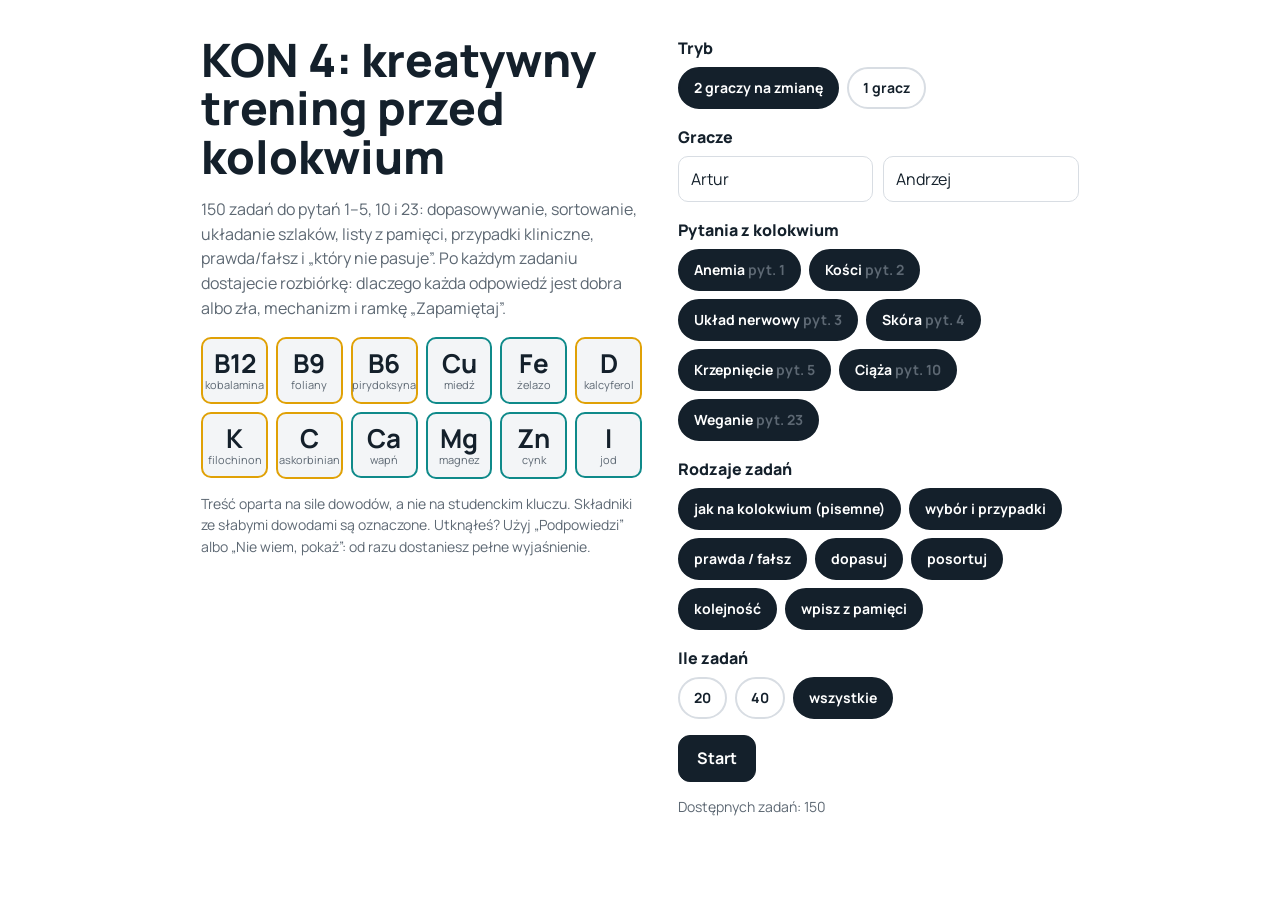
==== kon4-witaminy/index.html @ 4b5f9da5 "Treningi przed kolokwiami: spis + KON 4 (witaminy i pierwiastki) Co-Authored-By: Claude Opus 5.5 <no" ====
<!DOCTYPE html>
<html lang="pl">
<head>
<meta charset="utf-8">
<meta name="viewport" content="width=device-width, initial-scale=1">
<title>KON 4: kreatywny quiz</title>
<link rel="preconnect" href="https://fonts.googleapis.com">
<link href="https://fonts.googleapis.com/css2?family=Manrope:wght@400;500;600;700;800&display=swap" rel="stylesheet">
<style>
/* VOICE: energiczny trening przed kolokwium, rzeczowy, ale z grywalizacją
   IDEA: kafelki pierwiastków jak z układu okresowego, czyli witaminy i pierwiastki jako "żetony" do układania
   PICTURE: plansza zadania z kafelkami, pasek postępu i tablica wyników graczy
   COLOUR and TYPE: biel/grafit, kolor przewodni tematu, zieleń/czerwień tylko dla oceny; Manrope
   LAYOUT: pasek górny, jedna kolumna zadania, panel informacji zwrotnej pod spodem */
:root{color-scheme:light dark;--bg:light-dark(#fff,#111418);--panel:light-dark(#f3f5f7,#1a1f25);--line:light-dark(#d8dde3,#2c333b);--ink:light-dark(#14202b,#e9edf1);--mute:light-dark(#5d6873,#9aa5b0);
--ok:light-dark(#1b8a4c,#4ccb84);--oks:light-dark(#e3f6eb,#11331f);--bad:light-dark(#c62828,#f26d6d);--bads:light-dark(#fde7e7,#3a1616);--warn:light-dark(#b7791f,#f0b44c);--warns:light-dark(#fff4dc,#3a2c10);
--p1:light-dark(#1f6fd1,#5aa2f5);--p2:light-dark(#d4561c,#f08a55);--acc:#c62828}
:root[data-theme=light]{color-scheme:light}:root[data-theme=dark]{color-scheme:dark}
*{box-sizing:border-box;min-width:0}
body{margin:0;background:var(--bg);color:var(--ink);font:16px/1.55 Manrope,system-ui,sans-serif;overflow-x:clip}
button{font:inherit;color:inherit;cursor:pointer}
button:focus-visible,textarea:focus-visible,input:focus-visible{outline:3px solid var(--p1);outline-offset:2px}
.wrap{max-width:980px;margin:0 auto;padding:0 max(4vw,14px)}
h1{font-size:clamp(30px,5vw,46px);line-height:1.05;margin:0 0 12px;font-weight:800;text-wrap:balance}
h2{font-size:22px;margin:0 0 10px}
.mute{color:var(--mute)}
.btn{border:1px solid var(--line);background:var(--bg);border-radius:12px;padding:10px 18px;min-height:44px;font-weight:700}
.btn.pri{background:var(--ink);color:var(--bg);border-color:var(--ink)}
.btn:disabled{opacity:.4;cursor:default}
.row{display:flex;gap:10px;flex-wrap:wrap;align-items:center}
/* start */
.hero{display:grid;grid-template-columns:minmax(0,1.1fr) minmax(0,1fr);gap:36px;padding:36px 0 50px;align-items:start}
.tiles{display:grid;grid-template-columns:repeat(6,minmax(0,1fr));gap:8px}
.tile{aspect-ratio:1;border-radius:10px;border:2px solid var(--line);background:var(--panel);display:flex;flex-direction:column;justify-content:center;align-items:center;padding:4px}
.tile b{font-size:clamp(18px,3vw,26px);line-height:1}.tile small{font-size:11px;color:var(--mute);text-align:center;line-height:1.1;margin-top:3px}
.tile.v{border-color:#e0a106}.tile.m{border-color:#0f8a8a}
.field{margin-bottom:16px}.field>label,.field>.lab{display:block;font-weight:800;margin-bottom:6px}
.seg{display:flex;gap:8px;flex-wrap:wrap}
.seg button,.chip{border:2px solid var(--line);background:var(--bg);border-radius:999px;padding:7px 14px;min-height:42px;font-weight:700;font-size:14px}
.seg button[aria-pressed=true],.chip[aria-pressed=true]{background:var(--ink);color:var(--bg);border-color:var(--ink)}
input[type=text]{font:inherit;font-size:16px;padding:10px 12px;border:1px solid var(--line);border-radius:10px;background:var(--bg);color:var(--ink);width:100%;min-height:44px}
.names{display:grid;grid-template-columns:1fr 1fr;gap:10px}
/* top */
.top{position:sticky;top:0;z-index:5;background:var(--bg);border-bottom:1px solid var(--line)}
.top .wrap{display:flex;gap:12px;align-items:center;flex-wrap:wrap;padding-block:10px}
.bar{flex:1 1 160px;height:8px;border-radius:99px;background:var(--panel);overflow:hidden}.bar i{display:block;height:100%;background:var(--acc);width:0;transition:width .3s}
.pl{font-weight:800;font-size:14px;padding:4px 10px;border-radius:999px;border:2px solid var(--line);white-space:nowrap}
.pl.on{color:#fff}.pl.p1.on{background:var(--p1);border-color:var(--p1)}.pl.p2.on{background:var(--p2);border-color:var(--p2)}
/* task */
.task{padding-top:26px;padding-bottom:70px}
.meta{display:flex;gap:8px;align-items:center;flex-wrap:wrap;margin-bottom:10px}
.tag{font-size:13px;font-weight:800;border-radius:999px;padding:3px 10px;color:#fff}
.type{font-size:13px;font-weight:700;border-radius:999px;padding:3px 10px;background:var(--panel)}
.turn{font-size:14px;font-weight:800}
.q{font-size:clamp(18px,2.4vw,22px);font-weight:600;line-height:1.4;margin:0 0 18px}
.opts{display:grid;gap:10px}
.opt{text-align:left;border:2px solid var(--line);border-radius:14px;padding:12px 16px;background:var(--bg);min-height:50px;font-weight:600;display:flex;gap:12px;align-items:center}
.opt .L{flex:none;width:30px;height:30px;border-radius:50%;background:var(--panel);display:grid;place-items:center;font-weight:800}
.opt.sel{border-color:var(--ink)}.opt.good{border-color:var(--ok);background:var(--oks)}.opt.wrong{border-color:var(--bad);background:var(--bads)}
.tf{display:grid;grid-template-columns:1fr 1fr;gap:12px}.tf .opt{justify-content:center;font-size:20px;min-height:70px}
/* match */
.mgrid{display:grid;grid-template-columns:minmax(0,1fr) minmax(0,1.4fr);gap:12px 18px}
.mcol{display:grid;gap:8px;align-content:start}
.mi{border:2px solid var(--line);border-radius:12px;padding:10px 12px;background:var(--bg);text-align:left;font-weight:600;min-height:46px;position:relative}
.mi.left{font-weight:800}
.mi.act{border-color:var(--ink);box-shadow:0 0 0 3px var(--panel)}
.mi .badge{position:absolute;top:-9px;right:-6px;min-width:24px;height:24px;border-radius:12px;color:#fff;font-size:12px;font-weight:800;display:grid;place-items:center;padding:0 6px}
.mi.good{border-color:var(--ok);background:var(--oks)}.mi.wrong{border-color:var(--bad);background:var(--bads)}
/* sort */
.pool{display:flex;flex-wrap:wrap;gap:8px;min-height:56px;padding:10px;border:2px dashed var(--line);border-radius:14px;margin-bottom:12px}
.tok{border:2px solid var(--line);border-radius:10px;padding:8px 12px;background:var(--panel);font-weight:800;min-height:42px}
.tok.act{border-color:var(--ink);background:var(--bg);box-shadow:0 0 0 3px var(--panel)}
.tok.good{border-color:var(--ok);background:var(--oks)}.tok.wrong{border-color:var(--bad);background:var(--bads)}
.buckets{display:grid;grid-template-columns:repeat(auto-fit,minmax(170px,1fr));gap:10px}
.bucket{border:2px solid var(--line);border-radius:14px;padding:10px;min-height:110px;background:var(--bg);text-align:left;display:flex;flex-direction:column;gap:8px}
.bucket h4{margin:0;font-size:14px;text-transform:none}
.bucket .in{display:flex;flex-wrap:wrap;gap:6px}
.bucket.hot{border-color:var(--ink);border-style:dashed}
/* order */
.olist{display:grid;gap:8px;counter-reset:o}
.oit{display:grid;grid-template-columns:34px minmax(0,1fr) auto;gap:10px;align-items:center;border:2px solid var(--line);border-radius:12px;padding:8px 10px;background:var(--bg)}
.oit .n{width:30px;height:30px;border-radius:50%;background:var(--panel);display:grid;place-items:center;font-weight:800}
.oit .mv{display:flex;gap:4px}.oit .mv button{width:40px;height:40px;border-radius:10px;border:1px solid var(--line);background:var(--bg);font-weight:800}
.oit.good{border-color:var(--ok);background:var(--oks)}.oit.wrong{border-color:var(--bad);background:var(--bads)}
/* recall */
textarea{width:100%;min-height:110px;font:inherit;font-size:16px;padding:12px;border-radius:12px;border:2px solid var(--line);background:var(--bg);color:var(--ink)}
.rtoks{display:flex;flex-wrap:wrap;gap:6px;margin:8px 0}
.rt{border-radius:8px;padding:4px 10px;font-weight:800;font-size:14px;border:2px solid}
.rt.g{border-color:var(--ok);background:var(--oks)}.rt.w{border-color:var(--warn);background:var(--warns)}.rt.b{border-color:var(--bad);background:var(--bads)}.rt.m{border-color:var(--line);background:var(--panel);color:var(--mute)}
/* feedback */
.fb{margin-top:18px;border-radius:14px;padding:14px 16px;border:2px solid var(--line);font-size:16px}
.fb.ok{border-color:var(--ok);background:var(--oks)}.fb.bad{border-color:var(--bad);background:light-dark(#fff8f8,#1f1414)}.fb.part{border-color:var(--warn);background:var(--warns)}
.fb .v{font-size:19px;font-weight:800;margin:0 0 6px}
.actions{display:flex;gap:10px;margin-top:18px;flex-wrap:wrap}
.hint{font-size:14px;color:var(--mute);margin:-8px 0 14px}
/* end */
.scores{display:grid;grid-template-columns:repeat(auto-fit,minmax(220px,1fr));gap:14px;margin:16px 0 24px}
.sc{border:2px solid var(--line);border-radius:16px;padding:18px}.sc .big{font-size:clamp(40px,7vw,58px);font-weight:800;line-height:1}
.sc.p1{border-color:var(--p1)}.sc.p2{border-color:var(--p2)}
.trow{display:grid;grid-template-columns:minmax(120px,190px) minmax(0,1fr) 70px;gap:10px;align-items:center;font-size:14px;margin-bottom:8px}
.tbar{height:12px;border-radius:99px;background:var(--panel);overflow:hidden}.tbar i{display:block;height:100%}
.v2{text-align:right;font-variant-numeric:tabular-nums}
.wl{border:1px solid var(--line);border-radius:12px;padding:10px 14px;margin-bottom:8px;font-size:15px}
[hidden]{display:none!important}
@media(max-width:760px){.hero{grid-template-columns:minmax(0,1fr)}.mgrid{grid-template-columns:minmax(0,1fr) minmax(0,1.2fr);gap:8px 10px}.mi{font-size:14px;padding:8px}}
@media(max-width:520px){.names{grid-template-columns:1fr}.tiles{grid-template-columns:repeat(4,minmax(0,1fr))}.tiles .tile:nth-child(n+9){display:none}.trow{grid-template-columns:minmax(0,1fr) 60px}.trow .tbar{grid-column:1/-1;order:3}}
@media(prefers-reduced-motion:reduce){*{transition:none!important}}
/* v2: edukacyjna informacja zwrotna */
.fb .sec{margin:12px 0 0}
.fb h5{font-size:13px;letter-spacing:.04em;text-transform:uppercase;color:var(--mute);margin:14px 0 6px}
.bd{display:grid;gap:6px}
.bd .it{display:grid;grid-template-columns:26px minmax(0,1fr);gap:8px;align-items:start;padding:8px 10px;border-radius:10px;background:var(--bg);border:1px solid var(--line);font-size:15px}
.bd .it .ic{font-weight:800;text-align:center}
.bd .it.g{border-color:var(--ok)}.bd .it.g .ic{color:var(--ok)}
.bd .it.b{border-color:var(--bad)}.bd .it.b .ic{color:var(--bad)}
.bd .it.w{border-color:var(--warn)}.bd .it.w .ic{color:var(--warn)}
.bd .it.m{opacity:.85}.bd .it.m .ic{color:var(--mute)}
.bd .it .h{font-weight:800}
.bd .it .s{color:var(--mute);font-size:14px;display:block;margin-top:2px}
.bd .it .y{font-size:12px;font-weight:800;border-radius:6px;padding:1px 6px;margin-left:6px;background:var(--panel)}
.mem{margin-top:14px;border-left:5px solid var(--acc);background:var(--panel);border-radius:10px;padding:10px 14px;font-size:16px}
.mem b:first-child{display:block;font-size:12px;letter-spacing:.06em;text-transform:uppercase;color:var(--mute);margin-bottom:3px}
.exbox{margin-top:10px;font-size:16px}
.hintbox{border:2px dashed var(--warn);background:var(--warns);border-radius:12px;padding:10px 14px;margin:0 0 14px;font-size:15px}
.need{display:inline-block;font-weight:800;font-size:13px;border-radius:999px;padding:3px 10px;background:var(--panel);margin-bottom:10px}
.btn.ghost{background:transparent;border-style:dashed}

.gl{border:1px solid var(--line);border-radius:10px;background:var(--bg);margin-bottom:6px}
.gl summary{cursor:pointer;padding:9px 12px;font-weight:800;font-size:15px;list-style:none;display:flex;gap:8px;align-items:center}
.gl summary::-webkit-details-marker{display:none}
.gl summary::before{content:'+';display:inline-grid;place-items:center;width:22px;height:22px;border-radius:6px;background:var(--panel);font-weight:800;flex:none}
.gl[open] summary::before{content:'–'}
.gl>div{padding:0 14px 12px 42px;font-size:15px;line-height:1.6}

.kcard{border:2px solid var(--line);border-radius:14px;padding:12px 14px;margin-bottom:12px;background:var(--bg)}
.kh{display:flex;align-items:center;gap:8px;font-weight:800;margin-bottom:8px}
.kn{width:28px;height:28px;border-radius:50%;background:var(--acc);color:#fff;display:grid;place-items:center;font-weight:800;flex:none}
.krow{display:flex;gap:8px;flex-wrap:wrap}.krow input{flex:1 1 200px}
.kmsg{margin-top:8px;font-size:15px;border-radius:10px;padding:8px 12px;background:var(--warns);border:1px solid var(--warn)}
.ktxt{min-height:90px}
.kyour{font-size:15px;padding:8px 12px;border-radius:10px;background:var(--panel);margin-bottom:8px;white-space:pre-wrap}
.kmodel{font-size:16px;padding:10px 12px;border-radius:10px;border:2px solid var(--ok);background:var(--oks);margin-bottom:8px}
.kkw{display:flex;flex-wrap:wrap;gap:6px;align-items:center;font-size:14px}
.rates{display:flex;gap:8px;flex-wrap:wrap}
.btn.rate.sug{border:2px solid var(--ink);box-shadow:0 0 0 3px var(--panel)}
.btn.rate small{font-weight:600;color:var(--mute)}
.kdone{margin:4px 0 0;font-size:15px}
</style>
</head>
<body>

<section id="vStart" class="wrap">
  <div class="hero">
    <div>
      <h1>KON 4: kreatywny trening przed kolokwium</h1>
      <p class="mute" id="lead"></p>
      <div class="tiles" id="tiles" aria-hidden="true"></div>
      <p class="mute" style="font-size:14px;margin-top:14px">Treść oparta na sile dowodów, a nie na studenckim kluczu. Składniki ze słabymi dowodami są oznaczone. Utknąłeś? Użyj „Podpowiedzi” albo „Nie wiem, pokaż”: od razu dostaniesz pełne wyjaśnienie.</p>
    </div>
    <div>
      <div class="field"><span class="lab">Tryb</span>
        <div class="seg" id="modeSeg"><button data-m="2" aria-pressed="true">2 graczy na zmianę</button><button data-m="1" aria-pressed="false">1 gracz</button></div></div>
      <div class="field"><label for="n1">Gracze</label>
        <div class="names"><input type="text" id="n1" value="Artur" aria-label="Gracz 1"><input type="text" id="n2" value="Andrzej" aria-label="Gracz 2"></div></div>
      <div class="field"><span class="lab">Pytania z kolokwium</span><div class="seg" id="topics"></div></div>
      <div class="field"><span class="lab">Rodzaje zadań</span><div class="seg" id="types"></div></div>
      <div class="field"><span class="lab">Ile zadań</span>
        <div class="seg" id="nSeg"><button data-n="20" aria-pressed="false">20</button><button data-n="40" aria-pressed="false">40</button><button data-n="999" aria-pressed="true">wszystkie</button></div></div>
      <div class="row"><button class="btn pri" id="go">Start</button><button class="btn" id="resume" hidden>Wznów</button></div>
      <p class="mute" id="count" style="font-size:14px"></p>
    </div>
  </div>
</section>

<div id="vTask" hidden>
  <div class="top"><div class="wrap">
    <span class="pl p1" id="s1"></span><span class="pl p2" id="s2"></span>
    <div class="bar"><i id="barI"></i></div>
    <span class="mute" id="pos" style="font-weight:700;font-size:14px"></span>
    <button class="btn" id="quit">Zakończ</button>
  </div></div>
  <div class="wrap task">
    <div class="meta" id="meta"></div>
    <p class="q" id="q"></p>
    <div id="body"></div>
    <div id="fb"></div>
    <div class="actions"><button class="btn pri" id="check">Sprawdź</button><button class="btn" id="hintBtn" hidden>Podpowiedź</button><button class="btn ghost" id="giveup">Nie wiem, pokaż</button><button class="btn pri" id="next" hidden>Dalej →</button></div>
  </div>
</div>

<section id="vEnd" class="wrap" style="padding-top:30px;padding-bottom:60px" hidden>
  <h1>Wynik</h1>
  <div class="scores" id="scores"></div>
  <h2>Tematy, od najsłabszego</h2>
  <div id="topicRows"></div>
  <div class="actions" id="endActions"></div>
  <h2 style="margin-top:26px">Zadania do poprawy</h2>
  <div id="wrongList"></div>
</section>

<script>
{
const TOPICS = {
  A: { name: 'Anemia', q: 'pyt. 1', col: '#c62828' },
  K: { name: 'Kości', q: 'pyt. 2', col: '#6d4c41' },
  N: { name: 'Układ nerwowy', q: 'pyt. 3', col: '#5e35b1' },
  S: { name: 'Skóra', q: 'pyt. 4', col: '#ef6c00' },
  H: { name: 'Krzepnięcie', q: 'pyt. 5', col: '#ad1457' },
  P: { name: 'Ciąża', q: 'pyt. 10', col: '#00897b' },
  W: { name: 'Weganie', q: 'pyt. 23', col: '#2e7d32' },
};

const COMP = {
  B1: ['B1', 'tiamina'], B2: ['B2', 'ryboflawina'], PP: ['PP', 'niacyna, B3'], B5: ['B5', 'kwas pantotenowy'], B6: ['B6', 'pirydoksyna'],
  H: ['H', 'biotyna, B7'], B9: ['B9', 'foliany'], B12: ['B12', 'kobalamina'], A: ['wit. A', 'retinol'], D: ['wit. D', 'kalcyferol'], E: ['wit. E', 'tokoferol'],
  K: ['wit. K', 'filochinon'], C: ['wit. C', 'askorbinian'], Ca: ['Ca', 'wapń'], Mg: ['Mg', 'magnez'], P: ['P', 'fosfor'], F: ['F', 'fluor'], Fe: ['Fe', 'żelazo'],
  Cu: ['Cu', 'miedź'], Zn: ['Zn', 'cynk'], I: ['I', 'jod'], Se: ['Se', 'selen'], Mn: ['Mn', 'mangan'], Si: ['Si', 'krzem'], Bo: ['B', 'bor'],
};
const ALIAS = {
  B1: ['b1', 'tiamina', 'aneuryna'], B2: ['b2', 'ryboflawina'], PP: ['pp', 'b3', 'niacyna', 'kwas nikotynowy', 'nikotynamid'],
  B5: ['b5', 'kwas pantotenowy', 'pantotenowy', 'pantotenian'], B6: ['b6', 'pirydoksyna', 'plp'], H: ['h', 'b7', 'biotyna'],
  B9: ['b9', 'foliany', 'folian', 'kwas foliowy', 'folacyna', 'folany'], B12: ['b12', 'kobalamina', 'cyjanokobalamina'], A: ['a', 'retinol', 'retinoidy'],
  D: ['d', 'kalcyferol', 'cholekalcyferol', 'd3', 'kalcytriol'], E: ['e', 'tokoferol'], K: ['k', 'filochinon', 'menachinon'], C: ['c', 'kwas askorbinowy', 'askorbinian'],
  Ca: ['ca', 'wapn'], Mg: ['mg', 'magnez'], P: ['p', 'fosfor', 'fosforany', 'fosforan'], F: ['f', 'fluor', 'fluorki'], Fe: ['fe', 'zelazo'],
  Cu: ['cu', 'miedz'], Zn: ['zn', 'cynk'], I: ['i', 'jod'], Se: ['se', 'selen'], Mn: ['mn', 'mangan'], Si: ['si', 'krzem'], Bo: ['bor'],
};
const NOTE_FE_EXCLUDED = { Fe: 'Żelazo jest oczywiste i polecenie kazało je pominąć, więc nie dostajesz za nie punktu (ale też nie tracisz).' };

const TASKS = [
// ===================== ANEMIA (pyt. 1) =====================
{ t: 'recall', tp: 'A', need: 6,
  q: 'Żelazo jest oczywiste, ale co jeszcze? Wpisz <b>witaminy i pierwiastki (inne niż żelazo)</b>, których <b>niedobór</b> może wywołać <b>niedokrwistość</b>. Potrzebujesz co najmniej <b>6</b>.',
  hint: 'Pomyśl, czego potrzebuje erytroblast, żeby zrobić krwinkę: (1) DNA do podziałów, (2) hem, (3) żelazo, które musi się wchłonąć i dotrzeć do szpiku, (4) błona, która nie pęknie.',
  ok: ['B12', 'B9', 'B6', 'Cu', 'C', 'E', 'A', 'B2', 'Zn'], weak: ['B5', 'PP', 'H'], neutral: NOTE_FE_EXCLUDED,
  tab: {
    B12: '<b>DNA.</b> Kofaktor syntazy metioniny. Bez niej folian zostaje uwięziony jako 5-metylo-THF (tetrahydrofolian), brakuje tymidyny i erytroblasty nie mogą się dzielić → <b>anemia megaloblastyczna + objawy neurologiczne</b>.',
    B9: '<b>DNA.</b> 5,10-metyleno-THF dostarcza węgiel do syntezy tymidylanu (dUMP → dTMP) → <b>anemia megaloblastyczna bez objawów neurologicznych</b>.',
    B6: '<b>HEM.</b> PLP (fosforan pirydoksalu) jest kofaktorem syntazy ALA (kwasu δ-aminolewulinowego), pierwszego enzymu syntezy hemu → <b>anemia mikrocytowa syderoblastyczna</b>.',
    B2: '<b>HEM / ŻELAZO.</b> FAD (dinukleotyd flawinoadeninowy) działa w oksydazie protoporfirynogenu i pomaga uwalniać żelazo z ferrytyny → <b>anemia normocytowa</b> (dowody umiarkowane).',
    Zn: '<b>HEM.</b> Cynk jest w ALAD (dehydratazie kwasu δ-aminolewulinowego). Ważniejszy klinicznie jest jednak NADMIAR cynku, bo wywołuje niedobór miedzi. Dowody umiarkowane.',
    Cu: '<b>ŻELAZO.</b> Ferroksydazy (ceruloplazmina w osoczu, hefajstyna w enterocycie) utleniają Fe²⁺ do Fe³⁺. Tylko Fe³⁺ wiąże się z transferyną → <b>anemia oporna na żelazo + neutropenia</b>.',
    C: '<b>ŻELAZO.</b> Redukuje Fe³⁺ do Fe²⁺ w świetle jelita, a DMT1 (transporter metali dwuwartościowych 1) przenosi tylko Fe²⁺ → gorsze wchłanianie żelaza z roślin. W szkorbucie dochodzi utrata krwi z krwawień.',
    A: '<b>ŻELAZO.</b> Kwas retinowy jest potrzebny, żeby żelazo z zapasów (ferrytyna) trafiło do szpiku → anemia z niskim żelazem w surowicy mimo zapasów. Ustępuje po podaniu wit. A.',
    E: '<b>BŁONA.</b> Antyoksydant błon chroni lipidy błony erytrocytu przed peroksydacją → <b>anemia hemolityczna</b> (typowo wcześniaki, zaburzenia wchłaniania tłuszczów).',
    B5: 'Słabe dowody. CoA (koenzym A) tworzy sukcynylo-CoA, czyli substrat syntezy hemu. Biochemicznie to ma sens, ale u ludzi brak dobrych danych klinicznych.',
    PP: 'Słabe dowody. NAD (dinukleotyd nikotynamidoadeninowy) działa w całym metabolizmie, ale anemia nie jest typowym objawem pelagry.',
    H: 'Słabe dowody. Biotyna nie ma udokumentowanej roli w anemii u ludzi.',
  },
  ex: 'Zamiast wkuwać listę, odtwórz ją z 4 dróg, czyli z tego, czego potrzebuje erytroblast.',
  mem: '<b>4 drogi do anemii:</b> DNA (B12, B9) · HEM (B6, B2, Zn) · ŻELAZO (Cu, C, A) · BŁONA (E).' },

{ t: 'match', tp: 'A', q: 'Co się stanie z krwinkami? Dopasuj <b>niedobór składnika</b> (lewa kolumna) do <b>typu niedokrwistości</b>, jaki wywołuje (prawa kolumna).',
  pairs: [
    ['niedobór B12', 'megaloblastyczna + objawy neurologiczne', 'B12 działa w dwóch enzymach: syntazie metioniny (DNA → megaloblasty) i mutazie metylomalonylo-CoA (mielina → neuropatia, SCD, czyli podostre złożone zwyrodnienie rdzenia).'],
    ['niedobór kwasu foliowego (B9)', 'megaloblastyczna bez objawów neurologicznych', 'Foliany działają tylko w syntezie nukleotydów, a w mielinie nie, więc jest sama anemia.'],
    ['niedobór B6', 'mikrocytowa syderoblastyczna', 'Bez PLP (fosforanu pirydoksalu) nie powstaje ALA, więc brakuje protoporfiryny. Żelazo nie ma się gdzie wbudować i odkłada się w mitochondriach wokół jądra erytroblastu: to syderoblasty pierścieniowe.'],
    ['niedobór wit. E', 'hemolityczna', 'Wolne rodniki utleniają lipidy błony, erytrocyt staje się kruchy i pęka.'],
    ['niedobór B2', 'normocytowa', 'Szpik „zwalnia” (gorsza mobilizacja żelaza), ale DNA i hem działają, więc krwinki mają normalną wielkość.'],
    ['niedobór Cu', 'oporna na leczenie żelazem + neutropenia', 'Żelazo jest w zapasach, ale bez ferroksydaz nie może z nich wyjść. Dlatego podawanie żelaza nie pomaga.'],
  ],
  ex: 'Wielkość krwinki zdradza mechanizm: zaburzone DNA → jądro nie nadąża za cytoplazmą → duże komórki. Zaburzony hem → mało hemoglobiny → małe, blade komórki. Zaburzona błona → rozpad.',
  mem: '<b>DUŻA krwinka = DNA</b> (B12, B9) · <b>MAŁA = HEM / Fe</b> (B6, Fe, Cu) · <b>ROZPAD = BŁONA</b> (E).' },

{ t: 'match', tp: 'A', q: 'Przez jaki enzym lub białko działa składnik? Dopasuj <b>składnik</b> do <b>enzymu albo procesu</b> w erytropoezie.',
  pairs: [
    ['B6', 'syntaza ALA (kwasu δ-aminolewulinowego)', 'Pierwszy i limitujący etap syntezy hemu, w mitochondrium. PLP jest jej kofaktorem.'],
    ['Zn', 'ALAD (dehydrataza kwasu δ-aminolewulinowego)', 'Łączy 2 cząsteczki ALA w porfobilinogen. Ołów wypiera z niej cynk, dlatego zatrucie ołowiem daje anemię.'],
    ['Cu', 'ceruloplazmina i hefajstyna (ferroksydazy)', 'Utleniają Fe²⁺ do Fe³⁺. Tylko Fe³⁺ wiąże się z transferyną i jedzie do szpiku.'],
    ['wit. C', 'redukcja Fe³⁺ → Fe²⁺ w świetle jelita', 'DMT1 (transporter metali dwuwartościowych 1) przenosi przez błonę enterocytu tylko Fe²⁺.'],
    ['B12', 'syntaza metioniny', 'Przenosi grupę metylową z 5-metylo-THF na homocysteinę, przez co uwalnia THF do syntezy DNA.'],
    ['B9', 'syntaza tymidylanowa (jako 5,10-metyleno-THF)', 'Dostarcza węgiel do zamiany dUMP → dTMP (tymidylan). Bez tymidylanu nie ma DNA.'],
  ],
  ex: 'Każdy składnik ma swoje „stanowisko pracy”. Jeśli znasz enzym, sam wydedukujesz typ anemii.',
  mem: '<b>B6, Zn → hem · Cu, C → żelazo · B12, B9 → DNA.</b> Kierunki żelaza: wit. C redukuje (Fe³⁺ → Fe²⁺, wejście do enterocytu), Cu utlenia (Fe²⁺ → Fe³⁺, wyjście do krwi).' },

{ t: 'sort', tp: 'A', q: 'Rozłóż składniki do <b>4 dróg</b>, którymi ich niedobór prowadzi do anemii.', buckets: ['DNA (synteza nukleotydów)', 'HEM (synteza hemu)', 'ŻELAZO (wchłanianie, transport, mobilizacja)', 'BŁONA (ochrona erytrocytu)'],
  items: [
    ['B12', 0, 'syntaza metioniny uwalnia THF do syntezy DNA'], ['B9', 0, 'synteza tymidylanu'], ['B6', 1, 'syntaza ALA'], ['Zn', 1, 'ALAD (dehydrataza ALA)'],
    ['B2', [1, 2], 'FAD w oksydazie protoporfirynogenu (hem) i w uwalnianiu żelaza z ferrytyny, więc zaliczam obie odpowiedzi'],
    ['Cu', 2, 'ferroksydazy (ceruloplazmina, hefajstyna)'], ['wit. C', 2, 'redukcja Fe³⁺ → Fe²⁺ do wchłonięcia'], ['wit. A', 2, 'mobilizacja żelaza z zapasów'], ['wit. E', 3, 'antyoksydant błony'],
  ],
  ex: 'Na kolokwium taka klasyfikacja to gotowy szkielet odpowiedzi: wymieniasz drogę, składnik, enzym i typ anemii.',
  mem: '<b>DNA:</b> B12, B9 · <b>HEM:</b> B6, B2, Zn · <b>ŻELAZO:</b> Cu, C, A · <b>BŁONA:</b> E' },

{ t: 'order', tp: 'A', q: 'Ułóż etapy <b>syntezy hemu</b> od pierwszego do ostatniego. Przy każdym kroku zobaczysz, która witamina lub który pierwiastek tam działa.',
  steps: [
    ['glicyna + sukcynylo-CoA (koenzym A pochodzi z B5)', 'Sukcynylo-CoA pochodzi z cyklu Krebsa, a etap zachodzi w mitochondrium.'],
    ['syntaza ALA + PLP (B6) → kwas δ-aminolewulinowy (ALA)', 'Etap limitujący. Niedobór B6 → anemia syderoblastyczna.'],
    ['ALAD (zawiera Zn) → porfobilinogen', 'Cytoplazma. Ołów hamuje ALAD.'],
    ['kilka etapów pośrednich → oksydaza protoporfirynogenu (FAD z B2) → protoporfiryna IX', 'Powrót do mitochondrium.'],
    ['ferrochelataza wbudowuje Fe²⁺ → hem', 'Gdy brakuje żelaza, wbudowuje cynk i rośnie ZPP (protoporfiryna cynkowa), czyli marker niedoboru żelaza.'],
  ],
  ex: 'Pierwszy i ostatni etap zachodzą w mitochondrium, a środek w cytoplazmie. Dlatego dojrzałe erytrocyty, które nie mają mitochondriów, nie robią już hemu.',
  mem: '<b>B5 → B6 → Zn → B2 → Fe</b> („pięć, sześć, cynk, dwa, żelazo”).' },

{ t: 'order', tp: 'A', q: 'Ułóż <b>pułapkę folianową</b> krok po kroku. Ma to wyjaśnić, dlaczego niedobór B12 daje anemię megaloblastyczną, choć folianów nie brakuje.',
  steps: [
    ['THF (tetrahydrofolian) przyjmuje jednostkę jednowęglową → 5,10-metyleno-THF', 'To „nośnik węgla”, z którego powstaje tymidylan.'],
    ['MTHFR (reduktaza metylenotetrahydrofolianowa) zamienia go w 5-metylo-THF', 'Ta reakcja jest praktycznie jednokierunkowa.'],
    ['syntaza metioniny z B12 przenosi CH₃ z 5-metylo-THF na homocysteinę', 'To jedyne wyjście dla 5-metylo-THF.'],
    ['THF wraca do puli i może znów służyć do syntezy tymidylanu (DNA)', 'Obieg się zamyka.'],
    ['BEZ B12: folian zostaje uwięziony jako 5-metylo-THF → brak tymidylanu → megaloblasty', 'Foliany są we krwi, nawet podwyższone, ale nie działają.'],
  ],
  ex: 'Folian wpada do „ślepej uliczki” (5-metylo-THF), z której wyprowadza go tylko B12. Duże dawki kwasu foliowego omijają pułapkę (dostarczają nowego THF), więc poprawiają morfologię, ale nie leczą układu nerwowego.',
  mem: '<b>Brak B12 = folian w pułapce.</b> W badaniach: foliany w normie lub wysokie, homocysteina ↑, MMA (kwas metylomalonowy) ↑.' },

{ t: 'mc', tp: 'A', q: 'Pacjent ma anemię megaloblastyczną. Który wynik badania <b>odróżnia niedobór B12 od niedoboru folianów</b>?',
  o: [['↑ homocysteina', 'Rośnie w OBU niedoborach. B12 i foliany razem remetylują homocysteinę do metioniny, więc brak któregokolwiek ją podnosi.'],
      ['↑ MMA (kwas metylomalonowy)', 'Mutaza metylomalonylo-CoA (metylomalonylo-CoA → sukcynylo-CoA) potrzebuje tylko B12. Foliany w tej reakcji nie biorą udziału.'],
      ['↑ MCV (średnia objętość krwinki czerwonej)', 'Makrocytoza jest w obu, bo obie zaburzają syntezę DNA.'],
      ['hipersegmentacja neutrofili (co najmniej 6 płatów jądra)', 'Też w obu, bo to ten sam mechanizm zaburzonej syntezy DNA.']], a: 1,
  ex: 'Homocysteina mówi, że coś jest nie tak z B12 albo folianami. MMA mówi, że to na pewno B12.',
  mem: '<b>MMA = „Musi Mieć B12”.</b> Homocysteina rośnie w obu niedoborach.' },

{ t: 'case', tp: 'A', q: '52-letni mężczyzna z chorobą alkoholową, je nieregularnie. Anemia makrocytowa, hipersegmentacja neutrofili. Badanie neurologiczne bez odchyleń, MMA (kwas metylomalonowy) w normie. Jaki to niedobór?',
  o: [['B12', 'Przy niedoborze B12 MMA byłby podwyższony i często byłyby objawy neurologiczne.'],
      ['kwasu foliowego (B9)', 'Alkohol upośledza wchłanianie i metabolizm folianów, dieta jest uboga, a zapasy folianów wystarczają tylko na kilka miesięcy.'],
      ['B6', 'B6 daje anemię MIKROcytową, a nie makrocytową.'],
      ['miedzi', 'Niedobór Cu daje neutropenię, a nie hipersegmentację, i zwykle objawy neurologiczne (mielopatię).']], a: 1,
  ex: 'Makrocytoza + hipersegmentacja oznaczają problem z syntezą DNA. Prawidłowy MMA i brak objawów neurologicznych wskazują na foliany, a nie B12.',
  mem: '<b>Zapasy:</b> foliany starczają na miesiące, B12 na lata. Alkoholik → najpierw foliany.' },

{ t: 'case', tp: 'A', q: 'Kobieta od 7 lat na diecie wegańskiej, bez suplementów. Drętwienie stóp, zaburzone czucie wibracji. Hb (hemoglobina) 13 g/dl, MCV (średnia objętość krwinki czerwonej) 99 fl, foliany w surowicy wysokie. Jaki to niedobór?',
  o: [['kwasu foliowego', 'Foliany są wysokie, bo dieta roślinna jest w nie bogata.'],
      ['witaminy E', 'Wit. E też uszkadza sznury tylne, ale nie podnosi MCV, a weganie mają jej dużo (oleje roślinne, orzechy).'],
      ['B12', 'B12 jest tylko w produktach zwierzęcych. Wysokie foliany podtrzymują morfologię, a nerwy dalej się uszkadzają.'],
      ['B6', 'Niedobór B6 jest rzadki w diecie roślinnej i nie daje makrocytozy.']], a: 2,
  ex: 'Wysokie foliany maskują niedobór B12: anemii prawie nie ma, a uszkodzenie neurologiczne postępuje. Następny krok: oznaczyć B12, MMA i homocysteinę.',
  mem: '<b>Weganin + objawy neurologiczne + wysokie foliany = B12, dopóki nie udowodnisz, że nie.</b>' },

{ t: 'case', tp: 'A', q: 'Pacjent kilka lat po operacji bariatrycznej (gastric bypass). Anemia nie reaguje na żelazo. Ma neutropenię i chwiejny chód z zaburzeniami czucia głębokiego. B12 w normie. Czego brakuje?',
  o: [['folianów', 'Foliany nie dają neutropenii z mielopatią ani anemii opornej na żelazo.'],
      ['miedzi', 'Dwunastnica, główne miejsce wchłaniania Cu, jest ominięta. Brak Cu = anemia oporna na żelazo + neutropenia + mielopatia jak przy niedoborze B12.'],
      ['cynku', 'Sam niedobór cynku tego nie daje. Uwaga: NADMIAR cynku z suplementów może wywołać niedobór miedzi.'],
      ['witaminy C', 'Brak wit. C daje szkorbut (krwawienia, dziąsła), a nie neutropenię i mielopatię.']], a: 1,
  ex: 'Niedobór miedzi to „naśladowca B12”: daje taką samą mielopatię, ale B12 jest w normie. Do tego anemia, która nie reaguje na żelazo.',
  mem: '<b>Anemia oporna na Fe + neutropenia + mielopatia → sprawdź Cu</b> (i zapytaj o suplementy cynku).' },

{ t: 'case', tp: 'A', q: 'Wcześniak z 30. tygodnia ciąży. W 6. tygodniu życia ma anemię hemolityczną, obrzęki i małopłytkowość. Jaki to niedobór?',
  o: [['witaminy E', 'Wcześniak ma małe zapasy wit. E (przechodzi przez łożysko głównie w III trymestrze) i słabo wchłania tłuszcze. Błona erytrocytu jest bez ochrony.'],
      ['witaminy K', 'Wit. K daje krwawienia, a nie hemolizę.'],
      ['B12', 'B12 daje anemię megaloblastyczną, a nie hemolityczną, i niemowlę ma zapasy od matki.'],
      ['żelaza', 'Żelazo daje anemię mikrocytową bez hemolizy.']], a: 0,
  ex: 'Wit. E jest rozpuszczalna w tłuszczach. Zapasy noworodka rosną dopiero pod koniec ciąży, a jelito wcześniaka słabo wchłania tłuszcze.',
  mem: '<b>Wcześniak + hemoliza → wit. E.</b>' },

{ t: 'tf', tp: 'A', q: 'Prawda czy fałsz: niedobór witaminy B6 daje anemię <b>makrocytową</b>.', a: false,
  ex: 'Fałsz. B6 (PLP) jest kofaktorem syntazy ALA, czyli syntezy hemu. Mało hemu → mało hemoglobiny → krwinki MAŁE (mikrocytowe) i z syderoblastami pierścieniowymi w szpiku. Makrocytowe dają B12 i foliany.',
  mem: 'B6 = hem = <b>mała</b> krwinka.' },
{ t: 'tf', tp: 'A', q: 'Prawda czy fałsz: witamina C zwiększa wchłanianie żelaza <b>hemowego</b> (z mięsa).', a: false,
  ex: 'Fałsz. Żelazo hemowe wchłania się całym hemem przez osobny transporter i witaminy C nie potrzebuje. Wit. C pomaga żelazu NIEHEMOWEMU (roślinnemu): redukuje Fe³⁺ do Fe²⁺, które przenosi DMT1 (transporter metali dwuwartościowych 1).',
  mem: 'Wit. C = pomocnik żelaza <b>roślinnego</b>.' },
{ t: 'tf', tp: 'A', q: 'Prawda czy fałsz: przy niedoborze B12 stężenie folianów w surowicy może być prawidłowe, a nawet podwyższone.', a: true,
  ex: 'Prawda. To pułapka folianowa: folian jest uwięziony jako 5-metylo-THF, bo bez B12 nie da się go zamienić z powrotem w THF. We krwi go dużo, ale komórka nie może go użyć do DNA.',
  mem: 'Wysokie foliany <b>nie</b> wykluczają anemii megaloblastycznej.' },
{ t: 'tf', tp: 'A', q: 'Prawda czy fałsz: <b>nadmiar</b> cynku (np. z suplementów albo kremu do protez z cynkiem) może wywołać anemię.', a: true,
  ex: 'Prawda. Cynk pobudza w enterocytach syntezę metalotioneiny. Metalotioneina mocniej wiąże miedź niż cynk, więc miedź zostaje w enterocycie i złuszcza się z nim. Efekt: niedobór miedzi → anemia + neutropenia.',
  mem: '<b>Za dużo Zn = za mało Cu.</b>' },
{ t: 'tf', tp: 'A', q: 'Prawda czy fałsz: duże dawki kwasu foliowego mogą zamaskować niedobór B12.', a: true,
  ex: 'Prawda. Kwas foliowy dostarcza nowego THF z pominięciem pułapki, więc synteza DNA rusza i morfologia się poprawia. Mielina dalej cierpi, bo B12 jest potrzebna w innej reakcji (mutaza metylomalonylo-CoA), więc SCD (podostre złożone zwyrodnienie rdzenia) postępuje.',
  mem: 'Kwas foliowy leczy <b>krew</b>, a nie <b>nerwy</b>.' },

{ t: 'odd', tp: 'A', q: 'Który z tych niedoborów <b>NIE</b> daje anemii megaloblastycznej?',
  o: [['B12', 'Daje anemię megaloblastyczną (pułapka folianowa).'], ['kwas foliowy', 'Daje anemię megaloblastyczną (brak tymidylanu).'],
      ['B6', 'Ten nie pasuje: B6 działa w syntezie hemu, a nie DNA, więc daje anemię mikrocytową.'],
      ['B12 inaktywowana przez N₂O (podtlenek azotu)', 'Daje anemię megaloblastyczną, bo N₂O utlenia kobalt w B12 i powstaje funkcjonalny niedobór.']], a: 2,
  ex: 'Megaloblasty = zaburzone DNA. Odrzuć wszystko, co nie dotyczy syntezy nukleotydów.', mem: 'Megaloblastyczna: <b>B12 + B9</b> (+ leki: metotreksat, N₂O).' },

{ t: 'mc', tp: 'A', q: 'Który z tych składników ma <b>najsłabsze dowody</b> jako przyczyna anemii u ludzi?',
  o: [['miedź', 'Mocne dowody: opisy anemii po operacjach bariatrycznych i przy nadmiarze cynku.'], ['biotyna (H)', 'Słabe dowody: nie ma dobrych danych klinicznych łączących niedobór biotyny z anemią.'],
      ['witamina E', 'Mocne dowody u wcześniaków.'], ['B12', 'Klasyka, bardzo mocne dowody.']], a: 1,
  ex: 'Na kolokwium możesz wymienić B5, PP i H, ale z adnotacją, że to głównie biochemiczna spekulacja. Najpierw pisz pewniaki.',
  mem: '<b>Pewniaki:</b> B12, B9, B6, Cu, C, E · <b>dobre:</b> A · <b>umiarkowane:</b> B2, Zn · <b>słabe:</b> B5, PP, H.' },

{ t: 'mc', tp: 'A', q: 'Pacjent z niedoborem miedzi dostaje żelazo doustnie, a hemoglobina nie rośnie. <b>Dlaczego?</b>',
  o: [['miedź jest składnikiem hemu', 'Hem zawiera żelazo, a nie miedź.'],
      ['bez ferroksydaz (ceruloplazmina, hefajstyna) żelazo nie wychodzi z komórek do krwi', 'Żelazo opuszcza enterocyt i makrofag jako Fe²⁺ przez ferroportynę i musi zostać utlenione do Fe³⁺, żeby związać się z transferyną. Robią to enzymy zawierające miedź.'],
      ['miedź hamuje hepcydynę', 'To nie jest rola miedzi. Hepcydyna to hormon wątrobowy, który blokuje ferroportynę.'],
      ['miedź jest kofaktorem syntazy ALA', 'Kofaktorem syntazy ALA jest B6 (PLP).']], a: 1,
  ex: 'Żelazo jest w zapasach, ale zostaje uwięzione w enterocytach i makrofagach. Dlatego dawanie jeszcze więcej żelaza nic nie daje.',
  mem: '<b>Cu = „klucz do wyjścia” dla żelaza.</b>' },

{ t: 'mc', tp: 'A', q: 'Niedobór B6 daje „syderoblasty pierścieniowe”. <b>Co to jest</b>?',
  o: [['erytrocyty krwi obwodowej z wtrętami żelaza', 'Erytrocyty z wtrętami żelaza to syderocyty, a nie syderoblasty.'],
      ['erytroblasty szpiku z żelazem odłożonym w mitochondriach wokół jądra', 'Bez hemu żelazo nie ma gdzie się wbudować i gromadzi się w mitochondriach, które leżą wokół jądra. W barwieniu błękitem pruskim widać „pierścień”.'],
      ['makrofagi śledziony pełne hemosyderyny', 'To magazyn żelaza, a nie syderoblasty.'],
      ['neutrofile z hipersegmentowanym jądrem', 'To cecha anemii megaloblastycznej.']], a: 1,
  ex: 'Ferrochelataza wbudowuje żelazo w protoporfirynę w mitochondrium. Gdy protoporfiryny brakuje (niedobór B6), żelazo czeka w mitochondriach i odkłada się.',
  mem: '<b>Syderoblast pierścieniowy</b> = żelazo jest, hemu brak (B6, alkohol, ołów, mielodysplazja).' },

{ t: 'mc', tp: 'A', q: 'Jak niedobór <b>witaminy A</b> prowadzi do niedokrwistości?',
  o: [['hamuje syntezę DNA', 'To mechanizm B12 i folianów.'],
      ['upośledza uwalnianie żelaza z zapasów i jego transport do szpiku', 'Kwas retinowy reguluje geny metabolizmu żelaza i erytropoezę. Żelazo w surowicy jest niskie, choć zapasy są, a anemia ustępuje po wit. A.'],
      ['powoduje hemolizę', 'To mechanizm wit. E.'],
      ['blokuje syntazę ALA', 'To mechanizm B6.']], a: 1,
  ex: 'Ten typ anemii jest częsty w krajach rozwijających się, gdzie niedobór wit. A współistnieje z niedoborem żelaza. Suplementacja samego żelaza działa wtedy gorzej.',
  mem: 'Wit. A = <b>mobilizacja żelaza</b> z zapasów.' },

{ t: 'mc', tp: 'A', q: 'Jaki typ niedokrwistości wiąże się z niedoborem <b>B2 (ryboflawiny)</b>?',
  o: [['mikrocytowa', 'To typowe dla zaburzeń hemu i żelaza (Fe, B6, Cu), a B2 działa głównie pośrednio.'],
      ['megaloblastyczna', 'To typowe dla B12 i B9.'],
      ['normocytowa', 'Flawiny (FAD, FMN, czyli mononukleotyd flawinowy) wspierają uwalnianie żelaza i ogólnie erytropoezę. Szpik produkuje mniej krwinek, ale normalnej wielkości.'],
      ['hemolityczna', 'To typowe dla wit. E.']], a: 2,
  ex: 'B2 to zawodnik drugiego planu. Dowody są umiarkowane, ale wpisanie jej na kolokwium z mechanizmem jest uzasadnione.',
  mem: 'B2 = <b>normocytowa</b>, dowody umiarkowane.' },

// ===================== KOŚCI (pyt. 2) =====================
{ t: 'recall', tp: 'K', need: 8,
  q: 'Wpisz <b>witaminy i pierwiastki potrzebne do zdrowej kości</b>, czyli takie, których niedobór (albo nadmiar) osłabia kość lub zaburza jej wzrost. Potrzebujesz co najmniej <b>8</b>.',
  hint: 'Kość to beton zbrojony. (1) Beton = minerał: z czego jest hydroksyapatyt? (2) Kierownik budowy = co reguluje wchłanianie Ca i P i komórki kości? (3) Zbrojenie = co buduje kolagen i białka wiążące wapń? Mnemotechnika: „Dziadek Kazik Pije Mleko, Kakao, Cytrynę, Cukier i Ajerkoniak”.',
  ok: ['D', 'Ca', 'P', 'Mg', 'K', 'C', 'Cu', 'A', 'F', 'Zn'], weak: ['Mn', 'Si', 'Bo'],
  tab: {
    D: '<b>Kierownik.</b> Kalcytriol przez VDR (receptor witaminy D) zwiększa wchłanianie Ca i P w jelicie, więc osteoid ma się czym zmineralizować. Niedobór → <b>krzywica</b> (dzieci) lub <b>osteomalacja</b> (dorośli).',
    Ca: '<b>Beton.</b> Główny kation hydroksyapatytu Ca₁₀(PO₄)₆(OH)₂. Przy niskiej podaży PTH (parathormon) „pożycza” wapń z kości → osteopenia, osteoporoza.',
    P: '<b>Beton.</b> Fosforan to drugi składnik hydroksyapatytu. Hipofosfatemia też daje krzywicę i osteomalację.',
    Mg: '<b>Beton + kierownik.</b> Ok. 60% magnezu ustroju jest w kości. Mg jest potrzebny do wydzielania i działania PTH oraz do aktywacji wit. D.',
    F: '<b>Beton.</b> Zastępuje OH⁻ i tworzy fluoroapatyt, który jest twardy i odporny na kwasy (próchnica). Nadmiar → fluoroza: kość gęsta, ale krucha.',
    A: '<b>Kierownik.</b> Kwas retinowy reguluje osteoblasty i osteoklasty. Niedobór zaburza wzrost kości, a NADMIAR zwiększa resorpcję i ryzyko złamań.',
    K: '<b>Zbrojenie.</b> Kofaktor γ-karboksylazy: karboksyluje osteokalcynę i MGP (białko Gla macierzy), które wiążą wapń. Biochemia pewna, wpływ suplementacji na złamania niejasny.',
    C: '<b>Zbrojenie.</b> Kofaktor hydroksylazy prolilowej i lizylowej, więc kolagen typu I ma stabilną helisę. Szkorbut → osteopenia, krwiaki podokostnowe.',
    Cu: '<b>Zbrojenie.</b> Kofaktor oksydazy lizylowej, która sieciuje kolagen i elastynę. Niedobór → osteoporoza, złamania (choroba Menkesa).',
    Zn: 'Kofaktor ALP (fosfatazy alkalicznej) osteoblastów, wpływa na wzrost. Dowody umiarkowane.',
    Mn: 'Słabe dowody. Glikozylotransferazy proteoglikanów chrząstki; dane głównie z badań na zwierzętach.',
    Si: 'Słabe dowody. Możliwy udział w mineralizacji i syntezie kolagenu.',
    Bo: 'Słabe dowody. Możliwy wpływ na gospodarkę Ca, Mg i wit. D.',
  },
  ex: 'Każdy składnik przypisz do jednej z trzech warstw (beton, kierownik, zbrojenie). Wtedy odpowiedź na kolokwium ma strukturę, a nie jest listą.',
  mem: '<b>„Dziadek Kazik Pije Mleko, Kakao, Cytrynę, Cukier i Ajerkoniak”</b> = D, Ca, P, Mg, K, C, Cu, A + fluor.' },

{ t: 'match', tp: 'K', q: 'Rozszyfruj mnemotechnikę do kości: dopasuj <b>słowo</b> do <b>składnika</b>, którego pierwsza litera się w nim kryje.',
  pairs: [['Dziadek', 'witamina D', 'D = Dziadek. Kierownik budowy (wchłanianie Ca i P).'], ['Kazik', 'wapń (Ca)', 'Ka = Calcium. Główny składnik hydroksyapatytu.'], ['Pije', 'fosfor (P)', 'P = Pije. Drugi składnik hydroksyapatytu.'],
    ['Mleko', 'magnez (Mg)', 'M = Mg. Potrzebny do wydzielania i działania PTH (parathormonu).'], ['Kakao', 'witamina K', 'K = Kakao. γ-karboksylacja osteokalcyny.'], ['Cytrynę', 'witamina C', 'C = Cytryna (cytrusy). Hydroksylacja kolagenu.'],
    ['Cukier', 'miedź (Cu)', 'Cu = Cukier. Oksydaza lizylowa, czyli sieciowanie kolagenu.'], ['Ajerkoniak', 'witamina A', 'A = Ajerkoniak. Szkodzi i niedobór, i nadmiar.']],
  ex: 'Kolejność w zdaniu: najpierw składniki minerału (D, Ca, P, Mg), potem białek (K, C, Cu), na końcu A, który jest „podejrzany” w obie strony.',
  mem: 'Do zdania dopisz <b>F (fluor)</b>: dziewiąty pewniak, ważny głównie dla zębów.' },

{ t: 'match', tp: 'K', q: 'Co dokładnie robi w kości? Dopasuj <b>składnik</b> do jego <b>mechanizmu działania</b>.',
  pairs: [
    ['wit. D', '↑ wchłanianie Ca i P w jelicie przez VDR (receptor witaminy D)', 'Bez wit. D wchłania się tylko ok. 10–15% wapnia z diety.'],
    ['wit. K', 'γ-karboksylacja osteokalcyny', 'Reszty Gla (kwasu γ-karboksyglutaminowego) wiążą Ca²⁺ i hydroksyapatyt.'],
    ['wit. C', 'hydroksylacja proliny i lizyny w kolagenie', 'Hydroksyprolina tworzy wiązania wodorowe stabilizujące potrójną helisę.'],
    ['Cu', 'oksydaza lizylowa, czyli sieciowanie kolagenu', 'Wiązania krzyżowe między włóknami dają wytrzymałość na rozciąganie.'],
    ['Mg', 'potrzebny do wydzielania i działania PTH (parathormonu)', 'Ciężka hipomagnezemia → czynnościowa niedoczynność przytarczyc.'],
    ['F', 'zastępuje OH⁻ i tworzy fluoroapatyt', 'Twardszy i mniej rozpuszczalny w kwasach (szkliwo).'],
    ['wit. A', 'reguluje osteoblasty i osteoklasty (przez RAR, receptory kwasu retinowego)', 'W nadmiarze przewagę ma resorpcja.'],
  ],
  ex: 'D, Ca, P, Mg odpowiadają za mineralizację, a K, C, Cu za jakość białek macierzy. Na kolokwium pisz: składnik → enzym lub receptor → skutek niedoboru.',
  mem: '<b>C hydroksyluje, Cu sieciuje, K karboksyluje.</b>' },

{ t: 'sort', tp: 'K', q: 'Kość to beton zbrojony. Rozłóż składniki do grup: <b>budują minerał</b> (beton), <b>regulują</b> (kierownik budowy) albo <b>budują białka macierzy</b> (zbrojenie).', buckets: ['budują minerał (beton)', 'regulują: hormony, receptory (kierownik)', 'białka i kolagen macierzy (zbrojenie)'],
  items: [['Ca', 0, 'kation hydroksyapatytu'], ['P', 0, 'fosforan hydroksyapatytu'], ['Mg', [0, 1], 'jest w minerale kości i reguluje PTH, więc zaliczam obie odpowiedzi'], ['F', 0, 'fluoroapatyt'],
    ['wit. D', 1, 'hormon steroidowy (VDR, receptor witaminy D)'], ['wit. A', 1, 'kwas retinowy (RAR, receptory kwasu retinowego)'], ['wit. K', 2, 'osteokalcyna, MGP (białko Gla macierzy)'], ['wit. C', 2, 'hydroksylacja kolagenu'], ['Cu', 2, 'sieciowanie kolagenu']],
  ex: 'Osteomalacja i krzywica to choroby „betonu” (osteoid się nie mineralizuje). Szkorbut i niedobór Cu to choroby „zbrojenia” (wadliwy kolagen).',
  mem: '<b>Beton:</b> Ca, P, Mg, F · <b>Kierownik:</b> D, A · <b>Zbrojenie:</b> K, C, Cu' },

{ t: 'order', tp: 'K', q: 'Ułóż etapy <b>aktywacji witaminy D</b>: od skóry do działania w jelicie.',
  steps: [
    ['skóra: 7-dehydrocholesterol + promieniowanie UVB (ultrafioletowe B)', 'Zimą w Polsce synteza w skórze jest minimalna.'],
    ['cholekalcyferol (D3)', 'Ta sama postać przychodzi z ryb i suplementów.'],
    ['wątroba: 25-hydroksylaza → 25(OH)D (kalcydiol)', 'Postać krążąca i magazynowa. To ją oznaczamy w surowicy.'],
    ['nerka: 1α-hydroksylaza → 1,25(OH)₂D (kalcytriol)', 'Postać aktywna. Pobudza ją PTH (parathormon), hamuje FGF23 (czynnik wzrostu fibroblastów 23).'],
    ['VDR (receptor witaminy D) w enterocycie → ↑ wchłanianie Ca i P', 'Wit. D działa jak hormon steroidowy na geny.'],
  ],
  ex: 'Kolejność narządów: skóra → wątroba → nerka. Niewydolność nerek blokuje ostatni etap (osteodystrofia nerkowa), choroby wątroby środkowy.',
  mem: '<b>Skóra → wątroba (25) → nerka (1).</b> Zaopatrzenie ocenia 25(OH)D, a nie kalcytriol.' },

{ t: 'order', tp: 'K', q: 'Ułóż etapy <b>dojrzewania kolagenu</b>, czyli rusztowania kości, i zobacz, gdzie działa wit. C, a gdzie miedź.',
  steps: [
    ['synteza łańcuchów prokolagenu na rybosomach', 'Powtarzający się motyw Gly-X-Y, gdzie X i Y to często prolina i lizyna.'],
    ['hydroksylacja proliny i lizyny (wit. C + Fe²⁺)', 'Wit. C utrzymuje żelazo hydroksylazy w postaci Fe²⁺.'],
    ['złożenie trzech łańcuchów w potrójną helisę', 'Bez hydroksyproliny helisa jest niestabilna w temperaturze ciała.'],
    ['wydzielenie i odcięcie propeptydów', 'Powstaje tropokolagen.'],
    ['sieciowanie przez oksydazę lizylową (Cu)', 'Wiązania krzyżowe między cząsteczkami dają wytrzymałość.'],
  ],
  ex: 'Wit. C działa w środku komórki (wczesny etap), miedź na zewnątrz (ostatni etap). Oba niedobory dają słabą tkankę łączną: kości, naczynia, dziąsła.',
  mem: '<b>Najpierw C (hydroksylacja), na końcu Cu (sieciowanie).</b>' },

{ t: 'mc', tp: 'K', q: 'Jaki jest wzór <b>hydroksyapatytu</b>, czyli głównego minerału kości?',
  o: [['Ca₁₀(PO₄)₆(OH)₂', 'Poprawnie: 10 Ca, 6 grup fosforanowych i 2 grupy OH.'], ['Ca₃(PO₄)₂', 'To fosforan wapnia, prostsza sól, a nie apatyt.'],
      ['CaCO₃', 'To węglan wapnia (np. muszle). W kości występuje tylko jako domieszka.'], ['Ca₁₀(PO₄)₆F₂', 'To fluoroapatyt: fluor zastąpił grupy OH.']], a: 0,
  ex: 'Fluor może zastąpić grupę OH, a wtedy powstaje fluoroapatyt. Tak działa fluor w zębach.',
  mem: '<b>10–6–2:</b> Ca₁₀(PO₄)₆(OH)₂.' },

{ t: 'mc', tp: 'K', q: 'Co jest charakterystyczne dla <b>fluorozy szkieletowej</b> (przewlekłego nadmiaru fluoru)?',
  o: [['kość rzadsza i miękka', 'To obraz osteomalacji, a nie fluorozy.'],
      ['kość gęstsza, ale bardziej krucha, zwapnienia więzadeł', 'Fluoroapatyt zwiększa gęstość (w RTG kość jest „biała”), ale macierz jest nieprawidłowa i kość łatwiej pęka.'],
      ['brak zmian w kości', 'Przewlekły duży nadmiar fluoru zmienia kość.'],
      ['tylko plamy na zębach', 'To fluoroza zębów, która występuje przy mniejszym nadmiarze i w dzieciństwie.']], a: 1,
  ex: 'Gęstsza nie znaczy mocniejsza. W badaniach z dużymi dawkami fluorku gęstość kości rosła, a złamań nie ubywało.',
  mem: '<b>Fluor: gęsto ≠ mocno.</b>' },

{ t: 'mc', tp: 'K', q: 'Czym się <b>różni</b> osteomalacja od osteoporozy?',
  o: [['to synonimy', 'To różne choroby.'],
      ['w osteomalacji macierz jest, ale się nie mineralizuje; w osteoporozie mineralizacja jest prawidłowa, ale kości jest za mało', 'Osteomalacja to problem „betonu” (niedobór wit. D i fosforanów). Osteoporoza to problem ilości: kość ma prawidłowy skład, tylko jest jej mniej.'],
      ['osteomalacja dotyczy tylko dzieci', 'U dzieci ten sam proces nazywamy krzywicą.'],
      ['w osteoporozie wapń i fosforan w surowicy są obniżone', 'W osteoporozie są zwykle prawidłowe. W osteomalacji z niedoboru wit. D często są niskie, a ALP (fosfataza alkaliczna) wysoka.']], a: 1,
  ex: 'W osteomalacji rośnie ALP i PTH (parathormon) i mogą być strefy Loosera (pasma przebudowy w RTG). W osteoporozie badania krwi są zwykle prawidłowe.',
  mem: '<b>Malacja = miękka</b> (zła jakość) · <b>porozja = dziurawa</b> (za mało kości).' },

{ t: 'tf', tp: 'K', q: 'Prawda czy fałsz: osteomalacja to dziecięca postać krzywicy.', a: false,
  ex: 'Fałsz, jest odwrotnie. Krzywica (rachitis, rickets) to postać dziecięca, bo dotyczy też płytek wzrostowych (deformacje, różaniec krzywiczy). Osteomalacja to postać dorosłych, gdy płytki są już zamknięte. Mechanizm jest ten sam: brak mineralizacji osteoidu.',
  mem: '<b>Krzywica = rośnie i się krzywi</b> (dziecko).' },
{ t: 'tf', tp: 'K', q: 'Prawda czy fałsz: przewlekły nadmiar witaminy A (retinolu) zwiększa ryzyko złamań.', a: true,
  ex: 'Prawda. Duże dawki retinolu pobudzają osteoklasty i hamują osteoblasty. W badaniach obserwacyjnych wysokie spożycie retinolu wiązało się z większą liczbą złamań biodra.',
  mem: 'Wit. A jest „podejrzana” <b>w obie strony</b>.' },
{ t: 'tf', tp: 'K', q: 'Prawda czy fałsz: rola manganu w zdrowiu kości u ludzi jest mocno udokumentowana.', a: false,
  ex: 'Fałsz. Mangan jest kofaktorem glikozylotransferaz, które budują proteoglikany chrząstki, i u zwierząt jego niedobór deformuje kości. U ludzi ciężkiego niedoboru praktycznie się nie spotyka i danych brak. Podobnie z krzemem i borem.',
  mem: 'Mn, Si, B: wymieniasz na końcu, z adnotacją <b>„słabe dowody”</b>.' },

{ t: 'case', tp: 'K', q: 'Roczne dziecko karmione wyłącznie piersią, bez suplementacji. Rozmiękanie kości potylicznej (craniotabes), niebolesne zgrubienia na połączeniach chrzęstno-żebrowych, opóźnione ząbkowanie. Jaki to niedobór?',
  o: [['witaminy C', 'W szkorbucie zgrubienia żebrowe są BOLESNE i ostre, są krwawienia i krwiaki podokostnowe.'],
      ['witaminy D', 'Krzywica: osteoid się nie mineralizuje, kości są miękkie, a chrząstka wzrostowa się rozrasta (różaniec krzywiczy).'],
      ['witaminy K', 'Wit. K daje krwawienia, a nie miękkie kości.'], ['miedzi', 'Niedobór Cu u niemowlęcia jest rzadki i daje osteoporozę, anemię i neutropenię.']], a: 1,
  ex: 'Mleko kobiece zawiera mało wit. D, dlatego niemowlęta karmione piersią dostają ją jako suplement od pierwszych dni życia.',
  mem: '<b>Różaniec krzywiczy</b> (rachitic rosary): gładki, niebolesny · <b>szkorbutowy</b>: ostry, bolesny.' },

{ t: 'case', tp: 'K', q: 'Kobieta przyjmowała warfarynę w I trymestrze ciąży. Noworodek ma niedorozwój nosa (hipoplazja) i punktowate zwapnienia nasad kości. Zahamowanie czego to spowodowało?',
  o: [['wchłaniania wapnia', 'Warfaryna nie wpływa na wchłanianie wapnia.'],
      ['γ-karboksylacji zależnej od witaminy K', 'Warfaryna blokuje VKORC1 (reduktazę epoksydu witaminy K). Osteokalcyna i MGP (białko Gla macierzy) nie są karboksylowane, więc chrząstka wapnieje nieprawidłowo.'],
      ['hydroksylacji kolagenu', 'To mechanizm wit. C.'], ['syntezy kalcytriolu', 'To etap nerkowy aktywacji wit. D, warfaryna go nie dotyczy.']], a: 1,
  ex: 'Embriopatia warfarynowa to dowód, że witamina K jest ważna dla kości, a nie tylko dla krzepnięcia. MGP chroni chrząstkę przed nieprawidłowym wapnieniem.',
  mem: '<b>Warfaryna w ciąży → embriopatia</b> (nos + kropkowane nasady).' },

{ t: 'case', tp: 'K', q: 'Czterolatek z wybiórczością pokarmową (je tylko chrupki i mleko). Bolą go nogi, nie chce chodzić, dziąsła krwawią. W RTG widać krwiaki podokostnowe. Jaki to niedobór?',
  o: [['witaminy D', 'Krzywica nie daje krwawień ani krwiaków podokostnowych.'],
      ['witaminy C', 'Szkorbut: kolagen typu I bez hydroksyproliny jest słaby, naczynia pękają (krwiaki podokostnowe, dziąsła), a kość jest osteopeniczna.'],
      ['wapnia', 'Niedobór wapnia nie daje krwawień.'], ['fluoru', 'Fluor nie ma związku z krwawieniami.']], a: 1,
  ex: 'Ból i niechęć do chodzenia biorą się z krwiaków pod okostną (pseudoparaliż). Mleko krowie i chrupki praktycznie nie zawierają wit. C.',
  mem: '<b>Szkorbut u dziecka</b> = ból nóg + krwawiące dziąsła + wybiórcza dieta.' },

{ t: 'mc', tp: 'K', q: 'Pacjent ma hipokalcemię, która nie poprawia się po wapniu i witaminie D. Co sprawdzić <b>najpierw</b>?',
  o: [['fosfor', 'Fosfor zmienia się razem z wapniem, ale nie blokuje PTH.'],
      ['magnez', 'Przy ciężkim niedoborze magnezu przytarczyce nie wydzielają PTH (parathormonu), a kość i nerka na niego nie reagują. Najpierw trzeba wyrównać Mg.'],
      ['cynk', 'Cynk nie wpływa na PTH.'], ['witaminę K', 'Wit. K nie reguluje stężenia wapnia we krwi.']], a: 1,
  ex: 'Typowe sytuacje: alkoholizm, biegunki, długotrwałe przyjmowanie IPP (inhibitorów pompy protonowej), diuretyki. Hipokalcemia „oporna” to często hipomagnezemia.',
  mem: '<b>Oporna hipokalcemia (i hipokaliemia) → sprawdź Mg.</b>' },

{ t: 'odd', tp: 'K', q: 'Który składnik <b>NIE</b> jest częścią kryształu kości?',
  o: [['wapń', 'Jest: Ca₁₀ w hydroksyapatycie.'], ['fosfor', 'Jest: (PO₄)₆ w hydroksyapatycie.'], ['fluor', 'Może być: zastępuje OH⁻ w fluoroapatycie.'],
      ['witamina K', 'Nie jest: wit. K działa przez białka (γ-karboksylacja osteokalcyny), które wiążą kryształ, ale sama nie jest jego częścią.']], a: 3,
  ex: 'Odróżniaj składniki minerału od kofaktorów enzymów. Witaminy nie są częścią kryształu.', mem: 'Kryształ: <b>Ca, P, (F, Mg)</b>. Witaminy tylko pomagają.' },

{ t: 'mc', tp: 'K', q: 'Który parametr najlepiej ocenia <b>zaopatrzenie organizmu w witaminę D</b>?',
  o: [['kalcytriol, czyli 1,25(OH)₂D', 'Ma krótki okres półtrwania (godziny), a w niedoborze bywa prawidłowy albo nawet podwyższony, bo PTH (parathormon) pobudza nerkę.'],
      ['25(OH)D (kalcydiol)', 'Postać krążąca i magazynowa, okres półtrwania ok. 2–3 tygodnie, dobrze odzwierciedla podaż.'],
      ['wapń zjonizowany', 'Jest regulowany przez PTH i długo zostaje w normie mimo niedoboru.'], ['ALP (fosfataza alkaliczna)', 'Rośnie dopiero przy chorobie kości (osteomalacja), a nie przy samym niedoborze.']], a: 1,
  ex: 'Pułapka: kalcytriol jest aktywny, więc „logicznie” wydaje się lepszy. Ale to zapas (25(OH)D) mówi, ile witaminy ma organizm.',
  mem: '<b>Zapas mierz 25, a nie 1,25.</b>' },
];

TASKS.push(
// ===================== UKŁAD NERWOWY (pyt. 3) =====================
{ t: 'recall', tp: 'N', need: 8,
  q: 'Wpisz <b>witaminy i pierwiastki potrzebne do prawidłowej pracy układu nerwowego</b>, czyli takie, których niedobór daje objawy neurologiczne lub psychiczne (np. neuropatię, drgawki, otępienie, zaburzenia rozwoju). Potrzebujesz co najmniej <b>8</b>.',
  hint: 'Witaminy: „B 1-6-9-12 + PP + E”. Pierwiastki: „Magda Kupiła Cukier, Fasolę, Imbir, Ziemniaki” = Mg, Ca, Cu, Fe, I, Zn.',
  ok: ['B1', 'B6', 'B9', 'B12', 'PP', 'E', 'Mg', 'Ca', 'Cu', 'Fe', 'I', 'Zn', 'A'], weak: ['B5', 'H', 'C'],
  tab: {
    B1: '<b>Energia.</b> TPP (pirofosforan tiaminy) jest kofaktorem PDH (dehydrogenazy pirogronianowej), dehydrogenazy α-ketoglutaranu i transketolazy. Neuron żyje z glukozy → <b>beri-beri</b>, <b>encefalopatia Wernickego</b>, <b>zespół Korsakowa</b>.',
    PP: '<b>Energia.</b> NAD⁺/NADP⁺ (dinukleotyd nikotynamidoadeninowy i jego fosforan) → pelagra: <b>otępienie</b> (dementia), depresja.',
    B6: '<b>Neuroprzekaźniki.</b> PLP (fosforan pirydoksalu) jest kofaktorem dekarboksylaz: GABA (kwas γ-aminomasłowy), serotonina, dopamina → <b>drgawki</b>, neuropatia. Nadmiar też daje neuropatię.',
    B12: '<b>Mielina.</b> Mutaza metylomalonylo-CoA i synteza SAM (S-adenozylometioniny) → <b>SCD</b> (podostre złożone zwyrodnienie rdzenia), neuropatia, otępienie.',
    B9: '<b>Rozwój / metylacja.</b> Niedobór w ciąży → <b>wady cewy nerwowej</b>. U dorosłych depresja, ↑ homocysteina.',
    E: '<b>Ochrona błon.</b> Antyoksydant długich aksonów i sznurów tylnych → <b>ataksja</b>, neuropatia, retinopatia.',
    Mg: '<b>Pobudliwość.</b> Blokuje receptor NMDA (N-metylo-D-asparaginianowy) i kanały Ca²⁺ → niedobór: drżenie, tężyczka, <b>drgawki</b>.',
    Ca: '<b>Pobudliwość.</b> Stabilizuje błonę (podnosi próg kanałów Na⁺) i uwalnia neuroprzekaźniki → hipokalcemia: <b>tężyczka</b>, parestezje, drgawki.',
    Cu: '<b>Neuroprzekaźniki / mielina.</b> β-hydroksylaza dopaminowa, oksydaza cytochromu c → <b>mielopatia</b> jak przy niedoborze B12, choroba Menkesa.',
    Fe: '<b>Neuroprzekaźniki / rozwój.</b> Hydroksylaza tyrozynowa i tryptofanowa, mielinizacja → zaburzenia rozwoju poznawczego u dzieci, <b>zespół niespokojnych nóg</b>.',
    I: '<b>Rozwój.</b> Hormony tarczycy sterują mielinizacją i migracją neuronów płodu → <b>kretynizm</b>.',
    Zn: 'Gromadzi się w pęcherzykach synaptycznych (hipokamp) i moduluje NMDA → zaburzenia smaku, węchu, nastroju. Dowody umiarkowane.',
    A: 'Rodopsyna w siatkówce (część OUN, ośrodkowego układu nerwowego) → <b>kurza ślepota</b>. Kwas retinowy steruje też rozwojem cewy nerwowej.',
    B5: 'Słabe dowody. CoA (koenzym A) jest potrzebny do syntezy acetylocholiny. „Zespół palących stóp” opisano u niedożywionych jeńców.',
    H: 'Słabe dowody. W ciężkim niedoborze opisywano depresję i parestezje.',
    C: 'Biochemicznie ważna (β-hydroksylaza dopaminowa, czyli synteza noradrenaliny; antyoksydant mózgu), ale niedobór nie daje typowego zespołu neurologicznego. W szkorbucie są zmęczenie i obniżony nastrój. Możesz wymienić na końcu jako „bonus”.',
  },
  ex: 'Ułóż odpowiedź według mechanizmów: energia neuronu, neuroprzekaźniki, mielina i rozwój, pobudliwość błony, ochrona błon.',
  mem: '<b>„B 1-6-9-12 + PP + E”</b> · <b>„Magda Kupiła Cukier, Fasolę, Imbir, Ziemniaki”</b> (Mg, Ca, Cu, Fe, I, Zn).' },

{ t: 'match', tp: 'N', q: 'Jedno słowo-klucz na składnik: dopasuj <b>składnik</b> do jego <b>głównej roli w układzie nerwowym</b>.',
  pairs: [
    ['B1', 'PDH (dehydrogenaza pirogronianowa): energia z glukozy', 'Bez TPP pirogronian nie wchodzi do cyklu Krebsa, a mózg bierze energię niemal wyłącznie z glukozy.'],
    ['B6', 'synteza GABA (kwasu γ-aminomasłowego)', 'Dekarboksylaza glutaminianu (GAD) potrzebuje PLP. Brak GABA → przewaga pobudzenia → drgawki.'],
    ['B12', 'synteza i utrzymanie mieliny', 'Przy niedoborze nieprawidłowe kwasy tłuszczowe wbudowują się w mielinę, a metylacja (SAM) zawodzi.'],
    ['Mg', 'blok receptora NMDA (N-metylo-D-asparaginianowego)', 'W spoczynku Mg²⁺ „zatyka” kanał. Bez niego glutaminian pobudza za łatwo.'],
    ['jod', 'mielinizacja mózgu płodu (przez hormony tarczycy)', 'T3 (trijodotyronina) steruje genami mieliny i migracją neuronów.'],
    ['Fe', 'hydroksylaza tyrozynowa (dopamina)', 'Pierwszy, limitujący etap syntezy katecholamin.'],
    ['Cu', 'β-hydroksylaza dopaminowa (noradrenalina)', 'Ostatni etap: dopamina → noradrenalina.'],
    ['wit. E', 'ochrona błon długich aksonów przed utlenianiem', 'Najdłuższe aksony (sznury tylne, nerwy obwodowe) najbardziej cierpią.'],
  ],
  ex: 'Na kolokwium dla każdego składnika podaj: słowo-klucz (enzym lub proces) + objaw niedoboru. To wystarcza na pełną odpowiedź.',
  mem: '<b>Katecholaminy:</b> zaczyna Fe, kończy Cu (z wit. C), pośrodku B6.' },

{ t: 'match', tp: 'N', q: 'Dopasuj <b>niedobór składnika</b> do <b>objawu neurologicznego</b>, który wywołuje.',
  pairs: [
    ['B1', 'encefalopatia Wernickego (splątanie, oczopląs, ataksja)', 'Uszkodzone ciała suteczkowate (corpora mamillaria, mammillary bodies) i przyśrodkowe wzgórze (thalamus).'],
    ['B6', 'drgawki (niemowlęta, przedawkowanie izoniazydu)', 'Brak GABA, głównego neuroprzekaźnika hamującego.'],
    ['B12', 'podostre złożone zwyrodnienie rdzenia (SCD)', 'Sznury tylne (funiculi posteriores, posterior columns) + drogi korowo-rdzeniowe boczne.'],
    ['wit. E', 'ataksja rdzeniowo-móżdżkowa z neuropatią', 'Obraz podobny do ataksji Friedreicha.'],
    ['Fe', 'zespół niespokojnych nóg', 'Niedobór żelaza w mózgu zaburza przekaźnictwo dopaminergiczne.'],
    ['jod (w ciąży)', 'kretynizm (niepełnosprawność intelektualna, głuchota)', 'Najczęstsza na świecie przyczyna niepełnosprawności intelektualnej, której można zapobiec.'],
    ['PP', 'otępienie w pelagrze', 'Jedno z „4 D”: dermatitis, diarrhea, dementia, death (zapalenie skóry, biegunka, otępienie, śmierć).'],
    ['Mg', 'tężyczka i drżenie', 'Nadpobudliwość nerwowo-mięśniowa. Często współistnieje hipokalcemia.'],
  ],
  ex: 'Grupy objawów: sznury tylne (B12, Cu, E) · drgawki (B6, Mg, Ca) · otępienie (B1, B12, PP) · rozwój (jod, foliany, Fe).',
  mem: '<b>Sznury tylne niszczą trzy:</b> B12, Cu, E.' },

{ t: 'sort', tp: 'N', q: 'Rozłóż składniki według <b>mechanizmu</b>, przez który działają w układzie nerwowym.', buckets: ['energia neuronu', 'synteza neuroprzekaźników', 'mielina i rozwój', 'pobudliwość błony', 'ochrona błon (antyoksydant)'],
  items: [['B1', 0, 'TPP, kofaktor PDH (dehydrogenazy pirogronianowej)'], ['PP', 0, 'NAD⁺ (dinukleotyd nikotynamidoadeninowy)'], ['B6', 1, 'PLP do dekarboksylaz (GABA, dopamina, serotonina)'], ['Fe', [1, 2], 'hydroksylaza tyrozynowa i mielinizacja, więc zaliczam obie odpowiedzi'],
    ['Cu', [1, 2], 'β-hydroksylaza dopaminowa i mielina, więc zaliczam obie odpowiedzi'], ['B12', 2, 'mielina'], ['jod', 2, 'hormony tarczycy, czyli rozwój mózgu'], ['Mg', 3, 'blok NMDA (receptora N-metylo-D-asparaginianowego)'], ['Ca', 3, 'stabilizacja kanałów Na⁺'], ['wit. E', 4, 'antyoksydant błon aksonów']],
  ex: 'Takie grupy to gotowa struktura odpowiedzi na kolokwium: zamiast listy 13 nazw piszesz 5 mechanizmów z przykładami.',
  mem: '<b>Energia</b> B1, PP · <b>przekaźniki</b> B6, Fe, Cu · <b>mielina</b> B12, I · <b>błona</b> Mg, Ca · <b>ochrona</b> E' },

{ t: 'order', tp: 'N', q: 'Ułóż <b>syntezę katecholamin</b> od aminokwasu do noradrenaliny i zobacz, gdzie wchodzą Fe, B6, Cu i wit. C.',
  steps: [
    ['tyrozyna', 'Z diety albo z fenyloalaniny (hydroksylaza fenyloalaninowa).'],
    ['hydroksylaza tyrozynowa (Fe²⁺, tetrahydrobiopteryna) → L-DOPA', 'Etap limitujący. Niedobór żelaza go spowalnia.'],
    ['dekarboksylaza aminokwasów aromatycznych (PLP z B6) → dopamina', 'Ta sama dekarboksylaza robi serotoninę z 5-hydroksytryptofanu.'],
    ['β-hydroksylaza dopaminowa (Cu + wit. C) → noradrenalina', 'Zachodzi w pęcherzykach synaptycznych. Wit. C jest dawcą elektronów.'],
  ],
  ex: 'Ten szlak wyjaśnia, czemu niedobór żelaza wiąże się z zespołem niespokojnych nóg, a w chorobie Menkesa (brak Cu) jest za mało noradrenaliny.',
  mem: '<b>Fe → B6 → Cu + C</b>: zaczyna „żelaźnie”, kończy „miedziano”.' },

{ t: 'case', tp: 'N', q: 'Niedożywiony mężczyzna z chorobą alkoholową trafia na SOR (szpitalny oddział ratunkowy): splątanie, oczopląs, chód na szerokiej podstawie. Glikemia 60 mg/dl. Co robisz?',
  o: [['podajesz samą glukozę', 'Glukoza bez tiaminy przyspiesza zużycie resztek TPP (pirofosforanu tiaminy) i może nasilić encefalopatię.'],
      ['podajesz tiaminę dożylnie razem z glukozą (albo tuż przed)', 'To encefalopatia Wernickego (niedobór B1). Hipoglikemii nie wolno zostawić bez leczenia, więc podajesz obie i nie opóźniasz glukozy.'],
      ['podajesz B12 domięśniowo', 'B12 nie daje ostrej triady: splątanie, oczopląs, ataksja.'], ['podajesz magnez doustnie', 'Mg warto wyrównać (jest kofaktorem enzymów zależnych od tiaminy), ale to nie jest leczenie pierwszego rzutu.']], a: 1,
  ex: 'Klasyczna triada (splątanie, zaburzenia ruchów gałek ocznych, ataksja) występuje w pełni tylko u części chorych, więc u alkoholików podaje się tiaminę „na wszelki wypadek”.',
  mem: '<b>Alkoholik + glukoza → najpierw lub razem tiamina.</b>' },

{ t: 'case', tp: 'N', q: 'Student od miesięcy wdycha rekreacyjnie „gaz rozweselający” z balonów. Ma mrowienie dłoni i stóp i niepewny chód, gorszy po zamknięciu oczu. B12 w surowicy w normie. O czym myślisz?',
  o: [['o niedoborze witaminy E', 'Wit. E też uszkadza sznury tylne, ale nie ma związku z N₂O.'],
      ['o funkcjonalnym niedoborze B12, bo N₂O (podtlenek azotu) utlenia kobalt', 'N₂O inaktywuje kobalt w kobalaminie. B12 jest we krwi, ale nie działa. MMA (kwas metylomalonowy) i homocysteina są podwyższone.'],
      ['o niedoborze B1', 'B1 daje encefalopatię Wernickego, a nie zaburzenia czucia głębokiego.'], ['o nadmiarze B6', 'Nadmiar B6 daje neuropatię czuciową, ale nie wiąże się z N₂O.']], a: 1,
  ex: 'Objaw Romberga (chwianie po zamknięciu oczu) oznacza uszkodzenie czucia głębokiego, czyli sznurów tylnych. Prawidłowe stężenie B12 nie wyklucza niedoboru, więc oznacz MMA i homocysteinę.',
  mem: '<b>N₂O = „B12 jest, ale nie działa”.</b>' },

{ t: 'case', tp: 'N', q: 'Pacjent przedawkował izoniazyd (lek przeciwgruźliczy). Ma drgawki, które nie ustępują po benzodiazepinach. Co podajesz?',
  o: [['pirydoksynę (B6) dożylnie', 'Izoniazyd wiąże i inaktywuje PLP, więc brakuje GABA. Benzodiazepiny tylko wzmacniają działanie GABA, którego nie ma. Antidotum: B6, w dawce gram na gram izoniazydu.'],
      ['tiaminę', 'B1 nie wpływa na syntezę GABA.'], ['fenytoinę', 'W tych drgawkach jest zwykle nieskuteczna.'], ['magnez', 'Magnez nie odwraca niedoboru GABA.']], a: 0,
  ex: 'Dlatego chorzy leczeni izoniazydem dostają profilaktycznie B6, żeby zapobiec neuropatii obwodowej.',
  mem: '<b>Izoniazyd + drgawki = B6.</b>' },

{ t: 'tf', tp: 'N', q: 'Prawda czy fałsz: w encefalopatii Wernickego typowo uszkodzone są ciała suteczkowate (corpora mamillaria, mammillary bodies).', a: true,
  ex: 'Prawda. Uszkodzone są też przyśrodkowe jądra wzgórza (thalamus) i istota szara okołowodociągowa (substantia grisea centralis, periaqueductal grey). Te struktury mają duży metabolizm glukozy i zależą od TPP. W MR (rezonansie magnetycznym) widać w nich hiperintensywny sygnał.',
  mem: 'Wernicke = <b>ciała suteczkowate</b>. Przewlekle przechodzi w zespół Korsakowa (konfabulacje).' },
{ t: 'tf', tp: 'N', q: 'Prawda czy fałsz: objawy neurologiczne niedoboru B12 mogą wystąpić bez anemii.', a: true,
  ex: 'Prawda. U ok. 1/4 chorych zmiany neurologiczne wyprzedzają anemię albo występują bez niej, zwłaszcza gdy ktoś przyjmuje kwas foliowy, który „naprawia” morfologię.',
  mem: '<b>Prawidłowa morfologia nie wyklucza niedoboru B12.</b>' },
{ t: 'tf', tp: 'N', q: 'Prawda czy fałsz: duże dawki witaminy B6 z suplementów chronią nerwy obwodowe.', a: false,
  ex: 'Fałsz. Przewlekłe przyjmowanie dużych dawek B6 daje czuciową neuropatię aksonalną (drętwienie, ataksja czuciowa). B6 to jedna z niewielu witamin rozpuszczalnych w wodzie, która szkodzi w nadmiarze.',
  mem: 'B6: <b>za mało = drgawki, za dużo = neuropatia.</b>' },

{ t: 'odd', tp: 'N', q: 'Który składnik <b>NIE</b> uczestniczy bezpośrednio w syntezie dopaminy i noradrenaliny?',
  o: [['żelazo', 'Uczestniczy: hydroksylaza tyrozynowa.'], ['miedź', 'Uczestniczy: β-hydroksylaza dopaminowa.'], ['B6', 'Uczestniczy: dekarboksylaza L-DOPA (PLP).'],
      ['B12', 'Nie uczestniczy. B12 działa w mielinie i metylacji, a nie w syntezie katecholamin.']], a: 3,
  ex: 'Gdy pytanie dotyczy konkretnego szlaku, odtwórz enzymy krok po kroku: tyrozyna → L-DOPA → dopamina → noradrenalina.', mem: 'Katecholaminy: <b>Fe, B6, Cu, C</b>.' },

{ t: 'mc', tp: 'N', q: 'Jak magnez <b>zmniejsza pobudliwość</b> neuronów?',
  o: [['pobudza syntezę GABA', 'To rola B6, a nie magnezu.'],
      ['blokuje kanał receptora NMDA (N-metylo-D-asparaginianowego) i kanały wapniowe', 'Mg²⁺ siedzi w kanale NMDA przy potencjale spoczynkowym i wypada dopiero przy depolaryzacji. Konkuruje też z Ca²⁺ o kanały i uwalnianie neuroprzekaźników.'],
      ['zwiększa wydzielanie acetylocholiny', 'Działa odwrotnie: Mg zmniejsza uwalnianie acetylocholiny w złączu nerwowo-mięśniowym.'], ['hamuje pompę Na⁺/K⁺', 'Pompa Na⁺/K⁺ (ATP-aza) potrzebuje Mg, a nie jest przez niego hamowana.']], a: 1,
  ex: 'Dlatego siarczan magnezu podaje się w stanie przedrzucawkowym i rzucawce, żeby zapobiec drgawkom.',
  mem: '<b>Mg = „korek” w kanale NMDA.</b>' },

{ t: 'mc', tp: 'N', q: 'Które struktury rdzenia kręgowego (medulla spinalis, spinal cord) uszkadza niedobór B12?',
  o: [['rogi przednie (cornua anteriora, anterior horns)', 'Rogi przednie uszkadza np. SMA (rdzeniowy zanik mięśni) lub polio, a nie B12.'],
      ['sznury tylne (funiculi posteriores, posterior columns) i drogi korowo-rdzeniowe boczne', 'To SCD, czyli podostre złożone zwyrodnienie rdzenia: czucie wibracji i ułożenia (Romberg dodatni) + objawy piramidowe (objaw Babińskiego, wzmożone napięcie).'],
      ['drogi rdzeniowo-wzgórzowe (czucie bólu i temperatury)', 'Są typowo oszczędzone, dlatego czucie bólu jest zachowane.'], ['tylko korzenie nerwowe', 'Zmiany dotyczą istoty białej rdzenia, a nie tylko korzeni.']], a: 1,
  ex: 'Dlaczego „złożone”? Bo uszkodzone są jednocześnie dwa systemy: czuciowy (sznury tylne) i ruchowy (drogi piramidowe).',
  mem: '<b>SCD = Romberg + Babiński.</b>' },

// ===================== SKÓRA (pyt. 4) =====================
{ t: 'recall', tp: 'S', need: 8,
  q: 'Niedobory często najpierw widać „na zewnątrz”. Wpisz <b>witaminy i pierwiastki, których NIEDOBÓR daje zmiany na skórze, włosach, paznokciach albo w kącikach ust i na języku</b> (np. wysypkę, łysienie, zajady, łamliwe paznokcie, wybroczyny). Potrzebujesz co najmniej <b>8</b>.',
  hint: 'Przejdź po ciele od góry: <b>włosy</b> (łysienie, odbarwienie) → <b>usta i język</b> (zajady, zapalenie języka) → <b>skóra</b> (zapalenie skóry na słońcu, wokół otworów ciała, rogowacenie, wybroczyny) → <b>paznokcie</b> (łyżeczkowate). Do każdego objawu dopasuj składnik.',
  ok: ['A', 'C', 'PP', 'Zn', 'H', 'B2', 'B6', 'B9', 'B12', 'Cu', 'Fe', 'Se', 'K'], weak: ['B5'],
  tab: {
    PP: '<b>Skóra na słońcu.</b> NAD⁺ (dinukleotyd nikotynamidoadeninowy) jest potrzebny do naprawy DNA po UV (ultrafiolecie) → pelagra: symetryczne zapalenie skóry na odsłoniętych miejscach, naszyjnik Casala.',
    Zn: '<b>Wokół otworów ciała.</b> Podziały komórek i gojenie → zapalenie skóry wokół ust, oczu, odbytu i na dłoniach (acrodermatitis enteropathica), łysienie, słabe gojenie ran.',
    H: '<b>Wokół otworów ciała.</b> Karboksylazy potrzebne do syntezy lipidów skóry → łuszczące zapalenie skóry wokół oczu, nosa i ust, łysienie.',
    A: '<b>Rogowacenie.</b> Różnicowanie keratynocytów → hiperkeratoza mieszkowa (frynoderma, „gęsia skórka”), sucha skóra, kseroftalmia.',
    C: '<b>Wybroczyny.</b> Hydroksylacja kolagenu → wybroczyny wokół mieszków włosowych, włosy korkociągowe, krwawiące dziąsła, słabe gojenie.',
    K: '<b>Siniaki.</b> Zaburzenia krzepnięcia → siniaki i wybroczyny. To objaw skórny, choć przyczyna leży w hemostazie.',
    B2: '<b>Usta.</b> Flawoproteiny szybko odnawiających się nabłonków → zajady, zapalenie kącików ust, purpurowy język, łojotokowe zapalenie skóry.',
    B6: '<b>Usta / skóra.</b> Zajady, zapalenie języka, łojotokowe zapalenie skóry (często razem z niedoborem B2).',
    B9: '<b>Usta.</b> Zapalenie języka (gładki, czerwony), zajady, owrzodzenia jamy ustnej.',
    B12: '<b>Usta / pigment.</b> Zapalenie języka Huntera (gładki, „lakierowany”), przebarwienia grzbietów dłoni i kostek palców, wczesne siwienie.',
    Cu: '<b>Włosy.</b> Tyrozynaza (melanina) i oksydaza lizylowa → odbarwione, łamliwe, skręcone włosy (pili torti), wiotka skóra.',
    Fe: '<b>Paznokcie.</b> Koilonychia (łyżeczkowate paznokcie), zajady, wypadanie włosów, bladość.',
    Se: '<b>Paznokcie / włosy.</b> Niedobór (np. żywienie pozajelitowe) → białe łożyska paznokci, odbarwienie włosów. Ale NADMIAR → łamliwe paznokcie, wypadanie włosów, czosnkowy oddech.',
    B5: 'Słabe dowody. Zmiany skórne opisano u zwierząt. Dekspantenol w kremach działa miejscowo, to co innego niż niedobór.',
  },
  no: { D: 'Wit. D powstaje w skórze, ale jej niedobór nie daje typowych zmian skórnych (daje objawy kostne).', E: 'Niedobór wit. E daje objawy neurologiczne i hemolizę, a nie typowe zmiany skórne.' },
  ex: 'Skóra, włosy i błony śluzowe odnawiają się najszybciej w organizmie, dlatego „zdradzają” niedobory jako pierwsze, często zanim pojawią się objawy ogólne.',
  mem: '<b>Słońce:</b> PP · <b>otwory ciała:</b> Zn, H · <b>rogowacenie:</b> A · <b>wybroczyny:</b> C, K · <b>usta:</b> B2, B6, B9, B12, Fe · <b>włosy:</b> Cu, Zn, H · <b>paznokcie:</b> Fe, Se' },

{ t: 'match', tp: 'S', q: 'Dopasuj <b>niedobór składnika</b> do <b>objawu na skórze, włosach lub paznokciach</b>.',
  pairs: [
    ['PP', 'naszyjnik Casala (zapalenie skóry wokół szyi)', 'Pelagra pojawia się na skórze odsłoniętej na słońce, a szyja jest często odsłonięta. Dlaczego słońce? Naprawa DNA po UV zużywa NAD⁺, który powstaje z niacyny (PP). Przy niedoborze niacyny skóra nie nadąża z naprawą (szczegóły w słowniczku pod hasłem PARP).'],
    ['wit. C', 'włosy korkociągowe, wybroczyny wokół mieszków włosowych', 'Wadliwa keratyna i kolagen wokół mieszka. Kruche naczynia pękają.'],
    ['Zn', 'acrodermatitis enteropathica (wokół ust, odbytu, na dłoniach)', 'Wrodzona mutacja transportera ZIP4 albo nabyty niedobór (żywienie pozajelitowe, alkohol).'],
    ['wit. A', 'hiperkeratoza mieszkowa („gęsia skórka”)', 'Keratynocyty rogowacieją za wcześnie, a mieszki zatykają się rogowymi czopami.'],
    ['B2', 'zajady i zapalenie kącików ust', 'Szybko odnawiający się nabłonek najszybciej odczuwa brak flawin.'],
    ['Cu', 'odbarwione, łamliwe, skręcone włosy', 'Nie działa tyrozynaza (pigment) ani enzymy sieciujące keratynę.'],
    ['Fe', 'koilonychia (łyżeczkowate paznokcie)', 'Paznokieć staje się cienki i wklęsły.'],
    ['biotyna', 'łysienie po codziennym jedzeniu surowych białek jaj', 'Awidyna z surowego białka wiąże biotynę w jelicie.'],
  ],
  ex: 'Na kolokwium do każdego składnika podaj: mechanizm (enzym) + jeden charakterystyczny objaw skórny.',
  mem: '<b>Casal = PP · korkociąg = C · wokół ust i odbytu = Zn · gęsia skórka = A · zajady = B2 · łyżeczka = Fe.</b>' },

{ t: 'match', tp: 'S', q: 'Dlaczego skóra choruje? Dopasuj <b>składnik</b> do <b>mechanizmu</b>, przez który działa w skórze.',
  pairs: [
    ['PP', 'NAD⁺ (dinukleotyd nikotynamidoadeninowy) do naprawy DNA po UV (ultrafiolecie)', 'Niacyna (PP) to surowiec do NAD⁺. Enzym naprawczy PARP (polimeraza poli(ADP-rybozy)) przy każdym pęknięciu DNA rozcina NAD⁺ i z jego kawałków robi „flagę” przywołującą enzymy naprawcze. Mało niacyny → mało NAD⁺ → skóra po słońcu nie nadąża z naprawą.'],
    ['wit. C', 'hydroksylaza prolilowa (kolagen)', 'Kolagen skóry i naczyń jest słaby, rany się nie goją, a dawne blizny mogą się otwierać.'],
    ['Cu', 'tyrozynaza (melanina)', 'Tyrozyna → DOPA → melanina. Bez Cu włosy i skóra blakną.'],
    ['wit. A', 'różnicowanie keratynocytów (przez RAR, receptory kwasu retinowego)', 'Dlatego retinoidy (izotretynoina) leczą trądzik i zaburzenia rogowacenia.'],
    ['Zn', 'podziały komórek i gojenie (polimerazy, metaloproteinazy)', 'Ponad 300 enzymów zależnych od cynku, w tym potrzebne do proliferacji nabłonka.'],
  ],
  ex: 'Skóra potrzebuje: naprawy DNA (PP), kolagenu (C), pigmentu (Cu), prawidłowego rogowacenia (A) i podziałów komórek (Zn).',
  mem: '<b>PP naprawia, C buduje, Cu barwi, A różnicuje, Zn dzieli.</b>' },

{ t: 'sort', tp: 'S', q: 'Ten sam narząd, dwa kierunki. Czy objaw skórny wynika z <b>niedoboru</b> czy z <b>nadmiaru</b>?', buckets: ['niedobór', 'nadmiar'],
  items: [['pelagra (PP)', 0, 'brak NAD⁺'], ['wybroczyny wokół mieszków (wit. C)', 0, 'słaby kolagen naczyń'], ['acrodermatitis (Zn)', 0, 'brak cynku'],
    ['łamliwe paznokcie, wypadanie włosów (Se)', 1, 'selenoza, np. po źle dawkowanych suplementach'], ['pomarańczowa skóra (β-karoten)', 1, 'karotenodermia, niegroźna'], ['trądzik jodowy, jodzica (jod)', 1, 'wydalanie jodu przez gruczoły skóry'],
    ['sucha, łuszcząca się skóra, pękające wargi (wit. A)', 1, 'hiperwitaminoza A, jak działanie niepożądane izotretynoiny'], ['hiperkeratoza mieszkowa (wit. A)', 0, 'brak różnicowania keratynocytów'],
    ['zaczerwienienie twarzy (flush) po kwasie nikotynowym (PP)', 1, 'rozszerzenie naczyń przez prostaglandyny po dużej dawce niacyny']],
  ex: 'Witamina A i niacyna dają objawy skórne w OBIE strony. Na kolokwium to dobra okazja, żeby pokazać, że znasz oba kierunki.',
  mem: '<b>A: niedobór = rogowacenie, nadmiar = suchość i łuszczenie.</b> PP: niedobór = pelagra, nadmiar = flush.' },

{ t: 'case', tp: 'S', q: 'Niemowlę po odstawieniu od piersi: sączące zapalenie skóry wokół ust i odbytu, łysienie, biegunka, rozdrażnienie. Jaki to niedobór?',
  o: [['biotyny', 'Biotyna daje podobny obraz skóry, ale nie ma tu związku z odstawieniem od piersi.'],
      ['cynku', 'Acrodermatitis enteropathica (mutacja transportera ZIP4). Mleko kobiece zawiera ligandy ułatwiające wchłanianie cynku, więc objawy wychodzą po jego odstawieniu.'],
      ['witaminy A', 'Wit. A daje suchą, zrogowaciałą skórę, a nie sączące zmiany wokół otworów ciała.'], ['niacyny', 'Pelagra jest na skórze odsłoniętej na słońce, a nie wokół odbytu.']], a: 1,
  ex: 'Triada: zapalenie skóry wokół otworów ciała + łysienie + biegunka. Leczenie cynkiem daje szybką, spektakularną poprawę.',
  mem: '<b>Odstawienie od piersi + skóra wokół ust i odbytu = Zn.</b>' },

{ t: 'case', tp: 'S', q: 'Kulturysta od roku codziennie pije koktajl z surowych białek jaj. Ma łysienie i łuszczące zapalenie skóry wokół oczu i ust. Jaki to niedobór?',
  o: [['cynku', 'Cynk daje podobną skórę, ale tutaj jest klasyczny czynnik ryzyka innej witaminy.'],
      ['biotyny (H)', 'Awidyna z surowego białka jaja wiąże biotynę w jelicie i blokuje jej wchłanianie. Gotowanie denaturuje awidynę.'],
      ['witaminy B2', 'B2 daje zajady i zapalenie języka, a nie łysienie.'], ['witaminy C', 'Wit. C daje wybroczyny i krwawienia, a nie łysienie.']], a: 1,
  ex: 'Nazwa „witamina H” pochodzi od niemieckiego „Haut”, czyli skóra.',
  mem: '<b>Surowe jaja → awidyna → brak biotyny.</b>' },

{ t: 'mc', tp: 'S', q: 'Pelagra to „4 × D”. Które D <b>nie</b> należy do pelagry?',
  o: [['dermatitis (zapalenie skóry)', 'Należy: skóra odsłonięta na słońce.'], ['diarrhea (biegunka)', 'Należy: zanik i zapalenie błony śluzowej jelita.'], ['dementia (otępienie)', 'Należy: neurony bez NAD⁺.'],
      ['dyspnea (duszność)', 'Nie należy. Czwarte D to death (śmierć), czyli skutek nieleczonej pelagry.']], a: 3,
  ex: 'Pelagra była częsta tam, gdzie jedzono głównie kukurydzę: niacyna jest w niej związana (niedostępna), a mało jest tryptofanu, z którego organizm może ją robić.',
  mem: '<b>4 D:</b> dermatitis, diarrhea, dementia, death.' },
{ t: 'tf', tp: 'S', q: 'Prawda czy fałsz: karotenodermia (pomarańczowa skóra od dużej ilości marchwi) barwi twardówki na żółto.', a: false,
  ex: 'Fałsz. W karotenodermii twardówki są BIAŁE, a pomarańczowe są dłonie, podeszwy i fałdy nosowo-wargowe. Żółte twardówki to żółtaczka (bilirubina). To prosty test przy łóżku chorego.',
  mem: '<b>Białe oczy = karoten, żółte oczy = bilirubina.</b>' },
{ t: 'tf', tp: 'S', q: 'Prawda czy fałsz: zmiany skórne w pelagrze pojawiają się głównie na skórze odsłoniętej na słońce.', a: true,
  ex: 'Prawda. Typowe miejsca to grzbiety dłoni, przedramiona, twarz i szyja (naszyjnik Casala), symetrycznie i z ostrą granicą jak przy oparzeniu słonecznym. <b>Mechanizm krok po kroku:</b> (1) Promieniowanie UV (ultrafioletowe) uszkadza DNA keratynocytów. (2) Uszkodzenie wykrywa enzym naprawczy <b>PARP</b> (polimeraza poli(ADP-rybozy)). Działa jak „strażnik DNA”: przy pęknięciu nici rozcina cząsteczki <b>NAD⁺</b> i z ich kawałków (ADP-rybozy) buduje łańcuchy, które przywołują inne enzymy naprawcze. (3) <b>NAD⁺</b> (dinukleotyd nikotynamidoadeninowy) powstaje z <b>niacyny, czyli witaminy PP (B3)</b>, a częściowo z tryptofanu. Każda naprawa zużywa NAD⁺, więc trzeba go stale odtwarzać. (4) W pelagrze niacyny brakuje, więc NAD⁺ jest mało. Skóra naświetlona słońcem nie nadąża z naprawą, a komórki, które dodatkowo tracą NAD⁺ do produkcji energii, obumierają. Efekt: zapalenie skóry dokładnie tam, gdzie pada słońce. To najczęściej podawane wyjaśnienie, choć proponowano też inne (np. fotouczulające metabolity tryptofanu).',
  mem: '<b>Pelagra = „oparzenie słoneczne”, które się nie goi.</b>' },
{ t: 'odd', tp: 'S', q: 'Który niedobór <b>NIE</b> daje typowo zapalenia skóry wokół ust, nosa i odbytu z łysieniem?',
  o: [['cynk', 'Daje: acrodermatitis enteropathica.'], ['biotyna', 'Daje: łuszczące zapalenie skóry wokół otworów ciała + łysienie.'],
      ['B12', 'Nie daje. B12 daje raczej przebarwienia (grzbiety dłoni, kostki palców) i gładki język.'], ['obie pierwsze odpowiedzi dają taki obraz, więc to nie jest odpowiedź', 'Ta opcja tylko podsumowuje dwie pierwsze, a pytanie dotyczy składnika, który do nich nie pasuje.']], a: 2,
  ex: 'Zn i biotyna dają niemal identyczny obraz skóry. Różnicuje je wywiad (odstawienie od piersi, żywienie pozajelitowe czy surowe jaja).', mem: '<b>Wokół otworów ciała + łysienie = Zn lub biotyna.</b>' },
{ t: 'mc', tp: 'S', q: 'Chłopiec ma skręcone, łamliwe, odbarwione włosy (pili torti), drgawki, zwiotczenie mięśni i opóźniony rozwój. W chorobie Menkesa brakuje miedzi. Który enzym z tego powodu <b>nie barwi</b> włosów?',
  o: [['tyrozynaza (zawiera Cu)', 'Tyrozynaza robi melaninę, więc bez miedzi włosy są jasne. Inne enzymy miedziowe tworzą mostki dwusiarczkowe w keratynie, więc bez nich włosy są kruche i skręcone.'],
      ['hydroksylaza prolilowa (wit. C)', 'Ten enzym nie zależy od miedzi i nie robi pigmentu.'], ['PARP (polimeraza poli(ADP-rybozy), zużywa NAD⁺)', 'Ten enzym naprawia DNA, a nie barwi.'], ['karboksylaza (biotyna)', 'Ten enzym nie robi pigmentu.']], a: 0,
  ex: 'Choroba Menkesa (mutacja ATP7A, sprzężona z chromosomem X) blokuje transport miedzi z jelita do tkanek. To przeciwieństwo choroby Wilsona (ATP7B), w której miedź się gromadzi.',
  mem: '<b>Menkes = Mało miedzi</b> (kręcone włosy) · <b>Wilson = za dużo</b> (wątroba, mózg, pierścień Kaysera-Fleischera).' },

// ===================== KRZEPNIĘCIE (pyt. 5) =====================
{ t: 'recall', tp: 'H', need: 4,
  q: 'Wpisz <b>witaminy i pierwiastki, od których zależy prawidłowe krzepnięcie i hemostaza</b> (zatrzymanie krwawienia), czyli takie, których niedobór, a czasem nadmiar, sprzyja krwawieniom. Potrzebujesz co najmniej <b>4</b>.',
  hint: 'Hemostaza ma dwie warstwy: czynniki krzepnięcia w osoczu i ściana naczynia. Mnemotechnika: <b>„KaCE”</b>.',
  ok: ['K', 'Ca', 'C', 'E', 'Cu'], weak: [],
  tab: {
    K: '<b>Osocze.</b> Kofaktor γ-karboksylazy: czynniki II, VII, IX, X oraz białka C i S dostają reszty Gla i mogą wiązać Ca²⁺. Niedobór → krwawienia, ↑ PT (czas protrombinowy).',
    Ca: '<b>Osocze.</b> Czynnik IV: przyczepia czynniki z resztami Gla do fosfolipidów płytek. Dlatego cytrynian i EDTA (kwas wersenowy) w probówce zatrzymują krzepnięcie.',
    C: '<b>Naczynie.</b> Kolagen ściany naczyń i podścieliska. Szkorbut → wybroczyny, krwawienia z dziąseł. Koagulogram w normie.',
    E: '<b>Nadmiar.</b> Duże dawki z suplementów hamują karboksylację zależną od wit. K i agregację płytek → krwawienia, zwłaszcza u osób leczonych warfaryną.',
    Cu: '<b>Naczynie.</b> Oksydaza lizylowa sieciuje kolagen i elastynę naczyń. W chorobie Menkesa naczynia są kręte i kruche.',
  },
  ex: 'Odpowiedź ma 2 piętra: hemostaza osoczowa (K, Ca) i naczyniowa (C, Cu) + interakcja (E w nadmiarze).',
  mem: '<b>„KaCE”</b> = K, Ca, C, E (+ Cu jako bonus).' },

{ t: 'match', tp: 'H', q: 'Dopasuj <b>składnik</b> do jego <b>roli w hemostazie</b>.',
  pairs: [
    ['wit. K', 'γ-karboksylacja czynników II, VII, IX, X', 'Bez reszt Gla czynniki nie wiążą wapnia i nie przyczepiają się do płytek. Powstają PIVKA (białka wytwarzane przy braku wit. K).'],
    ['Ca', 'czynnik IV: „most” między czynnikami a płytkami', 'Ca²⁺ łączy reszty Gla z ujemnie naładowanymi fosfolipidami błony płytek.'],
    ['wit. C', 'kolagen ściany naczynia (hemostaza naczyniowa)', 'Szczelne naczynie to pierwsza linia obrony przed krwawieniem.'],
    ['wit. E (w nadmiarze)', 'antagonizm z wit. K i hamowanie agregacji płytek', 'Prawdopodobnie metabolit wit. E (chinon tokoferolu) hamuje γ-karboksylazę. Do tego wit. E słabo hamuje agregację płytek.'],
  ],
  ex: 'Wit. K i Ca działają razem: K tworzy „haczyki” (reszty Gla), a Ca na nich „wisi” i przyczepia czynnik do płytki.',
  mem: '<b>K robi haczyki, Ca je łączy, C uszczelnia naczynie.</b>' },

{ t: 'order', tp: 'H', q: 'Ułóż etapy <b>cyklu witaminy K</b> i zobacz, w którym miejscu działa warfaryna.',
  steps: [
    ['czynnik krzepnięcia z resztami glutaminianu (Glu)', 'Nieaktywny, nie wiąże Ca²⁺.'],
    ['γ-karboksylaza + zredukowana wit. K (hydrochinon) + CO₂', 'Zachodzi w retikulum endoplazmatycznym hepatocytu.'],
    ['czynnik ma reszty Gla i wiąże Ca²⁺, a wit. K utlenia się do epoksydu', 'Wit. K „zużyła się” na karboksylację.'],
    ['VKORC1 (reduktaza epoksydu wit. K) odtwarza wit. K, a warfaryna to blokuje', 'Wit. K może wejść w kolejny obieg.'],
  ],
  ex: 'Warfaryna nie niszczy wit. K, tylko blokuje jej recykling. Dlatego duża dawka wit. K odwraca działanie warfaryny: dostarcza świeżej witaminy z pominięciem zablokowanego enzymu.',
  mem: '<b>Glu → Gla dzięki K; warfaryna blokuje recykling (VKORC1).</b>' },

{ t: 'mc', tp: 'H', q: 'Mnemotechnika „1972”: które czynniki krzepnięcia zależą od witaminy K?',
  o: [['I, IX, VII, II', 'Czynnik I (fibrynogen) nie jest γ-karboksylowany. „1972” czytaj jako 10-9-7-2.'], ['X, IX, VII, II', '10 + 9 + 7 + 2 = „1972”, a do tego białka antykoagulacyjne C i S.'],
      ['X, IX, VIII, II', 'Czynnik VIII (antyhemofilowy A) nie zależy od wit. K.'], ['XII, IX, VII, II', 'Czynnik XII (Hagemana) nie zależy od wit. K.']], a: 1,
  ex: 'Białka C i S też zależą od wit. K. Na początku leczenia warfaryną białko C spada szybciej niż czynniki krzepnięcia, stąd ryzyko martwicy skóry i stosowanie heparyny jako pomostu.',
  mem: '<b>1972 = X, IX, VII, II</b> + białka C i S.' },

{ t: 'mc', tp: 'H', q: 'Który wynik badania zmienia się <b>najwcześniej</b> przy niedoborze witaminy K (albo na początku leczenia warfaryną)?',
  o: [['APTT (czas częściowej tromboplastyny po aktywacji)', 'Wydłuża się później, bo czynniki IX i X mają dłuższy okres półtrwania.'],
      ['PT/INR (czas protrombinowy / międzynarodowy współczynnik znormalizowany)', 'Czynnik VII ma najkrótszy okres półtrwania (ok. 4–6 h), spada pierwszy, a PT bada szlak zewnątrzpochodny z czynnikiem VII.'],
      ['liczba płytek', 'Wit. K nie wpływa na liczbę płytek.'], ['fibrynogen', 'Fibrynogen (czynnik I) nie zależy od wit. K.']], a: 1,
  ex: 'Dlatego leczenie warfaryną monitoruje się INR (opartym na PT).', mem: '<b>VII = najkrótszy, więc PT pierwszy.</b>' },

{ t: 'case', tp: 'H', q: 'Sześciotygodniowe niemowlę karmione wyłącznie piersią. Rodzice odmówili „zastrzyków” po porodzie. Wymioty, napięte ciemię, PT (czas protrombinowy) bardzo wydłużony, płytki w normie. Rozpoznanie?',
  o: [['hemofilia A', 'W hemofilii A wydłużony jest APTT, a nie PT, i nie ma związku z profilaktyką.'],
      ['późna postać krwawienia z niedoboru witaminy K (VKDB)', 'Wit. K słabo przechodzi przez łożysko, mleko kobiece ma jej mało, a jelito noworodka nie ma jeszcze bakterii, które ją wytwarzają. Postać późna (2.–12. tydzień) często daje krwawienie do OUN (ośrodkowego układu nerwowego).'],
      ['szkorbut', 'Szkorbut nie wydłuża PT, a niemowlęta karmione piersią rzadko na niego chorują.'], ['małopłytkowość', 'Płytki są w normie.']], a: 1,
  ex: 'Profilaktyka: wit. K domięśniowo zaraz po urodzeniu. Tego właśnie „zastrzyku” odmówili rodzice.',
  mem: '<b>Noworodek bez wit. K po porodzie + krwawienie = VKDB</b> (krwawienie z niedoboru wit. K).' },

{ t: 'tf', tp: 'H', q: 'Prawda czy fałsz: w szkorbucie koagulogram (PT, APTT) jest zwykle prawidłowy.', a: true,
  ex: 'Prawda. Krwawienia w szkorbucie wynikają z kruchości naczyń (słaby kolagen), a nie z braku czynników krzepnięcia. Dlatego koagulogram jest w normie, a krwawienia są.',
  mem: '<b>Krwawienia + prawidłowy koagulogram → pomyśl o naczyniu</b> (C, Cu).' },
{ t: 'tf', tp: 'H', q: 'Prawda czy fałsz: cytrynian sodu w niebieskiej probówce do koagulogramu zapobiega krzepnięciu, bo wiąże wapń.', a: true,
  ex: 'Prawda. Bez Ca²⁺ (czynnika IV) kaskada stoi. W laboratorium dodaje się wapń z powrotem i mierzy czas do powstania skrzepu. Podobnie działa EDTA (kwas wersenowy) w probówce do morfologii.',
  mem: '<b>Ca = czynnik IV</b>, bez niego krew nie krzepnie.' },
{ t: 'tf', tp: 'H', q: 'Prawda czy fałsz: duże dawki witaminy E zmniejszają ryzyko krwawień u osób leczonych warfaryną.', a: false,
  ex: 'Fałsz, jest odwrotnie. Wit. E w dużych dawkach hamuje karboksylację zależną od wit. K i agregację płytek, więc nasila działanie warfaryny i ryzyko krwawień.',
  mem: '<b>Wit. E w nadmiarze = antagonista wit. K.</b>' },
{ t: 'sort', tp: 'H', q: 'Którą „warstwę” hemostazy wspiera dany składnik: <b>czynniki krzepnięcia w osoczu</b> czy <b>ścianę naczynia</b>?', buckets: ['osoczowa (czynniki krzepnięcia)', 'naczyniowa (ściana naczynia)'],
  items: [['wit. K', 0, 'γ-karboksylacja czynników II, VII, IX, X'], ['Ca', 0, 'czynnik IV'], ['wit. C', 1, 'hydroksylacja kolagenu'], ['Cu', 1, 'oksydaza lizylowa: kolagen i elastyna']],
  ex: 'Niedobór „osoczowy” (K) daje nieprawidłowy koagulogram. Niedobór „naczyniowy” (C, Cu) daje krwawienia przy prawidłowym koagulogramie.',
  mem: '<b>K, Ca = osocze · C, Cu = naczynie.</b>' },
{ t: 'odd', tp: 'H', q: 'Który czynnik krzepnięcia <b>NIE</b> zależy od witaminy K?',
  o: [['II (protrombina)', 'Zależy od wit. K.'], ['VII', 'Zależy od wit. K (najkrótszy okres półtrwania).'], ['VIII', 'Nie zależy. Czynnik VIII (antyhemofilowy A) powstaje głównie w śródbłonku i nie jest γ-karboksylowany.'], ['X', 'Zależy od wit. K.']], a: 2,
  ex: 'Zależne od wit. K: II, VII, IX, X oraz białka C i S (mnemotechnika „1972”).', mem: '<b>VIII = hemofilia A, nie wit. K.</b>' },

// ===================== CIĄŻA (pyt. 10) =====================
{ t: 'recall', tp: 'P', need: 6,
  q: 'Wpisz <b>witaminy i pierwiastki, o które trzeba szczególnie zadbać w ciąży</b>, bo ich niedobór (albo nadmiar) szkodzi matce lub dziecku. Potrzebujesz co najmniej <b>6</b>.',
  hint: 'Pomyśl o tym, co płód buduje: cewa nerwowa, mózg, krew, kości. Do tego jedna witamina groźna w nadmiarze i jedna ważna dla noworodka. Mnemotechnika: <b>„Ciężarna: FIŻ DBA o K”</b>.',
  ok: ['B9', 'I', 'Fe', 'D', 'Ca', 'B12', 'A', 'K', 'Zn', 'B1'], weak: [],
  tab: {
    B9: '<b>Cewa nerwowa.</b> Zamyka się ok. 28. dnia po zapłodnieniu, często zanim kobieta wie o ciąży. Niedobór → <b>wady cewy nerwowej</b> (rozszczep kręgosłupa, bezmózgowie). Suplementacja od okresu przed zajściem w ciążę.',
    I: '<b>Mózg.</b> Hormony tarczycy matki, a potem płodu, sterują mielinizacją i migracją neuronów. Niedobór → <b>kretynizm</b>, niższe IQ (iloraz inteligencji). Zapotrzebowanie w ciąży rośnie.',
    Fe: '<b>Krew.</b> Objętość krwi matki rośnie o ok. 50%, a płód buduje zapasy. Niedobór → <b>anemia</b>, poród przedwczesny, mała masa urodzeniowa.',
    D: '<b>Kości.</b> Mineralizacja szkieletu płodu i zapasy noworodka. Niedobór → krzywica wrodzona i noworodkowa, hipokalcemia u noworodka.',
    Ca: '<b>Kości.</b> Płód gromadzi ok. 30 g wapnia, głównie w III trymestrze. Przy niskim spożyciu suplementacja zmniejsza ryzyko stanu przedrzucawkowego.',
    B12: '<b>Mózg.</b> Matka weganka bez suplementów → niemowlę karmione piersią z <b>zaburzeniami rozwoju neurologicznego</b> i anemią. Niedobór wiąże się też z wadami cewy nerwowej.',
    A: '<b>NADMIAR!</b> Retinoidy (izotretynoina, duże dawki retinolu) są teratogenne: wady twarzoczaszki, serca, OUN (ośrodkowego układu nerwowego). β-karoten jest bezpieczny.',
    K: '<b>Noworodek.</b> Słabo przechodzi przez łożysko → <b>krwawienie z niedoboru wit. K u noworodka</b> (VKDB). Profilaktyka: wit. K domięśniowo po urodzeniu.',
    Zn: 'Wzrost i podziały komórek płodu. Niedobór → mała masa urodzeniowa. Dowody umiarkowane.',
    B1: 'Niepowściągliwe wymioty ciężarnych (hyperemesis gravidarum) wyczerpują zapasy → <b>encefalopatia Wernickego</b>.',
  },
  no: { B6: 'B6 stosuje się objawowo na nudności w ciąży, ale jej niedobór nie jest typowym problemem ciąży.', Mg: 'Magnez bywa stosowany na skurcze łydek i w stanie przedrzucawkowym (dożylnie, jako lek), ale jego niedobór nie należy do kluczowych zagrożeń ciąży.' },
  ex: 'Najważniejsza trójka w ciąży: foliany (cewa nerwowa), jod (mózg), żelazo (krew). Witamina A to wyjątek: tu groźny jest nadmiar.',
  mem: '<b>„Ciężarna: FIŻ DBA o K”</b> = Foliany, I (jod), Żelazo, D, B12, A (nadmiar!), K (noworodek).' },

{ t: 'match', tp: 'P', q: 'Rozszyfruj <b>„Ciężarna: FIŻ DBA o K”</b>: dopasuj literę do składnika.',
  pairs: [['F', 'foliany (B9)', 'Cewa nerwowa, suplementacja przed zajściem w ciążę.'], ['I', 'jod', 'Mózg płodu (hormony tarczycy).'], ['Ż', 'żelazo', 'Rosnąca objętość krwi i zapasy płodu.'], ['D', 'witamina D', 'Kości płodu i zapasy noworodka.'],
    ['B', 'B12', 'Zwłaszcza u matek wegetarianek i weganek.'], ['A', 'witamina A (uwaga: groźny nadmiar!)', 'Retinoidy są teratogenne.'], ['K', 'witamina K (noworodek)', 'Słabo przechodzi przez łożysko.']],
  ex: '„FIŻ” to pewniaki wymagające aktywnej suplementacji lub kontroli. „DBA” to kości, B12 i ostrzeżenie przed nadmiarem A. „o K” to profilaktyka u noworodka.',
  mem: 'Kolejność ważności: <b>F &gt; I &gt; Ż</b>, a potem reszta.' },

{ t: 'match', tp: 'P', q: 'Dopasuj <b>zaburzenie u ciężarnej</b> do jego <b>skutku dla płodu lub noworodka</b>.',
  pairs: [
    ['niedobór B9', 'wady cewy nerwowej', 'Cewa zamyka się w 3.–4. tygodniu po zapłodnieniu.'],
    ['niedobór jodu', 'kretynizm (niepełnosprawność intelektualna, karłowatość, głuchota)', 'Płód zależy od hormonów tarczycy matki, dopóki jego tarczyca nie zacznie działać (ok. 12.–20. tydzień).'],
    ['niedobór Fe', 'poród przedwczesny, mała masa urodzeniowa', 'Anemia matki to gorsze utlenowanie łożyska.'],
    ['nadmiar wit. A (retinoidów)', 'wady twarzoczaszki, serca i OUN (ośrodkowego układu nerwowego)', 'Kwas retinowy steruje genami HOX i rozwojem łuków skrzelowych.'],
    ['niedobór wit. K', 'krwawienie u noworodka (VKDB)', 'Także leki przeciwpadaczkowe u matki (indukcja enzymów) zwiększają to ryzyko.'],
    ['niedobór B12 (matka weganka)', 'zaburzenia rozwoju neurologicznego niemowlęcia', 'Mleko matki z niedoborem ma mało B12, a niemowlę rodzi się z małymi zapasami.'],
  ],
  ex: 'Okna wrażliwości: cewa nerwowa (pierwsze tygodnie), mózg i mielinizacja (cała ciąża i pierwsze lata życia).',
  mem: '<b>B9 = cewa · jod = mózg · Fe = masa urodzeniowa · A = wady · K = krwawienie · B12 = rozwój.</b>' },

{ t: 'mc', tp: 'P', q: 'Około którego dnia po zapłodnieniu zamyka się cewa nerwowa (tubus neuralis, neural tube)?',
  o: [['7. dnia', 'Wtedy dopiero zachodzi implantacja.'], ['28. dnia', 'Ok. 4. tygodnia po zapłodnieniu (ok. 6. tygodnia od ostatniej miesiączki). Wiele kobiet jeszcze nie wie, że jest w ciąży.'],
      ['70. dnia', 'Wtedy cewa jest już dawno zamknięta.'], ['140. dnia', 'To II trymestr, zdecydowanie za późno.']], a: 1,
  ex: 'Dlatego kwas foliowy trzeba przyjmować już przed zajściem w ciążę, a nie dopiero po pozytywnym teście.',
  mem: '<b>Cewa zamyka się ok. 28. dnia</b>, zanim kobieta wie o ciąży.' },

{ t: 'mc', tp: 'P', q: 'Jaka jest standardowa dawka kwasu foliowego dla kobiety planującej ciążę (bez czynników ryzyka)?',
  o: [['0,04 mg/d', 'Dziesięć razy za mało.'], ['0,4 mg/d', 'Standard, od okresu przed zajściem w ciążę do końca I trymestru (często dłużej).'],
      ['4 mg/d', 'To dawka dla grupy wysokiego ryzyka (np. wada cewy nerwowej w poprzedniej ciąży, niektóre leki przeciwpadaczkowe).'], ['40 mg/d', 'Takich dawek się nie stosuje.']], a: 1,
  ex: 'Zapamiętaj rząd wielkości: 0,4 mg standardowo, 10 razy więcej w grupie wysokiego ryzyka. Szczegóły schematów sprawdź w aktualnych rekomendacjach.',
  mem: '<b>0,4 mg standard · 4–5 mg wysokie ryzyko.</b>' },

{ t: 'tf', tp: 'P', q: 'Prawda czy fałsz: β-karoten w ciąży jest tak samo teratogenny jak izotretynoina.', a: false,
  ex: 'Fałsz. Organizm zamienia β-karoten w wit. A tylko w potrzebnej ilości (konwersja jest regulowana), więc nie da się nim „przedawkować” retinolu. Teratogenne są retinoidy (izotretynoina, acytretyna) i duże dawki gotowego retinolu, np. z wątróbki lub suplementów.',
  mem: '<b>Karoten bezpieczny, retinol w dużych dawkach nie.</b>' },
{ t: 'tf', tp: 'P', q: 'Prawda czy fałsz: witamina K dobrze przechodzi przez łożysko, więc noworodek ma jej duże zapasy.', a: false,
  ex: 'Fałsz. Wit. K słabo przechodzi przez łożysko, mleko kobiece ma jej mało, a jelito noworodka nie ma jeszcze bakterii, które ją wytwarzają. Dlatego każdy noworodek dostaje wit. K domięśniowo po urodzeniu.',
  mem: '<b>Noworodek = niedobór wit. K z definicji.</b>' },
{ t: 'case', tp: 'P', q: 'Ciężarna w 10. tygodniu od 4 tygodni wymiotuje po każdym posiłku i dostaje kroplówki z glukozą. Pojawiło się splątanie, oczopląs i chwiejny chód. Jaki to niedobór?',
  o: [['folianów', 'Foliany nie dają ostrej encefalopatii.'], ['jodu', 'Niedobór jodu u matki nie daje ostrej triady neurologicznej.'],
      ['tiaminy (B1)', 'Encefalopatia Wernickego. Zapasy tiaminy wystarczają tylko na kilka tygodni, a podawanie glukozy bez tiaminy przyspiesza objawy.'], ['żelaza', 'Żelazo nie daje oczopląsu ani splątania.']], a: 2,
  ex: 'Każda kobieta z niepowściągliwymi wymiotami ciężarnych (hyperemesis gravidarum) dostająca płyny z glukozą powinna dostać też tiaminę.',
  mem: '<b>Wymioty + glukoza + splątanie = B1.</b>' },
{ t: 'odd', tp: 'P', q: 'Który składnik w ciąży jest groźny <b>głównie w nadmiarze</b>, a nie w niedoborze?',
  o: [['kwas foliowy', 'Groźny jest niedobór (wady cewy nerwowej).'], ['jod', 'Groźny jest głównie niedobór (kretynizm). Nadmiar może zaburzyć tarczycę, ale to rzadsze.'],
      ['witamina A (retinol, retinoidy)', 'Retinoidy regulują geny HOX i rozwój łuków skrzelowych, a ich nadmiar daje wady twarzoczaszki, serca i OUN.'], ['żelazo', 'Groźny jest niedobór (anemia).']], a: 2,
  ex: 'Kobiety leczone izotretynoiną (trądzik) muszą stosować skuteczną antykoncepcję. To jeden z najsilniejszych znanych teratogenów.',
  mem: '<b>Ciąża: wit. A = „nie przesadzaj”.</b>' },

// ===================== WEGANIE (pyt. 23) =====================
{ t: 'recall', tp: 'W', need: 6,
  q: 'Wpisz <b>witaminy i pierwiastki, których niedobór grozi weganom</b> (dieta bez mięsa, ryb, nabiału i jaj). Potrzebujesz co najmniej <b>6</b>.',
  hint: 'Pomyśl, czego dostarczają mięso, ryby, nabiał i jaja i czego rośliny mają mało albo w formie słabo przyswajalnej. Mnemotechnika: <b>„Weganin Bez Fajnego Zakupu Cały Dzień Idzie”</b>.',
  ok: ['B12', 'Fe', 'Zn', 'Ca', 'D', 'I', 'B2', 'Se'], weak: [],
  tab: {
    B12: '<b>Najważniejszy!</b> Wytwarzają ją tylko bakterie, a w diecie jest tylko w produktach zwierzęcych. Weganin MUSI suplementować. Niedobór → anemia megaloblastyczna, objawy neurologiczne.',
    Fe: 'Rośliny mają tylko żelazo niehemowe, które wchłania się słabiej, a fityniany (zboża, strączki) i polifenole (herbata) je wiążą. Pomaga wit. C do posiłku.',
    Zn: 'Brak mięsa (najlepszego źródła), a fityniany wiążą cynk. Moczenie, kiełkowanie i fermentacja zmniejszają ilość fitynianów.',
    Ca: 'Brak nabiału. Szczawiany (szpinak) wiążą wapń. Źródła: tofu wytrącane wapniem, napoje wzbogacane, jarmuż, brokuł.',
    D: 'Naturalnych źródeł pokarmowych jest mało (ryby, żółtko), a wit. D z grzybów (D2) to za mało. Zimą w Polsce i tak suplementuje się prawie każdy.',
    I: 'Główne źródła to ryby morskie, nabiał i sól jodowana. Weganin unikający soli jodowanej ma realne ryzyko. Algi zawierają bardzo zmienne, czasem nadmierne ilości jodu.',
    B2: 'Duża część B2 w typowej diecie pochodzi z nabiału. Dowody umiarkowane.',
    Se: 'Zawartość w roślinach zależy od gleby, a w Polsce gleby są ubogie w selen. Dowody umiarkowane.',
  },
  no: { B9: 'Foliany NIE są problemem: dieta roślinna jest w nie bogata (folium = liść). Wysokie foliany mogą wręcz maskować niedobór B12.', C: 'Wit. C nie jest problemem, bo rośliny to jej główne źródło.', K: 'Wit. K1 jest w zielonych warzywach liściastych, więc nie jest problemem.', E: 'Wit. E jest w olejach roślinnych i orzechach, więc nie jest problemem.' },
  ex: 'Dwa mechanizmy ryzyka: (1) składnika nie ma w roślinach (B12, D, częściowo I) albo (2) jest, ale słabo się wchłania (Fe, Zn, Ca przez fityniany i szczawiany).',
  mem: '<b>„Weganin Bez Fajnego Zakupu Cały Dzień Idzie”</b> = B12, Fe, Zn, Ca, D, I.' },

{ t: 'match', tp: 'W', q: 'Rozszyfruj mnemotechnikę <b>„Weganin Bez Fajnego Zakupu Cały Dzień Idzie”</b>: dopasuj słowo do składnika.',
  pairs: [['Bez', 'B12', 'Najważniejszy niedobór, zawsze suplementować.'], ['Fajnego', 'żelazo (Fe)', 'Tylko niehemowe, wiązane przez fityniany.'], ['Zakupu', 'cynk (Zn)', 'Fityniany, brak mięsa.'],
    ['Cały', 'wapń (Ca)', 'Brak nabiału, szczawiany.'], ['Dzień', 'witamina D', 'Mało źródeł pokarmowych.'], ['Idzie', 'jod (I)', 'Brak ryb morskich i nabiału.']],
  ex: '„Weganin” to tylko wstęp, a każde kolejne słowo kryje jeden składnik.', mem: '<b>B12, Fe, Zn, Ca, D, I.</b>' },

{ t: 'match', tp: 'W', q: 'Dlaczego właśnie u wegan? Dopasuj <b>składnik</b> do <b>przyczyny niedoboru</b>.',
  pairs: [
    ['B12', 'występuje tylko w produktach zwierzęcych', 'Robią ją bakterie. Zwierzęta gromadzą ją w tkankach, a rośliny jej nie potrzebują.'],
    ['Fe', 'tylko żelazo niehemowe, wiązane przez fityniany i polifenole', 'Żelazo hemowe (mięso) wchłania się w 15–35%, a niehemowe w kilku procentach.'],
    ['Zn', 'fityniany wiążą cynk, brak mięsa', 'Ten sam „złodziej” co przy żelazie.'],
    ['Ca', 'brak nabiału, szczawiany wiążą wapń', 'Ze szpinaku wchłania się bardzo mało wapnia.'],
    ['wit. D', 'mało naturalnych źródeł pokarmowych (ryby, żółtko)', 'Synteza w skórze zimą w Polsce jest minimalna.'],
    ['jod', 'brak ryb morskich i nabiału', 'Zostaje sól jodowana i ewentualnie suplement.'],
  ],
  ex: 'Fityniany (kwas fitynowy) ze zbóż i strączków to wspólny „złodziej” żelaza i cynku. Moczenie, kiełkowanie i zakwas (fermentacja) rozkładają je.',
  mem: '<b>Brak w roślinach:</b> B12, D, (I) · <b>jest, ale się nie wchłania:</b> Fe, Zn, Ca.' },

{ t: 'case', tp: 'W', q: 'Weganka, 30 lat, od 6 lat nie bierze suplementów. Mrowienie stóp. MCV (średnia objętość krwinki czerwonej) prawidłowe, foliany w surowicy wysokie. Co oznaczasz w pierwszej kolejności?',
  o: [['ferrytynę', 'Ferrytyna przyda się później, ale nie wyjaśni mrowienia stóp.'], ['B12 i MMA (kwas metylomalonowy)', 'Objawy neurologiczne + dieta wegańska + wysokie foliany (maskowanie) wskazują na B12. MMA potwierdza niedobór tkankowy, nawet gdy stężenie B12 jest graniczne.'],
      ['witaminę D', 'Niedobór wit. D nie daje parestezji (chyba że przez hipokalcemię, ale to rzadkie).'], ['TSH (hormon tyreotropowy)', 'Niedoczynność tarczycy też może dać neuropatię, ale tu B12 jest dużo bardziej prawdopodobna.']], a: 1,
  ex: 'Zapasy B12 w wątrobie wystarczają na lata, więc objawy pojawiają się po kilku latach diety bez suplementów, jak tutaj.',
  mem: '<b>Weganin + parestezje → B12 + MMA.</b>' },

{ t: 'mc', tp: 'W', q: 'Dlaczego <b>wysokie spożycie folianów</b> u wegan bywa podstępne?',
  o: [['foliany są toksyczne', 'Foliany z diety nie są toksyczne.'], ['maskują niedobór B12: poprawiają morfologię, a uszkodzenie nerwów postępuje', 'Foliany omijają pułapkę folianową, więc DNA się syntetyzuje i anemii nie ma. Mielina dalej cierpi z braku B12.'],
      ['blokują wchłanianie żelaza', 'Foliany nie wpływają na wchłanianie żelaza.'], ['wywołują hiperkalcemię', 'Foliany nie wpływają na gospodarkę wapnia.']], a: 1,
  ex: 'Dlatego u wegan nie można czekać na anemię jako „sygnał alarmowy” niedoboru B12.',
  mem: '<b>Brak anemii ≠ brak niedoboru B12.</b>' },
{ t: 'tf', tp: 'W', q: 'Prawda czy fałsz: bakterie jelitowe człowieka pokrywają zapotrzebowanie na B12, więc weganie nie potrzebują suplementów.', a: false,
  ex: 'Fałsz. Bakterie wytwarzają B12 głównie w okrężnicy, czyli ZA miejscem wchłaniania (końcowy odcinek jelita krętego, ileum terminale, gdzie działa kompleks z czynnikiem wewnętrznym Castle’a). Ta B12 jest wydalana z kałem.',
  mem: '<b>B12 z bakterii jest za daleko</b>, poza miejscem wchłaniania.' },
{ t: 'tf', tp: 'W', q: 'Prawda czy fałsz: witamina C zjedzona razem z posiłkiem zwiększa wchłanianie żelaza z roślin.', a: true,
  ex: 'Prawda. Wit. C redukuje Fe³⁺ do Fe²⁺ (tylko je przenosi DMT1, transporter metali dwuwartościowych 1) i tworzy z żelazem rozpuszczalne kompleksy, które fityniany słabiej wiążą. Herbata i kawa (polifenole) działają odwrotnie, więc lepiej pić je między posiłkami.',
  mem: '<b>Papryka do soczewicy, herbata po godzinie.</b>' },
{ t: 'tf', tp: 'W', q: 'Prawda czy fałsz: niejodowana sól himalajska jest dobrym źródłem jodu.', a: false,
  ex: 'Fałsz. Zawiera śladowe ilości jodu. Dobre źródła to sól jodowana, ryby morskie i nabiał, a weganinowi zostaje głównie sól jodowana albo suplement.',
  mem: '<b>„Naturalna” sól ≠ jod.</b>' },
{ t: 'odd', tp: 'W', q: 'Na niedobór czego weganie <b>NIE</b> są typowo narażeni?',
  o: [['B12', 'Narażeni: B12 jest tylko w produktach zwierzęcych.'], ['żelaza', 'Narażeni: mają tylko żelazo niehemowe.'], ['folianów', 'Nie są narażeni: dieta roślinna jest bogata w foliany (folium = liść).'], ['cynku', 'Narażeni: fityniany go wiążą.']], a: 2,
  ex: 'Weganie mają zwykle WYŻSZE foliany niż osoby jedzące mięso, co może maskować niedobór B12.', mem: '<b>Foliany = liście</b>, więc weganom ich nie brakuje.' },
{ t: 'sort', tp: 'W', q: 'Co <b>zwiększa</b>, a co <b>zmniejsza</b> wchłanianie żelaza z posiłku?', buckets: ['zwiększa ↑', 'zmniejsza ↓'],
  items: [['witamina C', 0, 'redukuje Fe³⁺ do Fe²⁺'], ['mięso, ryby (czynnik mięsny)', 0, 'peptydy z mięsa poprawiają też wchłanianie żelaza niehemowego'], ['fermentacja, kiełkowanie', 0, 'rozkładają fityniany'],
    ['fityniany (zboża, strączki)', 1, 'tworzą nierozpuszczalne kompleksy z żelazem'], ['herbata, kawa (polifenole)', 1, 'wiążą żelazo w jelicie'], ['wapń w tym samym posiłku', 1, 'konkuruje z żelazem o wchłanianie'], ['IPP (inhibitory pompy protonowej)', 1, 'mało kwasu solnego, więc żelazo nie redukuje się i gorzej rozpuszcza']],
  ex: 'Praktycznie dla weganina: warzywa z wit. C do posiłku, herbata i kawa między posiłkami, suplement wapnia o innej porze niż posiłek bogaty w żelazo.',
  mem: '<b>↑</b> wit. C, mięso, fermentacja · <b>↓</b> fityniany, herbata, Ca, IPP.' },

// ===================== MIX =====================
{ t: 'match', tp: 'A', q: 'Na kolokwium mogą pojawić się dawne nazwy. Dopasuj <b>oznaczenie witaminy</b> do jej <b>nazwy chemicznej</b>.',
  pairs: [['PP', 'niacyna (B3)', 'PP = pellagra preventing (zapobiegająca pelagrze).'], ['H', 'biotyna (B7)', 'H = Haut, po niemiecku „skóra”.'], ['B12', 'kobalamina', 'Zawiera kobalt (Co) w pierścieniu korynowym.'], ['B9', 'foliany (kwas foliowy)', 'Folium = liść.'], ['B1', 'tiamina', 'Zawiera siarkę („thio”).'], ['B2', 'ryboflawina', 'Flavus = żółty. Mocz po suplemencie B2 jest intensywnie żółty.']],
  ex: 'Etymologia pomaga zapamiętać rolę: PP zapobiega pelagrze, H dotyczy skóry, folium to liść.', mem: '<b>PP = niacyna · H = biotyna.</b>' },
{ t: 'sort', tp: 'N', q: 'Mieszanka: <b>którego układu</b> (z pytań 1–3) dotyczy dany objaw lub badanie?', buckets: ['krew (anemia)', 'kości', 'układ nerwowy'],
  items: [['syderoblasty pierścieniowe', 0, 'B6: żelazo w mitochondriach erytroblastów'], ['hipersegmentacja neutrofili', 0, 'B9 lub B12: zaburzona synteza DNA'], ['różaniec krzywiczy', 1, 'wit. D: rozrost chrząstki na połączeniach chrzęstno-żebrowych'], ['strefy Loosera (pasma przebudowy w RTG)', 1, 'osteomalacja (wit. D, fosfor)'],
    ['zmiany w ciałach suteczkowatych (corpora mamillaria)', 2, 'B1: encefalopatia Wernickego'], ['dodatni objaw Romberga', 2, 'B12, Cu, E: sznury tylne']],
  ex: 'Jeden objaw-wizytówka na niedobór pozwala szybko rozpoznać przypadek kliniczny na kolokwium.',
  mem: '<b>Syderoblasty = B6 · różaniec = D · ciała suteczkowate = B1 · Romberg = B12.</b>' },
);

// ===== ZADANIA „JAK NA KOLOKWIUM”: składnik → funkcja biochemiczna → skutki niedoboru =====
// fk/dk: grupy słów-kluczy [etykieta, [rdzenie]]; fnn/dn: ile grup trzeba trafić, żeby sugerować „dobrze”
const KOL_PHRASE = { A: 'w erytropoezie (pyt. 1: anemia)', K: 'dla kości (pyt. 2)', N: 'dla układu nerwowego (pyt. 3)', S: 'dla skóry (pyt. 4)', H: 'w hemostazie, czyli krzepnięciu (pyt. 5)', P: 'w ciąży (pyt. 10)', W: 'u wegan (pyt. 23)' };
const KOL = {
A: {
  B12: { fn: 'Koenzym dwóch enzymów: <b>syntazy metioniny</b> (jako metylokobalamina: homocysteina → metionina, a przy okazji odzyskanie THF, czyli tetrahydrofolianu, do syntezy tymidylanu i DNA) oraz <b>mutazy metylomalonylo-CoA</b> (jako adenozylokobalamina: metylomalonylo-CoA → sukcynylo-CoA).',
    fk: [['syntaza metioniny / metionina', ['metionin']], ['homocysteina / metylacja', ['homocystein', 'metyl']], ['DNA / foliany (THF)', ['dna', 'thf', 'folian', 'tymid', 'nukleotyd']], ['mutaza metylomalonylo-CoA', ['metylomalon', 'mutaz', 'mma']]], fnn: 2,
    df: '<b>Anemia megaloblastyczna</b> (makrocytoza, hipersegmentacja neutrofili) <b>+ objawy neurologiczne</b>: SCD (podostre złożone zwyrodnienie rdzenia), neuropatia, otępienie. ↑ MMA (kwas metylomalonowy) i homocysteina.',
    dk: [['anemia megaloblastyczna / makrocytowa', ['megalobl', 'makrocyt']], ['objawy neurologiczne', ['neuro', 'rdzen', 'scd', 'mielin', 'neuropat', 'otepien', 'sznur']]] },
  B9: { fn: 'Jako <b>THF (tetrahydrofolian)</b> przenosi jednostki jednowęglowe: 5,10-metyleno-THF daje węgiel do <b>syntezy tymidylanu (DNA)</b>, a formylo-THF do puryn. 5-metylo-THF remetyluje homocysteinę.',
    fk: [['THF / jednostki jednowęglowe', ['thf', 'jednoweglow', 'metylen', 'formyl']], ['synteza DNA / tymidylanu / puryn', ['dna', 'tymid', 'puryn', 'nukleotyd']]],
    df: '<b>Anemia megaloblastyczna bez objawów neurologicznych</b>, ↑ homocysteina, MMA w normie. W ciąży wady cewy nerwowej.',
    dk: [['anemia megaloblastyczna', ['megalobl', 'makrocyt']], ['bez objawów neurologicznych / homocysteina', ['bez', 'homocyst', 'cew']]], dn: 1 },
  B6: { fn: 'Jako <b>PLP (fosforan pirydoksalu)</b> jest kofaktorem <b>syntazy ALA</b> (kwasu δ-aminolewulinowego), pierwszego enzymu <b>syntezy hemu</b>: glicyna + sukcynylo-CoA → ALA.',
    fk: [['PLP', ['plp', 'fosforan pirydoks']], ['synteza hemu / syntaza ALA', ['hem', 'hemu', 'ala', 'aminolewulin', 'porfir']]],
    df: '<b>Anemia mikrocytowa, niedobarwliwa, syderoblastyczna</b> (syderoblasty pierścieniowe w szpiku).',
    dk: [['mikrocytowa', ['mikrocyt', 'hipochrom', 'niedobarw']], ['syderoblastyczna', ['syderobl']]], dn: 1 },
  Cu: { fn: 'Składnik <b>ferroksydaz</b>: ceruloplazminy (osocze) i hefajstyny (enterocyt). Utleniają <b>Fe²⁺ → Fe³⁺</b>, dzięki czemu żelazo może opuścić komórkę i związać się z transferyną.',
    fk: [['ferroksydazy / ceruloplazmina / hefajstyna', ['ferroksyd', 'ceruloplazm', 'hefajst']], ['utlenianie żelaza / transport / transferyna', ['utlen', 'fe3', 'transferyn', 'transport', 'mobiliz', 'uwaln']]],
    df: '<b>Anemia oporna na leczenie żelazem</b> (mikro- lub normocytowa) <b>+ neutropenia</b>, często mielopatia jak przy niedoborze B12.',
    dk: [['anemia oporna na żelazo', ['opor', 'anemi', 'niedokrw']], ['neutropenia', ['neutrop', 'leukop']]], dn: 1 },
  C: { fn: '<b>Redukuje Fe³⁺ → Fe²⁺</b> w świetle jelita (DMT1, transporter metali dwuwartościowych 1, przenosi tylko Fe²⁺) i tworzy z żelazem rozpuszczalne kompleksy, więc <b>zwiększa wchłanianie żelaza niehemowego</b>.',
    fk: [['redukcja Fe³⁺ → Fe²⁺', ['redukc', 'fe2', 'dwuwartosc']], ['wchłanianie żelaza niehemowego', ['wchlan', 'niehem', 'absorp']]],
    df: '<b>Niedokrwistość z niedoboru żelaza</b> (mikrocytowa). W szkorbucie dochodzi utrata krwi z krwawień (dziąsła, wybroczyny).',
    dk: [['niedobór żelaza / mikrocytowa', ['zelaz', 'mikrocyt']], ['szkorbut / krwawienia', ['szkorbut', 'krwaw', 'wybrocz']]], dn: 1 },
  E: { fn: 'Lipofilny <b>antyoksydant błon</b>: przerywa łańcuchową <b>peroksydację lipidów</b> (wychwytuje rodniki) i chroni wielonienasycone kwasy tłuszczowe błony erytrocytu.',
    fk: [['antyoksydant', ['antyoks', 'rodnik', 'utlen']], ['błony / lipidy / peroksydacja', ['blon', 'lipid', 'peroksyd']]],
    df: '<b>Anemia hemolityczna</b> (kruche erytrocyty), typowo u <b>wcześniaków</b> i w zespołach złego wchłaniania tłuszczów.',
    dk: [['hemoliza', ['hemoli']], ['wcześniaki / złe wchłanianie tłuszczów', ['wczesn', 'tluszcz', 'wchlan', 'noworod']]], dn: 1 },
  A: { fn: '<b>Kwas retinowy</b> (przez RAR, receptory kwasu retinowego) reguluje geny metabolizmu żelaza i erytropoezę. Umożliwia <b>mobilizację żelaza z zapasów</b> (ferrytyny) i jego transport do szpiku.',
    fk: [['mobilizacja / transport żelaza z zapasów', ['mobiliz', 'zapas', 'ferryt', 'transport', 'uwaln']], ['regulacja erytropoezy / kwas retinowy', ['erytropo', 'retinow', 'rar', 'gen', 'roznicow']]], fnn: 1,
    df: '<b>Anemia</b> (zwykle mikrocytowa) z <b>niskim żelazem w surowicy mimo zapasów</b>. Słabo reaguje na samo żelazo, ustępuje po wit. A.',
    dk: [['anemia', ['anemi', 'niedokrw']], ['niskie żelazo mimo zapasów / oporna na żelazo', ['zapas', 'opor', 'mikrocyt', 'ferryt']]], dn: 1 },
},
K: {
  D: { fn: '<b>Kalcytriol</b> (1,25(OH)₂D) działa przez <b>VDR</b> (receptor witaminy D) jak hormon steroidowy: <b>↑ wchłanianie Ca i P w jelicie</b>, razem z PTH (parathormonem) reguluje kość i nerkę, umożliwia <b>mineralizację osteoidu</b>.',
    fk: [['wchłanianie Ca i P', ['wchlan', 'absorp']], ['VDR / kalcytriol / hormon', ['vdr', 'receptor', 'kalcytriol', 'hormon']], ['mineralizacja', ['mineraliz', 'osteoid', 'hydroksyapat']]],
    df: '<b>Krzywica</b> u dzieci, <b>osteomalacja</b> u dorosłych (niezmineralizowany osteoid), hipokalcemia, wtórna nadczynność przytarczyc.',
    dk: [['krzywica', ['krzywic', 'rachit']], ['osteomalacja', ['osteomal']]] },
  K: { fn: 'Kofaktor <b>γ-karboksylazy</b>: zamienia reszty glutaminianu (Glu) w <b>Gla</b> w <b>osteokalcynie</b> i MGP (białku Gla macierzy), dzięki czemu wiążą one wapń i hydroksyapatyt.',
    fk: [['γ-karboksylacja / Gla', ['karboksyl', 'gla']], ['osteokalcyna / MGP', ['osteokalc', 'mgp']]],
    df: 'Niekarboksylowana osteokalcyna. W badaniach obserwacyjnych związek z <b>niższą gęstością kości i złamaniami</b> (efekt suplementacji niepewny). Warfaryna w I trymestrze → <b>embriopatia</b> (hipoplazja nosa, punktowate zwapnienia nasad).',
    dk: [['osteoporoza / złamania / niska gęstość', ['osteopor', 'zlaman', 'gestos', 'osteopen']], ['embriopatia warfarynowa', ['embrio', 'warfaryn']]], dn: 1 },
  C: { fn: 'Kofaktor <b>hydroksylazy prolilowej i lizylowej</b> (utrzymuje Fe²⁺ w enzymie), więc hydroksyprolina i hydroksylizyna stabilizują potrójną helisę <b>kolagenu typu I</b>, czyli macierzy kości.',
    fk: [['hydroksylacja proliny i lizyny', ['hydroksyl', 'prolin', 'lizyn']], ['kolagen', ['kolagen']]],
    df: '<b>Szkorbut</b>: osteopenia, <b>krwiaki podokostnowe</b>, bóle kości, u dzieci zaburzenia wzrostu i bolesny różaniec szkorbutowy.',
    dk: [['szkorbut', ['szkorbut']], ['osteopenia / krwiaki podokostnowe', ['osteopen', 'osteopor', 'krwiak', 'okostn', 'zlaman']]], dn: 1 },
  Cu: { fn: 'Kofaktor <b>oksydazy lizylowej</b>, która tworzy <b>wiązania krzyżowe (sieciuje) kolagen i elastynę</b>.',
    fk: [['oksydaza lizylowa', ['oksydaz', 'lizyl']], ['sieciowanie kolagenu / elastyny', ['sieciow', 'krzyzow', 'kolagen', 'elastyn']]],
    df: '<b>Osteoporoza, złamania</b>, deformacje kości (choroba Menkesa, niedobór nabyty).',
    dk: [['osteoporoza / złamania', ['osteopor', 'zlaman', 'krucho', 'osteopen', 'deform']]], dn: 1 },
  Mg: { fn: 'Ok. 60% Mg ustroju jest <b>w kości</b> (w krysztale). Mg jest niezbędny do <b>wydzielania i działania PTH</b> (parathormonu) oraz do aktywacji wit. D.',
    fk: [['PTH', ['pth', 'parathorm']], ['składnik kości / aktywacja wit. D', ['kosc', 'minera', 'krysztal', 'hydroksyap', 'witamin']]], fnn: 1,
    df: '<b>Hipokalcemia oporna na wapń i wit. D</b> (czynnościowa niedoczynność przytarczyc), przewlekle osteoporoza.',
    dk: [['hipokalcemia', ['hipokalc']], ['osteoporoza / zaburzenia PTH', ['osteopor', 'pth', 'przytarc']]], dn: 1 },
  F: { fn: 'Zastępuje grupy OH⁻ w hydroksyapatycie, tworząc <b>fluoroapatyt</b>, który jest twardszy i mniej rozpuszczalny w kwasach (szkliwo, kość).',
    fk: [['fluoroapatyt / zamiast OH⁻', ['fluoroapat', 'apatyt']], ['odporność na kwasy / próchnica / twardość', ['kwas', 'prochnic', 'tward', 'szkliw']]], fnn: 1,
    df: 'Niedobór: większe ryzyko <b>próchnicy</b>. Nadmiar: <b>fluoroza</b> zębów (plamy szkliwa) i szkieletowa (kość gęsta, ale krucha).',
    dk: [['próchnica', ['prochnic']], ['fluoroza (nadmiar)', ['fluoroz']]], dn: 1 },
  A: { fn: '<b>Kwas retinowy</b> (przez RAR, receptory kwasu retinowego) reguluje różnicowanie i aktywność <b>osteoblastów i osteoklastów</b> oraz wzrost kości.',
    fk: [['osteoblasty / osteoklasty', ['osteobl', 'osteokl']], ['kwas retinowy / RAR / geny', ['retinow', 'rar', 'gen', 'roznicow', 'wzrost']]], fnn: 1,
    df: 'Niedobór: zahamowanie wzrostu kości. <b>Nadmiar</b>: ↑ resorpcja, osteoporoza, <b>↑ ryzyko złamań</b> (np. biodra).',
    dk: [['nadmiar → resorpcja / złamania', ['nadmiar', 'resorp', 'zlaman', 'osteopor']], ['niedobór → zahamowanie wzrostu', ['wzrost']]], dn: 1 },
},
N: {
  B1: { fn: 'Jako <b>TPP (pirofosforan tiaminy)</b> jest kofaktorem <b>PDH</b> (dehydrogenazy pirogronianowej), dehydrogenazy α-ketoglutaranu i transketolazy, czyli <b>metabolizmu glukozy</b>, głównego źródła energii neuronu.',
    fk: [['TPP', ['tpp', 'pirofosforan']], ['PDH / α-ketoglutaran / transketolaza', ['pdh', 'pirogron', 'ketoglutar', 'transketol']], ['energia z glukozy', ['energ', 'glukoz', 'atp']]],
    df: '<b>Encefalopatia Wernickego</b> (splątanie, oczopląs, ataksja), <b>zespół Korsakowa</b>, suchy beri-beri (neuropatia obwodowa).',
    dk: [['Wernicke / Korsakow', ['wernick', 'korsakow']], ['beri-beri / neuropatia', ['beri', 'neuropat']]], dn: 1 },
  B6: { fn: 'Jako <b>PLP (fosforan pirydoksalu)</b> jest kofaktorem <b>dekarboksylaz</b>: synteza <b>GABA</b> (z glutaminianu), dopaminy, serotoniny, histaminy.',
    fk: [['PLP', ['plp', 'fosforan pirydoks']], ['dekarboksylacja / neuroprzekaźniki', ['dekarboks', 'gaba', 'dopamin', 'serotonin', 'neuroprzek']]],
    df: '<b>Drgawki</b> (brak GABA: niemowlęta, izoniazyd), <b>neuropatia obwodowa</b>, depresja. Nadmiar też daje neuropatię czuciową.',
    dk: [['drgawki', ['drgaw']], ['neuropatia', ['neuropat']]], dn: 1 },
  B12: { fn: '<b>Mutaza metylomalonylo-CoA</b> (prawidłowe kwasy tłuszczowe <b>mieliny</b>) oraz <b>syntaza metioniny</b> → SAM (S-adenozylometionina), główny dawca grup metylowych.',
    fk: [['mielina', ['mielin']], ['mutaza metylomalonylo-CoA / MMA', ['metylomalon', 'mutaz', 'mma']], ['syntaza metioniny / SAM / metylacja', ['metionin', 'sam', 'metyl']]],
    df: '<b>SCD (podostre złożone zwyrodnienie rdzenia)</b>: sznury tylne + drogi piramidowe. Do tego neuropatia obwodowa, otępienie, zaburzenia psychiczne, także <b>bez anemii</b>.',
    dk: [['SCD / sznury tylne / rdzeń', ['scd', 'sznur', 'rdzen', 'zwyrodn']], ['neuropatia / otępienie', ['neuropat', 'otepien', 'demen', 'parestez', 'psych']]], dn: 1 },
  E: { fn: '<b>Antyoksydant</b> chroniący lipidy <b>błon długich aksonów</b> (sznury tylne, nerwy obwodowe) i siatkówki przed peroksydacją.',
    fk: [['antyoksydant', ['antyoks', 'rodnik', 'peroksyd']], ['błony aksonów', ['blon', 'akson', 'neuron', 'lipid']]],
    df: '<b>Ataksja</b> rdzeniowo-móżdżkowa, <b>neuropatia obwodowa</b>, utrata czucia głębokiego, retinopatia.',
    dk: [['ataksja', ['ataks']], ['neuropatia / czucie głębokie', ['neuropat', 'czuci', 'retinop']]], dn: 1 },
  Mg: { fn: '<b>Blokuje kanał receptora NMDA</b> (N-metylo-D-asparaginianowego) w spoczynku i konkuruje z Ca²⁺ o kanały wapniowe, więc <b>zmniejsza pobudliwość</b> neuronów.',
    fk: [['receptor NMDA', ['nmda', 'glutamin']], ['kanały wapniowe / pobudliwość', ['wapn', 'pobudliw', 'kanal']]], fnn: 1,
    df: '<b>Nadpobudliwość</b>: drżenie, <b>tężyczka</b>, <b>drgawki</b>, zaburzenia rytmu serca. Często razem z hipokalcemią i hipokaliemią.',
    dk: [['drgawki / tężyczka / drżenie', ['drgaw', 'tezycz', 'drzen', 'skurcz', 'pobudliw']]], dn: 1 },
  I: { fn: 'Składnik <b>hormonów tarczycy</b> (T4, T3), które sterują <b>mielinizacją</b>, migracją i różnicowaniem neuronów płodu i niemowlęcia.',
    fk: [['hormony tarczycy', ['tarczyc', 't3', 't4', 'tyrok']], ['mielinizacja / rozwój mózgu', ['mielin', 'rozwoj', 'migrac', 'mozg']]],
    df: 'W ciąży i u niemowląt: <b>kretynizm</b> (niepełnosprawność intelektualna, głuchota, spastyczność), niższe IQ (iloraz inteligencji).',
    dk: [['kretynizm / niepełnosprawność intelektualna', ['kretyn', 'intelekt', 'iq', 'uposledz', 'niepelnospr']]], dn: 1 },
  Fe: { fn: 'Kofaktor <b>hydroksylazy tyrozynowej</b> (dopamina, noradrenalina) i tryptofanowej (serotonina). Potrzebne do <b>mielinizacji</b> i pracy mitochondriów.',
    fk: [['hydroksylaza tyrozynowa / neuroprzekaźniki', ['hydroksylaz', 'tyrozyn', 'dopamin', 'serotonin', 'neuroprzek']], ['mielinizacja', ['mielin', 'rozwoj']]], fnn: 1,
    df: '<b>Zaburzenia rozwoju poznawczego</b> u dzieci, <b>zespół niespokojnych nóg</b>, męczliwość, gorsza koncentracja.',
    dk: [['rozwój poznawczy u dzieci', ['rozwoj', 'poznaw', 'dziec']], ['zespół niespokojnych nóg', ['niespokoj']]], dn: 1 },
  Cu: { fn: 'Kofaktor <b>β-hydroksylazy dopaminowej</b> (dopamina → noradrenalina), oksydazy cytochromu c (energia) i enzymów potrzebnych do mieliny.',
    fk: [['β-hydroksylaza dopaminowa / noradrenalina', ['hydroksylaz', 'noradren', 'dopamin']], ['oksydaza cytochromu c / mielina', ['cytochrom', 'mielin', 'oddech']]], fnn: 1,
    df: '<b>Mielopatia</b> podobna do SCD z niedoboru B12 (ataksja czuciowa, spastyczność), neuropatia. Wrodzona <b>choroba Menkesa</b>: drgawki, zwyrodnienie OUN (ośrodkowego układu nerwowego).',
    dk: [['mielopatia (jak B12)', ['mielopat', 'rdzen', 'b12', 'ataks', 'sznur']], ['choroba Menkesa', ['menkes']]], dn: 1 },
},
S: {
  PP: { fn: 'Jako <b>NAD⁺/NADP⁺</b> (dinukleotyd nikotynamidoadeninowy) przenosi elektrony w metabolizmie energetycznym i jest substratem <b>PARP</b> (polimerazy poli(ADP-rybozy)), czyli naprawy DNA po UV.',
    fk: [['NAD⁺', ['nad']], ['naprawa DNA / PARP / UV', ['dna', 'parp', 'napraw', 'uv', 'slonc']]],
    df: '<b>Pelagra</b>: symetryczne zapalenie skóry na miejscach odsłoniętych na słońce (<b>naszyjnik Casala</b>) + biegunka + otępienie.',
    dk: [['pelagra', ['pelagr']], ['zapalenie skóry na słońcu / Casal', ['casal', 'slonc', 'odslon', 'dermat', 'zapal']]], dn: 1 },
  Zn: { fn: 'Kofaktor ponad 300 enzymów (polimerazy DNA i RNA, metaloproteinazy, dysmutaza ponadtlenkowa), więc odpowiada za <b>podziały komórek naskórka i gojenie ran</b>.',
    fk: [['podziały komórek / synteza DNA', ['podzial', 'dna', 'prolifer', 'polimeraz']], ['gojenie ran', ['gojen']]], fnn: 1,
    df: '<b>Acrodermatitis enteropathica</b> (zapalenie skóry wokół ust, oczu, odbytu, na dłoniach), <b>łysienie</b>, złe gojenie ran, biegunka.',
    dk: [['acrodermatitis / wokół otworów ciała', ['acroderm', 'otwor', 'ust', 'odbyt', 'dermat']], ['łysienie / gojenie', ['lysien', 'wlos', 'gojen']]], dn: 1 },
  C: { fn: 'Kofaktor <b>hydroksylaz prolilowej i lizylowej</b>, więc <b>kolagen</b> skóry i naczyń jest stabilny. Do tego działa jako antyoksydant.',
    fk: [['hydroksylacja proliny i lizyny', ['hydroksyl', 'prolin', 'lizyn']], ['kolagen', ['kolagen']]],
    df: '<b>Szkorbut</b>: <b>wybroczyny okołomieszkowe</b>, <b>włosy korkociągowe</b>, krwawiące dziąsła, złe gojenie ran.',
    dk: [['wybroczyny / krwawienia', ['wybrocz', 'krwaw', 'siniak', 'dziasl']], ['włosy korkociągowe / złe gojenie / szkorbut', ['korkoc', 'gojen', 'szkorbut']]], dn: 1 },
  A: { fn: '<b>Kwas retinowy</b> (przez RAR) reguluje <b>różnicowanie i rogowacenie keratynocytów</b> oraz nabłonków.',
    fk: [['różnicowanie keratynocytów / nabłonków', ['roznicow', 'keratynoc', 'nablon', 'rogow']], ['kwas retinowy / RAR', ['retinow', 'rar']]], fnn: 1,
    df: '<b>Hiperkeratoza mieszkowa</b> (frynoderma), sucha, łuszcząca się skóra, kseroftalmia. Nadmiar: suchość, pękanie warg, łuszczenie.',
    dk: [['hiperkeratoza / nadmierne rogowacenie', ['hiperkerat', 'rogow', 'frynod']], ['suchość skóry / kseroftalmia', ['such', 'kseroft', 'luszcz']]], dn: 1 },
  H: { fn: 'Koenzym <b>karboksylaz</b> (karboksylazy acetylo-CoA, czyli syntezy kwasów tłuszczowych; pirogronianowej; propionylo-CoA), więc odpowiada za <b>lipidy naskórka</b>.',
    fk: [['karboksylazy', ['karboksyl']], ['synteza kwasów tłuszczowych / lipidy skóry', ['tluszcz', 'lipid']]], fnn: 1,
    df: '<b>Łysienie</b> i łuszczące <b>zapalenie skóry wokół oczu, nosa i ust</b>. Przyczyny: surowe białko jaja (awidyna), żywienie pozajelitowe, niedobór biotynidazy.',
    dk: [['łysienie', ['lysien', 'wlos']], ['zapalenie skóry wokół otworów ciała', ['dermat', 'zapal', 'ust', 'ocz', 'luszcz']]], dn: 1 },
  B2: { fn: 'Jako <b>FAD/FMN</b> (koenzymy flawinowe) przenosi elektrony w reakcjach <b>redoks</b>, czyli energetyka szybko odnawiających się nabłonków. Aktywuje też B6 i foliany.',
    fk: [['FAD / FMN / flawiny', ['fad', 'fmn', 'flawin']], ['redoks / energia', ['redoks', 'elektron', 'energ', 'utlen']]], fnn: 1,
    df: '<b>Zajady</b> i zapalenie kącików ust, <b>zapalenie języka</b> (język purpurowy), łojotokowe zapalenie skóry.',
    dk: [['zajady / kąciki ust', ['zajad', 'kacik', 'warg']], ['zapalenie języka / łojotokowe zapalenie skóry', ['jezyk', 'lojot']]], dn: 1 },
  Cu: { fn: 'Kofaktor <b>tyrozynazy</b> (synteza <b>melaniny</b>) i oksydazy lizylowej (sieciowanie kolagenu i elastyny).',
    fk: [['tyrozynaza / melanina', ['tyrozynaz', 'melanin', 'pigment']], ['oksydaza lizylowa / kolagen', ['oksydaz', 'lizyl', 'kolagen', 'elastyn']]], fnn: 1,
    df: '<b>Odbarwione, łamliwe, skręcone włosy</b> (pili torti), jasna skóra, wiotka skóra (choroba Menkesa).',
    dk: [['odbarwienie / brak pigmentu', ['odbarw', 'depigm', 'jasn', 'pigment']], ['łamliwe, skręcone włosy', ['wlos', 'skrec', 'lamliw', 'menkes']]], dn: 1 },
},
H: {
  K: { fn: 'Kofaktor <b>γ-karboksylazy</b>: zamienia Glu → <b>Gla</b> w <b>czynnikach II, VII, IX, X</b> oraz białkach C i S. Reszty Gla wiążą Ca²⁺ i fosfolipidy płytek.',
    fk: [['γ-karboksylacja / Gla', ['karboksyl', 'gla']], ['czynniki II, VII, IX, X', ['czynnik', 'protrombin', 'vii', 'ix', '1972']]],
    df: '<b>Skaza krwotoczna</b>: krwawienia, <b>wydłużony PT/INR</b> (czas protrombinowy, najwcześniej przez czynnik VII), potem APTT. U noworodka VKDB (krwawienie z niedoboru wit. K).',
    dk: [['krwawienia', ['krwaw', 'skaz', 'siniak']], ['wydłużony PT / INR', ['pt', 'inr', 'protromb', 'aptt']]], dn: 1 },
  Ca: { fn: '<b>Czynnik IV</b> krzepnięcia: łączy reszty Gla czynników zależnych od wit. K z <b>fosfolipidami płytek</b>. Jest potrzebny w kilku etapach kaskady i przy aktywacji płytek.',
    fk: [['czynnik IV', ['iv', 'czynnik']], ['łączy czynniki z fosfolipidami płytek / reszty Gla', ['plyt', 'fosfolipid', 'gla', 'kaskad']]], fnn: 1,
    df: 'Pułapka: <b>niedobór wapnia w praktyce nie daje krwawień</b>, bo nawet przy hipokalcemii (która daje tężyczkę) jest go dość dla kaskady. Znaczenie praktyczne: <b>cytrynian i EDTA</b> (kwas wersenowy) w probówce wiążą wapń i blokują krzepnięcie.',
    dk: [['niedobór nie daje krwawień (tężyczka)', ['nie da', 'nie powod', 'nie wywol', 'tezycz', 'nie ma wplyw']], ['cytrynian / EDTA w probówce', ['cytryn', 'edta', 'probow']]], dn: 1 },
  C: { fn: 'Kofaktor <b>hydroksylaz prolilowej i lizylowej</b>, więc buduje <b>kolagen ściany naczyń</b> i tkanki okołonaczyniowej (hemostaza naczyniowa).',
    fk: [['hydroksylacja / kolagen', ['hydroksyl', 'kolagen', 'prolin']], ['ściana naczyń', ['naczyn']]],
    df: '<b>Szkorbut</b>: wybroczyny okołomieszkowe, krwawienia z dziąseł, krwiaki, a <b>koagulogram jest prawidłowy</b>.',
    dk: [['krwawienia / wybroczyny', ['krwaw', 'wybrocz', 'krwiak', 'siniak']], ['koagulogram prawidłowy', ['prawidl', 'norm', 'koagul']]], dn: 1 },
  E: { fn: 'Antyoksydant. W dużych dawkach (prawdopodobnie przez metabolit, chinon tokoferolu) <b>hamuje γ-karboksylację zależną od wit. K</b> i słabo hamuje <b>agregację płytek</b>.',
    fk: [['antagonizm z wit. K / karboksylacja', ['karboksyl', 'wit k', 'witaminy k', 'witamina k', 'antagon']], ['agregacja płytek', ['plyt', 'agreg']]], fnn: 1,
    df: 'Niedobór nie zaburza krzepnięcia. <b>NADMIAR</b> (suplementy) daje skłonność do krwawień i <b>nasila działanie warfaryny</b>.',
    dk: [['nadmiar → krwawienia', ['nadmiar', 'krwaw']], ['interakcja z warfaryną', ['warfaryn', 'antykoag']]], dn: 1 },
},
P: {
  B9: { fn: 'Jako <b>THF</b> dostarcza jednostek jednowęglowych do <b>syntezy tymidylanu i puryn (DNA)</b> oraz do metylacji, co jest kluczowe przy szybkich podziałach komórek zarodka.',
    fk: [['synteza DNA / nukleotydów', ['dna', 'nukleotyd', 'tymid', 'puryn']], ['THF / jednostki jednowęglowe / metylacja', ['thf', 'jednoweglow', 'metyl']]], fnn: 1,
    df: '<b>Wady cewy nerwowej</b> (rozszczep kręgosłupa, bezmózgowie), anemia megaloblastyczna u matki. Profilaktyka: 0,4 mg/d od okresu przed zajściem w ciążę.',
    dk: [['wady cewy nerwowej', ['cew', 'rozszcz', 'bezmozg']], ['anemia megaloblastyczna', ['megalobl', 'anemi']]], dn: 1 },
  I: { fn: 'Składnik <b>hormonów tarczycy</b> (T4, T3) matki i płodu, które sterują <b>rozwojem i mielinizacją OUN</b> (ośrodkowego układu nerwowego) płodu.',
    fk: [['hormony tarczycy', ['tarczyc', 't3', 't4', 'tyrok']], ['rozwój mózgu / mielinizacja', ['mozg', 'mielin', 'rozwoj', 'oun']]],
    df: '<b>Kretynizm</b>, niepełnosprawność intelektualna, niższe IQ (iloraz inteligencji) dziecka, poronienia. U matki wole i niedoczynność tarczycy.',
    dk: [['kretynizm / niepełnosprawność intelektualna', ['kretyn', 'intelekt', 'iq', 'uposledz', 'niepelnospr']]], dn: 1 },
  Fe: { fn: 'Składnik <b>hemu</b> (hemoglobina). Potrzebne do zwiększenia masy erytrocytów matki (objętość krwi rośnie o ok. 50%) oraz do budowy zapasów i rozwoju mózgu płodu.',
    fk: [['hem / hemoglobina / erytrocyty', ['hem', 'hemu', 'hemoglob', 'erytro', 'krwink']], ['rosnące zapotrzebowanie / zapasy płodu', ['zapas', 'plod', 'objetos', 'zapotrzeb']]], fnn: 1,
    df: '<b>Anemia</b> z niedoboru żelaza u matki → <b>poród przedwczesny, mała masa urodzeniowa</b>, gorszy rozwój poznawczy dziecka.',
    dk: [['anemia', ['anemi', 'niedokrw']], ['poród przedwczesny / mała masa urodzeniowa', ['przedwczes', 'masa', 'urodzen']]], dn: 1 },
  A: { fn: '<b>Kwas retinowy</b> (przez RAR) reguluje geny rozwojowe (HOX): rozwój twarzoczaszki, serca i OUN. Do tego widzenie (rodopsyna).',
    fk: [['kwas retinowy / RAR / geny HOX', ['retinow', 'rar', 'hox', 'gen']], ['rozwój zarodka / różnicowanie', ['rozwoj', 'zarod', 'embrio', 'roznicow']]], fnn: 1,
    df: 'Groźniejszy jest <b>NADMIAR retinoidów</b> (izotretynoina, duże dawki retinolu): <b>wady twarzoczaszki, serca i OUN</b>. β-karoten jest bezpieczny. Niedobór daje kurzą ślepotę u matki.',
    dk: [['nadmiar teratogenny', ['nadmiar', 'teratog', 'wad']], ['izotretynoina / retinoidy', ['izotretyn', 'retinoid', 'retinol']]], dn: 1 },
  K: { fn: 'Kofaktor <b>γ-karboksylacji czynników krzepnięcia</b> II, VII, IX, X. Słabo przechodzi przez łożysko.',
    fk: [['γ-karboksylacja', ['karboksyl', 'gla']], ['czynniki krzepnięcia', ['czynnik', 'krzepn']]], fnn: 1,
    df: '<b>Krwawienie z niedoboru wit. K u noworodka (VKDB)</b>, m.in. do OUN. Profilaktyka: wit. K domięśniowo zaraz po urodzeniu.',
    dk: [['krwawienie u noworodka', ['krwaw', 'vkdb', 'noworod']], ['profilaktyka po porodzie', ['profilak', 'domiesn', 'po urodz', 'po porod']]], dn: 1 },
  B12: { fn: '<b>Syntaza metioniny</b> (DNA, metylacja) i <b>mutaza metylomalonylo-CoA</b> (mielina), czyli rozwój układu nerwowego płodu i niemowlęcia.',
    fk: [['synteza DNA / metylacja / syntaza metioniny', ['dna', 'metyl', 'metionin']], ['mielina', ['mielin']]], fnn: 1,
    df: 'U matki wegetarianki lub weganki bez suplementów: <b>zaburzenia rozwoju neurologicznego i anemia u niemowlęcia</b> karmionego piersią. Ryzyko wad cewy nerwowej.',
    dk: [['zaburzenia rozwoju neurologicznego', ['neurolog', 'rozwoj', 'nerw']], ['weganka / niemowlę karmione piersią', ['wegan', 'wegeta', 'piers', 'niemowl']]], dn: 1 },
  D: { fn: 'Kalcytriol przez VDR (receptor witaminy D) <b>↑ wchłanianie wapnia i fosforu</b>, więc odpowiada za <b>mineralizację szkieletu płodu</b> i zapasy wit. D noworodka.',
    fk: [['wchłanianie Ca i P', ['wchlan', 'wapn', 'fosfor']], ['mineralizacja szkieletu płodu', ['mineraliz', 'kosc', 'szkielet']]], fnn: 1,
    df: '<b>Hipokalcemia noworodka</b>, krzywica wrodzona lub wczesna, niska masa kostna. U matki osteomalacja.',
    dk: [['hipokalcemia / krzywica u dziecka', ['hipokalc', 'krzywic']], ['osteomalacja matki', ['osteomal']]], dn: 1 },
},
W: {
  B12: { fn: 'Kofaktor <b>syntazy metioniny</b> (DNA, metylacja) i <b>mutazy metylomalonylo-CoA</b> (mielina). Wytwarzają ją tylko bakterie, a w diecie jest <b>wyłącznie w produktach zwierzęcych</b>.',
    fk: [['syntaza metioniny / DNA', ['metionin', 'dna', 'metyl']], ['mutaza metylomalonylo-CoA / mielina', ['metylomalon', 'mutaz', 'mielin']], ['tylko produkty zwierzęce', ['zwierz', 'bakter']]],
    df: '<b>Anemia megaloblastyczna</b> (często maskowana przez wysokie foliany z diety) i <b>objawy neurologiczne</b> (neuropatia, SCD). Weganin musi suplementować.',
    dk: [['anemia megaloblastyczna', ['megalobl', 'makrocyt', 'anemi']], ['objawy neurologiczne', ['neuro', 'scd', 'rdzen', 'parestez', 'mielin']]] },
  Fe: { fn: 'Składnik <b>hemu</b> (hemoglobina, mioglobina, cytochromy). U wegan występuje tylko <b>żelazo niehemowe</b>, które słabiej się wchłania i jest hamowane przez fityniany i polifenole.',
    fk: [['hem / hemoglobina / transport tlenu', ['hem', 'hemu', 'hemoglob', 'tlen', 'cytochrom']], ['niehemowe / fityniany', ['niehem', 'fityn', 'polifen', 'wchlan']]], fnn: 1,
    df: '<b>Niedokrwistość mikrocytowa</b> z niedoboru żelaza (niska ferrytyna), męczliwość, koilonychia.',
    dk: [['anemia mikrocytowa', ['mikrocyt', 'anemi', 'niedokrw']], ['niska ferrytyna / objawy', ['ferryt', 'zmecz', 'meczl', 'koilon', 'bladosc']]], dn: 1 },
  Zn: { fn: 'Kofaktor ponad 300 <b>enzymów</b> (polimerazy, anhydraza węglanowa, dysmutaza ponadtlenkowa) i składnik „palców cynkowych”, więc wpływa na <b>odporność, wzrost, gojenie i smak</b>.',
    fk: [['kofaktor enzymów', ['enzym', 'kofaktor', 'polimeraz', 'anhydraz', 'dysmutaz']], ['odporność / wzrost / gojenie / smak', ['odpor', 'wzrost', 'gojen', 'smak', 'podzial']]], fnn: 1,
    df: 'Upośledzona <b>odporność</b>, zaburzenia <b>smaku</b> i węchu, złe gojenie ran, zapalenie skóry, łysienie. U wegan winne są głównie fityniany.',
    dk: [['odporność / gojenie', ['odpor', 'infekc', 'gojen']], ['smak / skóra / włosy', ['smak', 'wech', 'skor', 'wlos', 'lysien', 'dermat']]], dn: 1 },
  Ca: { fn: 'Główny kation <b>hydroksyapatytu kości</b>. Poza tym przekaźnik wewnątrzkomórkowy, skurcz mięśni, przewodnictwo nerwowe, czynnik IV krzepnięcia.',
    fk: [['hydroksyapatyt / kość', ['hydroksyap', 'kosc', 'minera']], ['skurcz mięśni / nerwy / krzepnięcie', ['skurcz', 'miesn', 'nerw', 'krzepn', 'przekazn']]], fnn: 1,
    df: 'Ujemny bilans wapnia → <b>osteopenia, osteoporoza</b>, ↑ ryzyko złamań (PTH, czyli parathormon, pobiera Ca z kości).',
    dk: [['osteoporoza / osteopenia / złamania', ['osteopor', 'osteopen', 'zlaman', 'gestos']]], dn: 1 },
  D: { fn: 'Kalcytriol przez VDR (receptor witaminy D) <b>↑ wchłanianie wapnia i fosforu</b> i mineralizację kości. Naturalnych źródeł pokarmowych jest mało (ryby, żółtko).',
    fk: [['wchłanianie Ca i P', ['wchlan', 'wapn', 'fosfor']], ['VDR / kalcytriol / mineralizacja', ['vdr', 'kalcytriol', 'mineraliz', 'kosc']]], fnn: 1,
    df: '<b>Osteomalacja</b> (dorośli), <b>krzywica</b> (dzieci), wtórna nadczynność przytarczyc, osłabienie mięśni.',
    dk: [['osteomalacja / krzywica', ['osteomal', 'krzywic']]], dn: 1 },
  I: { fn: 'Składnik <b>hormonów tarczycy</b> T4 i T3, które regulują metabolizm podstawowy, termogenezę i rozwój OUN.',
    fk: [['hormony tarczycy', ['tarczyc', 't3', 't4', 'tyrok']], ['metabolizm / rozwój', ['metabol', 'rozwoj', 'termog', 'mozg']]], fnn: 1,
    df: '<b>Wole</b>, <b>niedoczynność tarczycy</b>, a w ciąży kretynizm i niższe IQ dziecka. Źródła dla wegan: sól jodowana, ewentualnie suplement.',
    dk: [['wole / niedoczynność tarczycy', ['wole', 'niedoczyn', 'tarczyc']], ['kretynizm (w ciąży)', ['kretyn', 'iq', 'intelekt']]], dn: 1 },
},
};
const KOL_EXCESS = { K: ['A', 'F'], P: ['A'], H: ['E'] };
// generowanie zadań: 1 „dowolny składnik” + po 1 zadaniu na każdy składnik w każdym temacie
Object.keys(KOL).forEach(tp => {
  TASKS.push({ t: 'kol', tp, free: true,
    q: `Kolokwium: wybierz <b>jeden składnik</b>${tp === 'A' ? ' (inny niż żelazo)' : ''} ważny ${KOL_PHRASE[tp]} i odpowiedz w trzech krokach: <b>(1) składnik → (2) funkcja biochemiczna → (3) skutki niedoboru</b>.` });
  Object.keys(KOL[tp]).forEach(c => {
    TASKS.push({ t: 'kol', tp, c,
      q: `Kolokwium: <b>${COMP[c][0]} (${COMP[c][1]})</b> ${KOL_PHRASE[tp]}. Odpowiedz w dwóch krokach: <b>(1) funkcja biochemiczna → (2) skutki niedoboru</b>${(KOL_EXCESS[tp] || []).includes(c) ? ' (tu ważniejszy bywa NADMIAR, napisz też o nim)' : ''}.` });
  });
});

// Słowniczek: [tytuł, regex wykrywający pojęcie w treści zadania i wyjaśnień, wyjaśnienie]
const GLOSS = [
['NAD⁺ i NADP⁺ — koenzymy z niacyny (PP, B3)', 'NAD⁺|NADP⁺|NADPH|\\bNAD\\b',
 '<b>NAD⁺ (dinukleotyd nikotynamidoadeninowy)</b> powstaje z <b>niacyny, czyli witaminy PP (B3)</b>. Organizm umie też zrobić go z tryptofanu (ok. 60 mg tryptofanu daje 1 mg niacyny, przy udziale B6 i B2). Pełni dwie role. (1) <b>Przenośnik elektronów</b> w reakcjach utleniania: glikoliza, cykl Krebsa, β-oksydacja, a potem oddaje elektrony do łańcucha oddechowego. To „waluta energetyczna” komórki. NADP⁺/NADPH to wersja „budowlana”: syntezy (kwasy tłuszczowe, cholesterol) i ochrona przed wolnymi rodnikami (glutation). (2) <b>Substrat, który się zużywa</b>: enzymy PARP i sirtuiny rozcinają NAD⁺, więc trzeba go stale odtwarzać z niacyny.'],
['PARP — polimeraza poli(ADP-rybozy), „strażnik DNA”', 'PARP',
 '<b>PARP (polimeraza poli(ADP-rybozy))</b> to enzym w jądrze komórkowym, który jako jeden z pierwszych wykrywa pęknięcia nici DNA (np. po promieniowaniu UV, wolnych rodnikach). Rozcina <b>NAD⁺</b> na nikotynamid i ADP-rybozę, a potem dokleja długie łańcuchy ADP-rybozy do siebie i białek wokół uszkodzenia. Te łańcuchy działają jak „flaga”: przywołują enzymy naprawcze. Każda naprawa <b>zużywa NAD⁺</b>, którego źródłem jest niacyna (PP). Przy niedoborze niacyny skóra wystawiona na słońce ma dużo uszkodzeń DNA, a za mało NAD⁺, żeby je naprawić. Dlatego zmiany w pelagrze pojawiają się w miejscach odsłoniętych. To najczęściej podawane wyjaśnienie nadwrażliwości na słońce w pelagrze, ale nie jedyne proponowane. Ciekawostka kliniczna: inhibitory PARP (np. olaparyb) leczą raki z mutacją BRCA, bo komórka bez dwóch dróg naprawy DNA ginie.'],
['PLP — fosforan pirydoksalu, aktywna postać B6', 'PLP',
 '<b>PLP (fosforan pirydoksalu)</b> to aktywna postać <b>witaminy B6</b>. Tworzy z grupą aminową aminokwasu nietrwałe połączenie (zasadę Schiffa) i działa jak „uchwyt”, który pozwala aminokwas przekształcić. Trzy główne typy reakcji: <b>transaminacje</b> (np. ALT i AST, czyli aminotransferaza alaninowa i asparaginianowa), <b>dekarboksylacje</b> (powstają GABA, dopamina, serotonina, histamina) i <b>synteza hemu</b> (syntaza ALA). Dlatego niedobór B6 uderza jednocześnie w krew (hem) i w mózg (neuroprzekaźniki).'],
['TPP — pirofosforan tiaminy, aktywna postać B1', 'TPP|pirofosforan tiaminy',
 '<b>TPP (pirofosforan tiaminy)</b> to aktywna postać <b>witaminy B1</b>. Jest kofaktorem enzymów, które odcinają CO₂ od α-ketokwasów: <b>PDH</b> (pirogronian → acetylo-CoA), <b>dehydrogenazy α-ketoglutaranu</b> (cykl Krebsa), dehydrogenazy α-ketokwasów rozgałęzionych, a także <b>transketolazy</b> (szlak pentozofosforanowy). Bez TPP glukoza nie wchodzi do cyklu Krebsa, a mózg czerpie energię prawie wyłącznie z glukozy. Zapasy tiaminy wystarczają na kilka tygodni.'],
['PDH — kompleks dehydrogenazy pirogronianowej', 'PDH|dehydrogenaz\\w* pirogronianow\\w*',
 '<b>PDH (kompleks dehydrogenazy pirogronianowej)</b> to „bramka” między glikolizą a cyklem Krebsa: pirogronian → acetylo-CoA, w mitochondrium. Potrzebuje 5 kofaktorów z 4 witamin: <b>TPP (B1)</b>, liponian, <b>CoA (B5)</b>, <b>FAD (B2)</b>, <b>NAD⁺ (niacyna, PP)</b>. Gdy PDH stoi (np. brak B1), pirogronian zamienia się w mleczan, co daje kwasicę mleczanową, a neuron traci energię.'],
['FAD i FMN — koenzymy z ryboflawiny (B2)', 'FAD|FMN|flawin\\w*',
 '<b>FAD (dinukleotyd flawinoadeninowy)</b> i <b>FMN (mononukleotyd flawinowy)</b> to koenzymy z <b>witaminy B2 (ryboflawiny)</b>. Przenoszą elektrony w reakcjach redoks: łańcuch oddechowy (FMN w kompleksie I, FAD w kompleksie II), β-oksydacja, oksydaza protoporfirynogenu (synteza hemu), MTHFR (metabolizm folianów) i zamiana B6 w aktywny PLP. Dlatego niedobór B2 pociąga za sobą czynnościowe niedobory B6 i folianów.'],
['CoA — koenzym A z kwasu pantotenowego (B5)', 'CoA|koenzym\\w* A\\b',
 '<b>CoA (koenzym A)</b> zawiera <b>kwas pantotenowy (B5)</b>. Przenosi grupy acylowe (wiązanie tioestrowe): acetylo-CoA (cykl Krebsa, synteza cholesterolu, kwasów tłuszczowych i acetylocholiny), sukcynylo-CoA (synteza hemu), metylomalonylo-CoA. Niedobór B5 u ludzi praktycznie nie występuje, bo B5 jest prawie w każdym pokarmie (gr. pantos = wszędzie).'],
['THF — tetrahydrofolian, aktywna postać folianów (B9)', 'THF|tetrahydrofolian',
 '<b>THF (tetrahydrofolian)</b> to aktywna postać <b>folianów (B9)</b>, „wózek” na jednostki jednowęglowe (grupy metylowa, metylenowa, formylowa). Jako 5,10-metyleno-THF daje węgiel do <b>tymidylanu</b> (DNA), a jako formylo-THF do puryn (adenina, guanina). Enzym DHFR (reduktaza dihydrofolianowa) odtwarza THF po reakcji. Blokuje go <b>metotreksat</b>, dlatego metotreksat daje obraz podobny do niedoboru folianów.'],
['Pułapka folianowa (5-metylo-THF)', '5-metylo-THF|pułapk\\w* folianow\\w*',
 '<b>Pułapka folianowa:</b> enzym MTHFR zamienia 5,10-metyleno-THF w <b>5-metylo-THF</b>, główną postać folianów we krwi. Tej reakcji praktycznie nie da się odwrócić. Jedyna droga powrotu do THF to oddanie grupy CH₃ na homocysteinę przez <b>syntazę metioniny, która potrzebuje B12</b>. Gdy brakuje B12, foliany utykają jako 5-metylo-THF: we krwi jest ich dużo, ale komórka nie ma THF do syntezy DNA.'],
['MTHFR — reduktaza metylenotetrahydrofolianowa', 'MTHFR',
 '<b>MTHFR (reduktaza metylenotetrahydrofolianowa)</b> to enzym zależny od <b>FAD (B2)</b>, który zamienia 5,10-metyleno-THF w 5-metylo-THF. Częsty polimorfizm C677T obniża jego aktywność (↑ homocysteina, zwłaszcza przy niskich folianach). Znaczenie kliniczne tego polimorfizmu jest mniejsze, niż sugerują komercyjne testy.'],
['Syntaza metioniny — enzym zależny od B12 i folianów', 'syntaz\\w* metioniny',
 '<b>Syntaza metioniny</b> to jeden z dwóch enzymów człowieka zależnych od <b>B12</b> (jako metylokobalamina). Przenosi grupę CH₃ z 5-metylo-THF (foliany) na homocysteinę. Powstaje <b>metionina</b> (a z niej SAM, główny dawca grup metylowych) i odzyskany <b>THF</b>. Ponieważ potrzebuje jednocześnie B12 i folianów, homocysteina rośnie przy niedoborze każdej z tych witamin.'],
['MMA — kwas metylomalonowy (marker swoisty dla B12)', 'MMA|metylomalon\\w*',
 '<b>MMA (kwas metylomalonowy)</b> gromadzi się, gdy nie działa <b>mutaza metylomalonylo-CoA</b>, drugi enzym zależny od <b>B12</b> (jako adenozylokobalamina). Normalnie zamienia ona metylomalonylo-CoA (z rozkładu kwasów tłuszczowych o nieparzystej liczbie węgli i aminokwasów: waliny, izoleucyny, metioniny, treoniny) w sukcynylo-CoA, który wchodzi do cyklu Krebsa. Foliany nie biorą udziału w tej reakcji, więc <b>↑ MMA wskazuje na B12</b>. Jedna z hipotez uszkodzenia nerwów: nieprawidłowe kwasy tłuszczowe wbudowują się w mielinę.'],
['Homocysteina', 'homocystein\\w*',
 '<b>Homocysteina</b> to aminokwas, który powstaje z metioniny po oddaniu grupy metylowej. Organizm usuwa ją dwiema drogami: <b>remetylacją</b> z powrotem do metioniny (potrzebne B12 + foliany) i <b>transsulfuracją</b> do cysteiny (potrzebna B6). Dlatego ↑ homocysteina nie mówi, którego składnika brakuje: może to być B12, B9 albo B6 (a także niewydolność nerek). Wysoka homocysteina wiąże się z ryzykiem zakrzepicy i miażdżycy.'],
['SAM — S-adenozylometionina, uniwersalny dawca metylu', 'SAM\\b|S-adenozylometionin\\w*',
 '<b>SAM (S-adenozylometionina)</b> to uniwersalny dawca grup metylowych: metylacja DNA, białek i fosfolipidów, synteza kreatyny, neuroprzekaźników i składników mieliny. Powstaje z metioniny, więc pośrednio zależy od B12 i folianów. Spadek SAM w OUN (ośrodkowym układzie nerwowym) to jedno z wyjaśnień objawów neurologicznych niedoboru B12.'],
['SCD — podostre złożone zwyrodnienie rdzenia', 'SCD|podostre złożone zwyrodnienie',
 '<b>SCD (podostre złożone zwyrodnienie rdzenia, subacute combined degeneration)</b> to demielinizacja <b>sznurów tylnych</b> (funiculi posteriores, posterior columns: czucie wibracji i ułożenia, dodatni objaw Romberga) oraz <b>dróg korowo-rdzeniowych bocznych</b> (tractus corticospinalis lateralis, lateral corticospinal tract: niedowład spastyczny, objaw Babińskiego). „Złożone” znaczy, że uszkodzone są jednocześnie drogi czuciowe i ruchowe. Przyczyny: niedobór B12 (też funkcjonalny po N₂O), niedobór miedzi.'],
['Syntaza ALA — pierwszy enzym syntezy hemu (B6)', 'syntaz\\w* ALA|\\bALA\\b',
 '<b>Syntaza ALA (syntaza kwasu δ-aminolewulinowego)</b> to pierwszy enzym syntezy hemu, w mitochondrium: glicyna + sukcynylo-CoA → ALA. Kofaktor: <b>PLP (B6)</b>. To etap limitujący, hamowany zwrotnie przez hem. Postać erytroidalna (ALAS2) jest kodowana na chromosomie X. Jej mutacje dają wrodzoną anemię syderoblastyczną, która często reaguje na B6.'],
['ALAD — dehydrataza ALA, enzym z cynkiem', 'ALAD',
 '<b>ALAD (dehydrataza kwasu δ-aminolewulinowego)</b> to drugi enzym syntezy hemu, w cytoplazmie: 2 cząsteczki ALA → porfobilinogen. Zawiera <b>cynk</b>. Ołów wypiera z niego cynk i hamuje enzym, dlatego w zatruciu ołowiem rośnie ALA w moczu i pojawia się anemia (z bazofilnym nakrapianiem erytrocytów).'],
['Ferrochelataza i ZPP', 'ferrochelataz\\w*|ZPP',
 '<b>Ferrochelataza</b> to ostatni enzym syntezy hemu (w mitochondrium): wbudowuje Fe²⁺ w protoporfirynę IX. Gdy żelaza brakuje, wbudowuje cynk i powstaje <b>ZPP (protoporfiryna cynkowa)</b>. ZPP rośnie w niedoborze żelaza i w zatruciu ołowiem (ołów hamuje też ferrochelatazę).'],
['Syderoblast pierścieniowy', 'syderoblast\\w*',
 '<b>Syderoblast pierścieniowy</b> to erytroblast szpiku, w którym żelazo nie zostało wbudowane w hem i odłożyło się w mitochondriach. Mitochondria leżą wokół jądra, więc w barwieniu błękitem pruskim (barwi żelazo) widać „pierścień” niebieskich ziaren. Przyczyny: niedobór B6 lub miedzi, alkohol, ołów, izoniazyd, zespoły mielodysplastyczne.'],
['Megaloblast — skąd się bierze', 'megaloblast\\w*',
 '<b>Megaloblast</b> to zbyt duży prekursor erytrocytu. Cytoplazma dojrzewa normalnie (robi hemoglobinę), ale jądro nie nadąża, bo brakuje nukleotydów do DNA (asynchronia jądrowo-cytoplazmatyczna). Komórki dzielą się rzadziej, więc są większe, a wiele z nich ginie jeszcze w szpiku (nieskuteczna erytropoeza: ↑ LDH, czyli dehydrogenaza mleczanowa, ↑ bilirubina). Ten sam problem z DNA dotyczy innych szybko dzielących się komórek: neutrofile są hipersegmentowane, a język gładki.'],
['Tymidylan — nukleotyd tylko dla DNA', 'tymidylan\\w*|dTMP',
 '<b>Tymidylan (dTMP)</b> to nukleotyd potrzebny tylko do DNA (RNA ma zamiast niego uracyl). Syntaza tymidylanowa dokłada grupę metylową do dUMP, biorąc węgiel z <b>5,10-metyleno-THF (foliany)</b>. Bez folianów (albo w pułapce folianowej z braku B12) do DNA wbudowuje się uracyl, nici pękają i komórka nie może się podzielić.'],
['Ferroksydazy: ceruloplazmina i hefajstyna (miedź)', 'ferroksydaz\\w*|ceruloplazmin\\w*|hefajstyn\\w*',
 '<b>Ferroksydazy</b> to enzymy zawierające <b>miedź</b>, które utleniają Fe²⁺ do Fe³⁺. <b>Hefajstyna</b> siedzi w błonie enterocytu obok ferroportyny (wyjście żelaza z jelita do krwi). <b>Ceruloplazmina</b> krąży w osoczu i obsługuje żelazo wychodzące z makrofagów i wątroby. Tylko Fe³⁺ wiąże się z transferyną. Bez miedzi żelazo utyka w komórkach, więc anemia występuje mimo pełnych zapasów.'],
['Ferroportyna i hepcydyna', 'ferroportyn\\w*|hepcydyn\\w*',
 '<b>Ferroportyna</b> to jedyne znane „drzwi wyjściowe” żelaza z komórek (enterocyt, makrofag, hepatocyt). <b>Hepcydyna</b> to hormon wątroby, który wiąże ferroportynę i powoduje jej rozkład, czyli zamyka te drzwi. Hepcydyna rośnie w stanie zapalnym (anemia chorób przewlekłych) i przy nadmiarze żelaza, a spada przy jego niedoborze.'],
['DMT1 i Dcytb — wejście żelaza do enterocytu', 'DMT1|Dcytb',
 '<b>DMT1 (transporter metali dwuwartościowych 1)</b> to białko w błonie szczytowej enterocytu dwunastnicy, które wpuszcza do komórki <b>tylko Fe²⁺</b>. Żelazo z pożywienia roślinnego to głównie Fe³⁺, więc musi być najpierw zredukowane. Robi to reduktaza <b>Dcytb (dwunastniczy cytochrom b)</b> oraz <b>witamina C</b>, która dostarcza elektronów. Żelazo hemowe (z mięsa) wchodzi inną drogą, jako cały hem.'],
['Transferyna i ferrytyna', 'transferyn\\w*|ferrytyn\\w*',
 '<b>Transferyna</b> to białko osocza, które wozi Fe³⁺ do szpiku (erytroblasty mają receptor transferyny). <b>Ferrytyna</b> to białko magazynujące żelazo w komórkach (wątroba, makrofagi). Jej stężenie w surowicy odzwierciedla zapasy, ale rośnie też w stanie zapalnym, bo ferrytyna jest białkiem ostrej fazy.'],
['Metalotioneina — dlaczego nadmiar cynku daje niedobór miedzi', 'metalotionein\\w*',
 '<b>Metalotioneina</b> to białko bogate w cysteinę, które wiąże metale. Duże dawki cynku pobudzają jej syntezę w enterocytach. Metalotioneina mocniej wiąże miedź niż cynk, więc „łapie” miedź z pokarmu i zatrzymuje ją w enterocycie. Enterocyt po kilku dniach złuszcza się do światła jelita i miedź wraca z nim do jelita, co kończy się niedoborem miedzi. Ten mechanizm wykorzystuje się celowo w leczeniu choroby Wilsona (octan cynku).'],
['γ-karboksylacja i reszty Gla — jak działa witamina K', 'γ-karboksyl\\w*|\\bGla\\b|\\bGlu\\b',
 '<b>γ-karboksylacja</b> to dodanie drugiej grupy –COOH do reszty glutaminianu (Glu) w białku. Powstaje <b>Gla (kwas γ-karboksyglutaminowy)</b>. Dwie sąsiednie grupy karboksylowe chwytają jon Ca²⁺ jak szczypce, a Ca²⁺ przyczepia białko do ujemnie naładowanych fosfolipidów błony płytek albo do kryształu kości. Enzym γ-karboksylaza działa w hepatocycie (czynniki krzepnięcia) i osteoblaście (osteokalcyna). Jej kofaktorem jest zredukowana <b>witamina K</b>.'],
['VKORC1 — recykling witaminy K (cel warfaryny)', 'VKORC1|reduktaz\\w* epoksydu|warfaryn\\w*',
 '<b>VKORC1 (reduktaza epoksydu witaminy K, podjednostka 1)</b> to enzym „recyklingu” witaminy K. Po każdej karboksylacji witamina K utlenia się do epoksydu, a VKORC1 przywraca ją do postaci aktywnej, więc jedna cząsteczka może pracować wiele razy. <b>Warfaryna i acenokumarol</b> blokują VKORC1, przez co wit. K zużywa się po jednym użyciu. Polimorfizmy genu VKORC1 częściowo tłumaczą, dlaczego dawki warfaryny tak bardzo różnią się między ludźmi.'],
['VKDB i PIVKA', 'VKDB|PIVKA',
 '<b>VKDB (vitamin K deficiency bleeding)</b> to krwawienie z niedoboru wit. K u noworodka. Postać wczesna: pierwsza doba, zwykle przez leki matki. Klasyczna: 2.–7. doba. Późna: 2.–12. tydzień, często krwawienie do OUN, prawie tylko u dzieci karmionych piersią bez profilaktyki. <b>PIVKA</b> to niekarboksylowane, nieaktywne białka (np. czynniki krzepnięcia), które krążą przy niedoborze wit. K lub w trakcie leczenia warfaryną.'],
['PT/INR i APTT — co mierzą', '\\bPT\\b|INR|APTT',
 '<b>PT (czas protrombinowy), wyrażany jako INR (międzynarodowy współczynnik znormalizowany)</b>, mierzy szlak zewnątrzpochodny (czynnik VII) i wspólny (X, V, II, fibrynogen). Wydłuża się najwcześniej przy niedoborze wit. K i na początku leczenia warfaryną, bo czynnik VII ma najkrótszy okres półtrwania. <b>APTT (czas częściowej tromboplastyny po aktywacji)</b> mierzy szlak wewnątrzpochodny (XII, XI, IX, VIII) i wspólny. Wydłuża się m.in. w hemofilii i przy leczeniu heparyną.'],
['Osteokalcyna i MGP — białka Gla kości', 'osteokalcyn\\w*|MGP',
 '<b>Osteokalcyna</b> to białko wytwarzane przez osteoblasty. Zawiera 3 reszty Gla i wiąże hydroksyapatyt, a jej stężenie jest markerem tworzenia kości. <b>MGP (białko Gla macierzy)</b> hamuje wapnienie tkanek miękkich, chrząstki i ściany naczyń. Oba białka wymagają <b>witaminy K</b> do karboksylacji.'],
['Hydroksylazy prolilowa i lizylowa (witamina C)', 'hydroksyla\\w* prolil\\w*|hydroksylaz\\w* lizyl\\w*|hydroksyprolin\\w*|hydroksylacj\\w* (proliny|kolagenu)',
 '<b>Hydroksylazy prolilowa i lizylowa</b> to enzymy w retikulum endoplazmatycznym fibroblastów i osteoblastów. Dodają grupę –OH do proliny i lizyny w prokolagenie. Zawierają żelazo (Fe²⁺), które w trakcie reakcji czasem się utlenia, a <b>witamina C</b> redukuje je z powrotem. Hydroksyprolina stabilizuje potrójną helisę wiązaniami wodorowymi, a hydroksylizyna jest miejscem sieciowania i przyłączania cukrów. Bez wit. C kolagen jest słaby i rozwija się szkorbut: krwawienia, słabe gojenie, osteopenia.'],
['Oksydaza lizylowa (miedź) — sieciowanie kolagenu', 'oksydaz\\w* lizylow\\w*|sieciowani\\w*|sieciuj\\w*',
 '<b>Oksydaza lizylowa</b> to enzym zawierający <b>miedź</b>, działający poza komórką. Utlenia reszty lizyny i hydroksylizyny w kolagenie i elastynie do aldehydów, które tworzą <b>wiązania krzyżowe</b> między sąsiednimi cząsteczkami. To one dają tkance wytrzymałość na rozciąganie. Niedobór Cu → kruche kości, tętniaki, wiotka skóra. Zatrucie groszkiem siewnym (latyryzm) hamuje ten enzym i daje podobny obraz.'],
['Tyrozynaza (miedź) — synteza melaniny', 'tyrozynaz\\w*',
 '<b>Tyrozynaza</b> to enzym melanocytów zawierający <b>miedź</b>: tyrozyna → DOPA → dopachinon → melanina. Gdy nie działa (albinizm, niedobór miedzi), skóra i włosy tracą pigment.'],
['Witamina D: kalcydiol, kalcytriol, VDR', 'VDR|kalcytriol\\w*|25\\(OH\\)D|kalcydiol\\w*|1α-hydroksylaz\\w*',
 '<b>25(OH)D (kalcydiol)</b> to postać magazynowa witaminy D, która powstaje w wątrobie i długo krąży we krwi. Dlatego mierzy się ją do oceny zaopatrzenia. <b>Kalcytriol (1,25(OH)₂D)</b> to aktywny hormon, który powstaje w nerce dzięki 1α-hydroksylazie (pobudza ją PTH). Wiąże się z <b>VDR (receptorem witaminy D)</b>, czynnikiem transkrypcyjnym w jądrze komórki. W enterocycie włącza geny kanału wapniowego, białka przenoszącego wapń (kalbindyny) i pompy wapniowej, więc wapń wchłania się aktywnie. Bez wit. D wchłania się tylko niewielka część wapnia z diety.'],
['PTH — parathormon', 'PTH|parathormon\\w*',
 '<b>PTH (parathormon)</b> to hormon przytarczyc, wydzielany przy spadku Ca²⁺ we krwi. Podnosi wapń trzema drogami: uwalnia go z kości (pośrednio aktywuje osteoklasty), zatrzymuje w nerce i pobudza nerkową 1α-hydroksylazę (więcej kalcytriolu → więcej wapnia z jelita). Jednocześnie zwiększa wydalanie fosforanów z moczem. Do wydzielania i działania PTH potrzebny jest <b>magnez</b>.'],
['FGF23', 'FGF23',
 '<b>FGF23 (czynnik wzrostu fibroblastów 23)</b> to hormon wydzielany przez osteocyty, gdy fosforanów jest za dużo. Zwiększa wydalanie fosforanów przez nerkę i hamuje aktywację wit. D.'],
['Receptor NMDA i rola magnezu', 'NMDA',
 '<b>Receptor NMDA (N-metylo-D-asparaginianowy)</b> to receptor glutaminianu (głównego neuroprzekaźnika pobudzającego), który jest kanałem dla Ca²⁺ i Na⁺. W spoczynku jego światło zatyka jon <b>Mg²⁺</b>, a dopiero depolaryzacja go wypycha. Przy niedoborze magnezu ten „korek” słabnie i neurony łatwiej się pobudzają (drżenie, drgawki). Nadmierna aktywacja NMDA → napływ Ca²⁺ → śmierć neuronów (ekscytotoksyczność).'],
['GABA — główny neuroprzekaźnik hamujący', 'GABA',
 '<b>GABA (kwas γ-aminomasłowy)</b> to główny neuroprzekaźnik hamujący w mózgu. Powstaje z glutaminianu dzięki <b>dekarboksylazie glutaminianu (GAD)</b>, która potrzebuje <b>PLP (B6)</b>. Benzodiazepiny tylko wzmacniają działanie istniejącego GABA, dlatego gdy GABA brakuje (niedobór B6, przedawkowanie izoniazydu), są nieskuteczne.'],
['Hydroksylaza tyrozynowa (Fe) i β-hydroksylaza dopaminowa (Cu)', 'hydroksylaz\\w* tyrozynow\\w*|β-hydroksylaz\\w*',
 '<b>Hydroksylaza tyrozynowa</b> to enzym limitujący syntezę katecholamin (tyrozyna → L-DOPA). Zawiera <b>żelazo</b> i potrzebuje tetrahydrobiopteryny. <b>β-hydroksylaza dopaminowa</b> działa w pęcherzykach synaptycznych i zamienia dopaminę w noradrenalinę. Zawiera <b>miedź</b>, a <b>witamina C</b> dostarcza jej elektronów.'],
['Transketolaza (B1)', 'transketolaz\\w*',
 '<b>Transketolaza</b> to enzym szlaku pentozofosforanowego (dostarcza rybozy do DNA i RNA oraz NADPH) zależny od <b>TPP (B1)</b>. Pomiar jej aktywności w erytrocytach z dodatkiem TPP i bez niego to klasyczny test czynnościowy niedoboru B1.'],
['Encefalopatia Wernickego i zespół Korsakowa', 'Wernick\\w*|Korsakow\\w*',
 '<b>Encefalopatia Wernickego</b> to ostry stan z niedoboru <b>tiaminy (B1)</b>: splątanie, zaburzenia ruchów gałek ocznych (oczopląs, porażenia), ataksja. Uszkodzone są ciała suteczkowate (corpora mamillaria, mammillary bodies), przyśrodkowe wzgórze (thalamus) i istota szara okołowodociągowa (substantia grisea centralis, periaqueductal grey). Nieleczona przechodzi w <b>zespół Korsakowa</b> (niepamięć następcza, konfabulacje). Leczenie: duże dawki tiaminy dożylnie, zawsze przed glukozą albo razem z nią.'],
['Pelagra — niedobór niacyny', 'pelagr\\w*',
 '<b>Pelagra</b> to choroba z niedoboru <b>niacyny (wit. PP, B3)</b> albo tryptofanu, z którego organizm częściowo ją wytwarza. Typowe sytuacje: dieta oparta na kukurydzy (niacyna związana, mało tryptofanu), alkoholizm, zespół rakowiaka (tryptofan zużywany na serotoninę), choroba Hartnupów (zaburzony transport tryptofanu), izoniazyd (brak B6 potrzebnej do przemiany tryptofanu w niacynę). Objawy to „4 D”: dermatitis, diarrhea, dementia, death (zapalenie skóry, biegunka, otępienie, śmierć).'],
['Kretynizm — wrodzony niedobór jodu', 'kretynizm\\w*',
 '<b>Kretynizm</b> to nieodwracalna niepełnosprawność intelektualna, niski wzrost, często głuchota i spastyczność. Rozwija się, gdy płód i niemowlę nie mają hormonów tarczycy. Hormony T4 i T3 zawierają 4 lub 3 atomy <b>jodu</b> i sterują mielinizacją oraz migracją neuronów. Profilaktyka: jodowanie soli, suplementacja jodu w ciąży, badania przesiewowe noworodków w kierunku wrodzonej niedoczynności tarczycy.'],
['N₂O — podtlenek azotu i B12', 'N₂O|podtlenek azotu',
 '<b>N₂O (podtlenek azotu, „gaz rozweselający”)</b> utlenia kobalt w kobalaminie. Syntaza metioniny traci kofaktor i przestaje działać, dopóki nie dostanie nowej B12. Stężenie B12 we krwi bywa prawidłowe, ale witamina jest nieczynna („funkcjonalny niedobór”). Dlatego oznacza się MMA i homocysteinę, które rosną.'],
['Izoniazyd a witamina B6', 'izoniazyd\\w*',
 '<b>Izoniazyd</b> to lek przeciwgruźliczy, który wiąże pirydoksal (tworzy hydrazon wydalany z moczem) i hamuje jego aktywację do PLP. Skutki: neuropatia obwodowa (dlatego w trakcie leczenia daje się profilaktycznie B6), a przy przedawkowaniu drgawki z braku GABA.'],
['Awidyna — białko z surowego jaja', 'awidyn\\w*',
 '<b>Awidyna</b> to białko surowego białka jaja, które wiąże <b>biotynę</b> jednym z najsilniejszych znanych wiązań niekowalencyjnych. Taki kompleks się nie wchłania. Gotowanie denaturuje awidynę, więc ugotowane jajka są bezpieczne. W laboratorium to samo zjawisko wykorzystuje układ biotyna–streptawidyna.'],
['Fityniany — „złodzieje” żelaza, cynku i wapnia', 'fitynian\\w*|kwas\\w* fitynow\\w*',
 '<b>Fityniany (kwas fitynowy)</b> to forma, w jakiej nasiona (zboża, strączki, orzechy) magazynują fosfor. Mają dużo ujemnych ładunków, więc wiążą Fe, Zn i Ca w nierozpuszczalne kompleksy, które się nie wchłaniają. Człowiek ma za mało enzymu rozkładającego fityniany (fitazy). Robią to drożdże i bakterie, dlatego zakwas, kiełkowanie i moczenie poprawiają wchłanianie minerałów.'],
['RAR — receptory kwasu retinowego (wit. A)', 'RAR|kwas\\w* retinow\\w*|retinoid\\w*',
 '<b>Kwas retinowy</b> to aktywna postać <b>witaminy A</b> działająca na geny. Wiąże się z <b>RAR (receptorami kwasu retinowego)</b>, czynnikami transkrypcyjnymi w jądrze. Steruje różnicowaniem komórek (keratynocyty, nabłonki, komórki krwi) i rozwojem zarodka (geny HOX, łuki skrzelowe), stąd teratogenność retinoidów. Inna postać, retinal, tworzy rodopsynę w siatkówce (widzenie o zmierzchu).'],
['Acrodermatitis enteropathica i ZIP4', 'acrodermatitis|ZIP4',
 '<b>Acrodermatitis enteropathica</b> to choroba z niedoboru <b>cynku</b>. Postać wrodzona to autosomalna recesywna mutacja <b>ZIP4</b>, transportera cynku w enterocycie. Postać nabyta: żywienie pozajelitowe bez cynku, alkoholizm, choroby jelit. Zmiany pojawiają się na dłoniach i stopach („akro-”) i wokół otworów ciała, a do tego łysienie i biegunka.'],
['Choroba Menkesa (ATP7A) vs Wilsona (ATP7B)', 'Menkes\\w*|ATP7A|Wilson\\w*',
 '<b>Choroba Menkesa</b> to mutacja <b>ATP7A</b> sprzężona z chromosomem X. ATP7A to pompa, która wyprowadza miedź z enterocytu do krwi, więc miedź utyka w jelicie, a tkanki jej nie dostają. Skutki: kręcone, odbarwione włosy, drgawki, zwyrodnienie OUN, kruche naczynia. <b>Choroba Wilsona</b> to odwrotność: mutacja ATP7B, miedź nie jest wydalana z żółcią i gromadzi się w wątrobie i mózgu (pierścień Kaysera-Fleischera).'],
['IPP — inhibitory pompy protonowej', 'IPP',
 '<b>IPP (inhibitory pompy protonowej)</b>, np. omeprazol, hamują wydzielanie kwasu solnego w żołądku. Skutki dla mikroskładników: gorsze uwalnianie B12 z białek pokarmu, gorsza redukcja i rozpuszczanie żelaza niehemowego, a przy długim stosowaniu hipomagnezemia.'],
['Czynnik wewnętrzny i wchłanianie B12', 'czynnik\\w* wewnętrzn\\w*|jelit\\w* krętego|ileum',
 '<b>Wchłanianie B12</b> przebiega etapami. Kwas solny uwalnia B12 z białek pokarmu. W żołądku B12 wiąże się z haptokoryną, a w dwunastnicy przechodzi na <b>czynnik wewnętrzny Castle’a</b> (wydzielany przez komórki okładzinowe żołądka). Kompleks wchłania się dopiero w <b>końcowym odcinku jelita krętego</b> (ileum terminale, terminal ileum). Dlatego niedobór dają: zanik błony śluzowej żołądka (niedokrwistość Addisona-Biermera), resekcja żołądka lub jelita krętego, choroba Leśniowskiego-Crohna, metformina, IPP. B12 wytwarzana przez bakterie okrężnicy powstaje za miejscem wchłaniania.'],
];

const TYPES = { kol: 'jak na kolokwium', mc: 'wybór', case: 'przypadek kliniczny', tf: 'prawda / fałsz', odd: 'który nie pasuje', match: 'dopasuj', sort: 'posortuj', order: 'ułóż kolejność', recall: 'wpisz z pamięci' };
const TYPE_GROUP = { kol: 'kol', mc: 'wybor', case: 'wybor', odd: 'wybor', tf: 'tf', match: 'match', sort: 'sort', order: 'order', recall: 'recall' };
const GROUPS = { kol: 'jak na kolokwium (pisemne)', wybor: 'wybór i przypadki', tf: 'prawda / fałsz', match: 'dopasuj', sort: 'posortuj', order: 'kolejność', recall: 'wpisz z pamięci' };
const PCOL = ['#1f6fd1', '#d4561c', '#7b1fa2', '#00897b', '#c62828', '#6d4c41', '#ef6c00', '#2e7d32'];
const KEY = 'kon4-creative-v2';
const $ = id => document.getElementById(id);
const esc = s => String(s).replace(/[&<>"]/g, c => ({ '&': '&amp;', '<': '&lt;', '>': '&gt;', '"': '&quot;' }[c]));
const shuffle = a => { a = a.slice(); for (let i = a.length - 1; i > 0; i--) { const j = Math.floor(Math.random() * (i + 1)); [a[i], a[j]] = [a[j], a[i]]; } return a; };
const save = () => { try { localStorage.setItem(KEY, JSON.stringify(S)); } catch (e) {} };
const load = () => { try { return JSON.parse(localStorage.getItem(KEY) || 'null'); } catch (e) { return null; } };
const fmt = x => (Math.round(x * 10) / 10).toString().replace('.', ',');
const okB = (it, b) => Array.isArray(it[1]) ? it[1].includes(b) : it[1] === b;
const bName = (T, it) => (Array.isArray(it[1]) ? it[1] : [it[1]]).map(b => T.buckets[b]).join(' lub ');

let S = null, mode = 2, nPick = 999;
const selTopics = new Set(Object.keys(TOPICS)), selTypes = new Set(Object.keys(GROUPS));
let st = null;

// ---------- start ----------
const VIT = new Set(['B1', 'B2', 'PP', 'B5', 'B6', 'H', 'B9', 'B12', 'A', 'D', 'E', 'K', 'C']);
const tileSet = ['B12', 'B9', 'B6', 'Cu', 'Fe', 'D', 'K', 'C', 'Ca', 'Mg', 'Zn', 'I'];
$('tiles').innerHTML = tileSet.map(k => `<div class="tile ${VIT.has(k) ? 'v' : 'm'}"><b>${esc(COMP[k][0].replace('wit. ', ''))}</b><small>${esc(COMP[k][1])}</small></div>`).join('');
$('lead').textContent = `${TASKS.length} zadań do pytań 1–5, 10 i 23: dopasowywanie, sortowanie, układanie szlaków, listy z pamięci, przypadki kliniczne, prawda/fałsz i „który nie pasuje”. Po każdym zadaniu dostajecie rozbiórkę: dlaczego każda odpowiedź jest dobra albo zła, mechanizm i ramkę „Zapamiętaj”.`;
$('topics').innerHTML = Object.entries(TOPICS).map(([k, t]) => `<button class="chip" data-t="${k}" aria-pressed="true">${esc(t.name)} <span class="mute">${t.q}</span></button>`).join('');
$('types').innerHTML = Object.entries(GROUPS).map(([k, t]) => `<button class="chip" data-g="${k}" aria-pressed="true">${esc(t)}</button>`).join('');
function pool() { return TASKS.map((t, i) => i).filter(i => selTopics.has(TASKS[i].tp) && selTypes.has(TYPE_GROUP[TASKS[i].t])); }
function upCount() { $('count').textContent = `Dostępnych zadań: ${pool().length}`; }
$('topics').addEventListener('click', e => { const b = e.target.closest('button'); if (!b) return; const k = b.dataset.t; selTopics.has(k) ? selTopics.delete(k) : selTopics.add(k); b.setAttribute('aria-pressed', selTopics.has(k)); upCount(); });
$('types').addEventListener('click', e => { const b = e.target.closest('button'); if (!b) return; const k = b.dataset.g; selTypes.has(k) ? selTypes.delete(k) : selTypes.add(k); b.setAttribute('aria-pressed', selTypes.has(k)); upCount(); });
function seg(id, attr, fn) { $(id).addEventListener('click', e => { const b = e.target.closest('button'); if (!b) return; [...$(id).children].forEach(x => x.setAttribute('aria-pressed', x === b)); fn(b.dataset[attr]); }); }
seg('modeSeg', 'm', v => { mode = +v; $('n2').hidden = mode === 1; });
seg('nSeg', 'n', v => { nPick = +v; });
upCount();
const old = load(); if (old && !old.done && old.ids && old.ids.every(i => TASKS[i])) $('resume').hidden = false;
$('resume').addEventListener('click', () => { S = load(); showTask(); });
$('go').addEventListener('click', () => { let ids = shuffle(pool()); if (!ids.length) return; begin(ids.slice(0, nPick)); });
function begin(ids) {
  S = { mode, names: [($('n1').value || 'Gracz 1').trim(), ($('n2').value || 'Gracz 2').trim()].slice(0, mode), ids, cur: 0, res: {}, done: false };
  save(); showTask();
}

// ---------- recall parser ----------
const norm = s => s.toLowerCase().normalize('NFD').replace(/[̀-ͯ]/g, '').replace(/ł/g, 'l').replace(/\bwit\.?|\bwitaminy\b|\bwitamina\b|\bvit\.?/g, ' ').replace(/[().:]/g, ' ').replace(/\s+/g, ' ').trim();
const AMAP = {}; Object.entries(ALIAS).forEach(([k, arr]) => arr.forEach(a => { AMAP[norm(a)] = k; }));
function parseRecall(txt) {
  const out = [], unk = [];
  txt.split(/[,;\n\/+]|\s+i\s+|\s+oraz\s+/i).map(x => norm(x)).filter(Boolean).forEach(tok => {
    if (AMAP[tok]) { out.push(AMAP[tok]); return; }
    let hit = false;
    tok.split(' ').forEach(w => { if (AMAP[w]) { out.push(AMAP[w]); hit = true; } });
    if (!hit) unk.push(tok);
  });
  return { ids: [...new Set(out)], unk };
}
const lab = i => `${COMP[i][0]} (${COMP[i][1]})`;

// ---------- task view ----------
function showTask() { $('vStart').hidden = true; $('vEnd').hidden = true; $('vTask').hidden = false; render(); window.scrollTo(0, 0); }
function player() { return S.mode === 2 ? S.cur % 2 : 0; }
function scores() { const sc = S.names.map(() => ({ pts: 0, n: 0 })); Object.values(S.res).forEach(r => { sc[r.p].pts += r.score; sc[r.p].n += 1; }); return sc; }
function topbar() {
  const sc = scores(), p = player();
  $('s1').textContent = `${S.names[0]}: ${fmt(sc[0].pts)}`; $('s1').className = 'pl p1' + (p === 0 ? ' on' : '');
  if (S.mode === 2) { $('s2').hidden = false; $('s2').textContent = `${S.names[1]}: ${fmt(sc[1].pts)}`; $('s2').className = 'pl p2' + (p === 1 ? ' on' : ''); } else $('s2').hidden = true;
  $('pos').textContent = `${S.cur + 1} / ${S.ids.length}`;
  $('barI').style.width = (100 * S.cur / S.ids.length) + '%';
}
const HOWTO = {
  mc: 'Wybierz jedną odpowiedź i kliknij „Sprawdź”.', case: 'Przeczytaj przypadek, wybierz jedną odpowiedź i kliknij „Sprawdź”.', odd: 'Trzy odpowiedzi do siebie pasują, jedna nie. Wskaż tę, która nie pasuje.', tf: 'Zdecyduj, czy zdanie jest prawdziwe.',
  match: 'Kliknij element po lewej, potem pasujący po prawej. Pary dostaną ten sam kolor i numer. Kliknięcie połączonego elementu rozłącza parę.',
  sort: 'Kliknij żeton, a potem kategorię, do której należy. Kliknięcie żetonu w kategorii odkłada go z powrotem.',
  order: 'Ustaw kroki strzałkami ↑ ↓ w kolejności od pierwszego (na górze) do ostatniego.',
  kol: 'Pisz własnymi słowami, jak na kartce. Po każdym kroku odsłonisz wzorzec, zobaczysz, które słowa-klucze trafiłeś, i sam ocenisz swoją odpowiedź.',
  recall: 'Wpisz nazwy albo symbole, oddzielając je przecinkami (np. „kobalamina, B9, miedź, wit. C”). Za składnik ze słabymi dowodami dostajesz pół punktu, a za błędny tracisz pół punktu.',
};
function render() {
  const T = TASKS[S.ids[S.cur]], top = TOPICS[T.tp];
  document.documentElement.style.setProperty('--acc', top.col);
  topbar();
  $('meta').innerHTML = `<span class="tag" style="background:${top.col}">${esc(top.name)} · ${top.q}</span><span class="type">${TYPES[T.t]}</span>` + (S.mode === 2 ? `<span class="turn" style="color:var(--p${player() + 1})">Teraz: ${esc(S.names[player()])}</span>` : '');
  $('q').innerHTML = T.q;
  $('fb').innerHTML = ''; $('check').hidden = T.t === 'kol'; $('giveup').hidden = false; $('next').hidden = true;
  $('hintBtn').hidden = !T.hint; $('hintBtn').disabled = false;
  st = { checked: false, hinted: false };
  const B = $('body');
  const how = `<p class="hint">${HOWTO[T.t]}</p>`;
  if (T.t === 'mc' || T.t === 'case' || T.t === 'odd') {
    st.order = shuffle(T.o.map((_, i) => i)); st.sel = null;
    B.innerHTML = how + `<div class="opts">${st.order.map((oi, k) => `<button class="opt" data-i="${oi}"><span class="L">${'ABCD'[k]}</span><span>${T.o[oi][0]}</span></button>`).join('')}</div>`;
  } else if (T.t === 'tf') {
    st.sel = null;
    B.innerHTML = how + `<div class="tf"><button class="opt" data-v="1">Prawda</button><button class="opt" data-v="0">Fałsz</button></div>`;
  } else if (T.t === 'match') {
    st.right = shuffle(T.pairs.map((_, i) => i)); st.map = {}; st.act = null;
    B.innerHTML = how + `<div class="mgrid"><div class="mcol" id="ml"></div><div class="mcol" id="mr"></div></div>`;
    drawMatch(T);
  } else if (T.t === 'sort') {
    st.items = shuffle(T.items.map((_, i) => i)); st.place = {}; st.act = null;
    B.innerHTML = how + `<div class="pool" id="spool"></div><div class="buckets" id="sb"></div>`;
    drawSort(T);
  } else if (T.t === 'order') {
    let o = shuffle(T.steps.map((_, i) => i)); if (o.every((v, i) => v === i)) o = o.reverse(); st.ord = o;
    B.innerHTML = how + `<div class="olist" id="ol"></div>`;
    drawOrder(T);
  } else if (T.t === 'kol') {
    st.k = { comp: T.free ? null : T.c, tries: 0, s1: T.free ? null : 1, txt: { fn: '', df: '' }, rev: {}, rate: {}, msg: '' };
    B.innerHTML = how + '<div id="kolSteps"></div>';
    drawKol(T);
  } else if (T.t === 'recall') {
    B.innerHTML = `<span class="need">Wymagane minimum: ${T.need}</span>` + how + `<div id="hintSlot"></div><textarea id="rta" placeholder="np. B12, kwas foliowy, miedź…"></textarea>`;
    setTimeout(() => { const t = $('rta'); if (t) t.focus({ preventScroll: true }); }, 50);
  }
  if (T.t !== 'recall') $('body').insertAdjacentHTML('afterbegin', '<div id="hintSlot"></div>');
  save();
}
function colOf(i) { return PCOL[i % PCOL.length]; }
function drawMatch(T) {
  $('ml').innerHTML = T.pairs.map((p, i) => { const c = st.map[i] !== undefined ? colOf(i) : ''; return `<button class="mi left ${st.act === i ? 'act' : ''} ${st.res ? (st.res[i] ? 'good' : 'wrong') : ''}" data-l="${i}" ${c && !st.res ? `style="border-color:${c}"` : ''}>${p[0]}${c ? `<span class="badge" style="background:${c}">${i + 1}</span>` : ''}</button>`; }).join('');
  $('mr').innerHTML = st.right.map(ri => { const li = Object.keys(st.map).find(k => st.map[k] === ri); const c = li !== undefined ? colOf(+li) : ''; let cls = ''; if (st.res && li !== undefined) cls = st.res[li] ? 'good' : 'wrong'; return `<button class="mi ${cls}" data-r="${ri}" ${c && !st.res ? `style="border-color:${c}"` : ''}>${T.pairs[ri][1]}${c ? `<span class="badge" style="background:${c}">${+li + 1}</span>` : ''}</button>`; }).join('');
}
function drawSort(T) {
  const inPool = st.items.filter(i => st.place[i] === undefined);
  const tok = i => `<button class="tok ${st.act === i ? 'act' : ''} ${st.res ? (st.res[i] ? 'good' : 'wrong') : ''}" data-s="${i}">${T.items[i][0]}</button>`;
  $('spool').innerHTML = inPool.length ? inPool.map(tok).join('') : '<span class="mute">Wszystko rozłożone. Kliknij „Sprawdź”.</span>';
  $('sb').innerHTML = T.buckets.map((b, bi) => `<div class="bucket ${st.act !== null && st.act !== undefined ? 'hot' : ''}" data-b="${bi}" role="button" tabindex="0"><h4>${b}</h4><div class="in">${st.items.filter(i => st.place[i] === bi).map(tok).join('')}</div></div>`).join('');
}
function drawOrder(T) {
  $('ol').innerHTML = st.ord.map((si, k) => `<div class="oit ${st.res ? (si === k ? 'good' : 'wrong') : ''}"><span class="n">${k + 1}</span><span>${T.steps[si][0]}</span><span class="mv"><button data-u="${k}" aria-label="w górę" ${k === 0 || st.checked ? 'disabled' : ''}>↑</button><button data-d="${k}" aria-label="w dół" ${k === st.ord.length - 1 || st.checked ? 'disabled' : ''}>↓</button></span></div>`).join('');
}

$('body').addEventListener('keydown', e => {
  const T = TASKS[S.ids[S.cur]]; if (T.t === 'kol' && e.target.id === 'kIn' && e.key === 'Enter') { e.preventDefault(); kolPick(T); }
});
$('body').addEventListener('click', e => {
  const T = TASKS[S.ids[S.cur]]; if (st.checked) return;
  if (T.t === 'kol') {
    if (e.target.closest('#kOk')) { kolPick(T); return; }
    const sh = e.target.closest('[data-kshow]'); if (sh) { const key = sh.dataset.kshow; const el = $('kt_' + key); if (el) st.k.txt[key] = el.value; st.k.rev[key] = true; drawKol(T); return; }
    const rt = e.target.closest('[data-krate]'); if (rt) { st.k.rate[rt.dataset.krate] = +rt.dataset.v; if (rt.dataset.krate === 'df') evaluate(false); else drawKol(T); return; }
    return;
  }
  if (T.t === 'mc' || T.t === 'case' || T.t === 'odd' || T.t === 'tf') {
    const b = e.target.closest('.opt'); if (!b) return;
    st.sel = T.t === 'tf' ? b.dataset.v === '1' : +b.dataset.i;
    [...$('body').querySelectorAll('.opt')].forEach(x => x.classList.toggle('sel', x === b));
    return;
  }
  if (T.t === 'match') {
    const l = e.target.closest('[data-l]'), r = e.target.closest('[data-r]');
    if (l) { const i = +l.dataset.l; if (st.map[i] !== undefined) { delete st.map[i]; st.act = null; } else st.act = st.act === i ? null : i; drawMatch(T); return; }
    if (r) { const ri = +r.dataset.r; const owner = Object.keys(st.map).find(k => st.map[k] === ri);
      if (owner !== undefined && st.act === null) { delete st.map[owner]; drawMatch(T); return; }
      if (st.act !== null) { if (owner !== undefined) delete st.map[owner]; st.map[st.act] = ri; st.act = null; drawMatch(T); } return; }
  }
  if (T.t === 'sort') {
    const tk = e.target.closest('[data-s]'), bk = e.target.closest('[data-b]');
    if (bk && st.act !== null && st.act !== undefined && !(tk && +tk.dataset.s === st.act)) { st.place[st.act] = +bk.dataset.b; st.act = null; drawSort(T); return; }
    if (tk) { const i = +tk.dataset.s; if (st.place[i] !== undefined) { delete st.place[i]; st.act = null; } else st.act = st.act === i ? null : i; drawSort(T); }
    return;
  }
  if (T.t === 'order') {
    const u = e.target.closest('[data-u]'), d = e.target.closest('[data-d]');
    if (u) { const k = +u.dataset.u; [st.ord[k - 1], st.ord[k]] = [st.ord[k], st.ord[k - 1]]; drawOrder(T); }
    if (d) { const k = +d.dataset.d; [st.ord[k + 1], st.ord[k]] = [st.ord[k], st.ord[k + 1]]; drawOrder(T); }
  }
});

$('hintBtn').addEventListener('click', () => {
  const T = TASKS[S.ids[S.cur]]; if (!T.hint || st.hinted) return; st.hinted = true;
  $('hintSlot').innerHTML = `<div class="hintbox"><b>Podpowiedź:</b> ${T.hint}</div>`; $('hintBtn').disabled = true;
});

// ---------- kolokwium (pisemne) ----------
const normT = s => s.toLowerCase().normalize('NFKD').replace(/[\u0300-\u036f]/g, '').replace(/ł/g, 'l');
const hasStem = (t, st0) => { const x = normT(st0); if (x.length <= 3) return new RegExp('(^|[^a-z0-9])' + x.replace(/[.*+?^${}()|[\]\\]/g, '\\$&') + '($|[^a-z0-9])').test(t); return t.includes(x); };
const RATE = [[1, 'Dobrze'], [0.5, 'Częściowo'], [0, 'Źle']];
function kolSecDef(T, key) { const e = KOL[T.tp][st.k.comp]; return key === 'fn' ? { model: e.fn, groups: e.fk, need: e.fnn || Math.min(2, e.fk.length), title: 'Funkcja biochemiczna' } : { model: e.df, groups: e.dk, need: e.dn || Math.min(2, e.dk.length), title: 'Skutki niedoboru' + ((KOL_EXCESS[T.tp] || []).includes(st.k.comp) ? ' (lub nadmiaru)' : '') }; }
function kwCheck(text, groups) { const t = normT(text); return groups.map(g => g[1].some(x => hasStem(t, x))); }
function suggest(hits, need) { const h = hits.filter(Boolean).length; return h >= need ? 1 : h >= 1 ? 0.5 : 0; }
function kolSection(T, key, n) {
  const k = st.k, d = kolSecDef(T, key);
  let h = `<div class="kcard"><div class="kh"><span class="kn">${n}</span>${d.title}</div>`;
  if (!k.rev[key]) {
    h += `<textarea class="ktxt" id="kt_${key}" placeholder="Napisz jak na kolokwium: enzym lub forma aktywna, co robi…">${esc(k.txt[key])}</textarea><div class="actions" style="margin-top:8px"><button class="btn pri" data-kshow="${key}">Pokaż wzorzec i oceń się</button></div>`;
  } else {
    const hits = kwCheck(k.txt[key], d.groups), sug = suggest(hits, d.need);
    h += `<div class="kyour"><span class="mute">Twoja odpowiedź:</span> ${k.txt[key].trim() ? esc(k.txt[key]) : '<i class="mute">(pusto)</i>'}</div>
      <div class="kmodel"><b>Wzorcowa odpowiedź:</b> ${d.model}</div>
      <div class="kkw"><span class="mute">Słowa-klucze (wystarczy ${d.need} z ${d.groups.length}):</span> ${d.groups.map((g, i) => `<span class="rt ${hits[i] ? 'g' : 'm'}">${hits[i] ? '✓' : '○'} ${g[0]}</span>`).join('')}</div>`;
    if (k.rate[key] === undefined) {
      h += `<p class="hint" style="margin:10px 0 6px">Oceń się uczciwie. Liczy się sens, nie dokładne słowa. Sugestia na podstawie słów-kluczy jest wyróżniona.</p><div class="rates">${RATE.map(r => `<button class="btn rate ${r[0] === sug ? 'sug' : ''}" data-krate="${key}" data-v="${r[0]}">${r[1]}${r[0] === sug ? ' <small>(sugestia)</small>' : ''}</button>`).join('')}</div>`;
    } else h += `<p class="kdone">Twoja ocena: <b>${RATE.find(r => r[0] === k.rate[key])[1]}</b></p>`;
  }
  return h + '</div>';
}
function drawKol(T) {
  const k = st.k; let h = '', n = 1;
  ['fn', 'df'].forEach(key => { const el = document.getElementById('kt_' + key); if (el) k.txt[key] = el.value; });
  if (T.free) {
    h += `<div class="kcard"><div class="kh"><span class="kn">${n++}</span>Składnik</div>` + (k.comp ? `<p class="kdone">✓ <b>${lab(k.comp)}</b>${k.tries ? ` <span class="mute">(za ${k.tries + 1}. podejściem)</span>` : ''}</p>` :
      `<div class="krow"><input type="text" id="kIn" placeholder="np. B12, miedź, wit. C" autocomplete="off" aria-label="Składnik"><button class="btn pri" id="kOk">Zatwierdź</button></div>${k.msg ? `<div class="kmsg">${k.msg}</div>` : ''}`) + '</div>';
  } else h += `<div class="kcard"><div class="kh">Składnik: <b style="margin-left:6px">${lab(k.comp)}</b></div></div>`;
  if (k.comp) {
    h += kolSection(T, 'fn', n++);
    if (k.rate.fn !== undefined) h += kolSection(T, 'df', n++);
  }
  $('kolSteps').innerHTML = h;
  const focusEl = !k.comp ? $('kIn') : (k.rate.fn === undefined ? (k.rev.fn ? null : $('kt_fn')) : (k.rev.df ? null : $('kt_df')));
  if (focusEl) setTimeout(() => focusEl.focus({ preventScroll: true }), 30);
}
function kolPick(T) {
  const k = st.k, v = ($('kIn').value || '').trim(); if (!v) return;
  const id = parseRecall(v).ids[0];
  const rec = TASKS.find(t => t.t === 'recall' && t.tp === T.tp) || { ok: [], weak: [] };
  if (id && KOL[T.tp][id]) { k.comp = id; k.s1 = k.tries === 0 ? 1 : k.tries === 1 ? 0.5 : 0; k.msg = ''; }
  else if (id === 'Fe' && T.tp === 'A') k.msg = 'Żelazo jest oczywiste i polecenie kazało je pominąć. Wybierz inny składnik (bez kary).';
  else if (id && (rec.ok.includes(id) || (rec.weak || []).includes(id))) k.msg = `${lab(id)} pasuje do tematu, ale ${(rec.weak || []).includes(id) ? 'ma słabe dowody' : 'to składnik drugiego planu'}. Do ćwiczenia wybierz pewniaka, bo taki lepiej wypada na kolokwium (bez kary).`;
  else { k.tries++; k.msg = `✗ ${id ? lab(id) : '„' + esc(v) + '”'}: ${id ? 'nie pasuje do tego tematu' : 'nie rozpoznałem nazwy'}. Spróbuj jeszcze raz.` + (k.tries >= 2 ? `<br>Pewniaki: ${Object.keys(KOL[T.tp]).map(lab).join(', ')}.` : ''); }
  drawKol(T);
}
function kolResult(T, gave) {
  const k = st.k;
  if (gave) {
    const comps = k.comp ? [k.comp] : Object.keys(KOL[T.tp]);
    return { score: 0, summary: k.comp ? '' : 'Oto wszystkie pewniaki do tego tematu: każdy z funkcją i skutkiem niedoboru.', bdTitle: 'Wzorcowa odpowiedź', mem: '',
      bd: comps.map(c => { const e = KOL[T.tp][c]; return item('g', '→', lab(c), `<b>Funkcja:</b> ${e.fn}<br><b>Niedobór:</b> ${e.df}`); }).join('') };
  }
  const e = KOL[T.tp][k.comp], parts = (T.free ? [k.s1] : []).concat([k.rate.fn, k.rate.df]);
  const score = parts.reduce((a, b) => a + b, 0) / parts.length;
  const lbl = v => RATE.find(r => r[0] === v)[1].toLowerCase();
  const bd = (T.free ? item(k.s1 >= 1 ? 'g' : 'w', k.s1 >= 1 ? '✓' : '~', `Składnik: ${lab(k.comp)}`, k.s1 >= 1 ? 'Trafiony za pierwszym razem.' : 'Trafiony za kolejnym podejściem.') : '') +
    item(k.rate.fn >= 1 ? 'g' : k.rate.fn > 0 ? 'w' : 'b', '①', `Funkcja biochemiczna: ${lbl(k.rate.fn)}`, e.fn) +
    item(k.rate.df >= 1 ? 'g' : k.rate.df > 0 ? 'w' : 'b', '②', `Skutki niedoboru: ${lbl(k.rate.df)}`, e.df);
  return { score, summary: `Twoja samoocena: ${Math.round(score * 100)}%.`, bdTitle: 'Podsumowanie', bd,
    mem: `<b>${lab(k.comp)}</b> ${KOL_PHRASE[T.tp]}: ${e.fk.map(g => g[0]).join(' · ')} <b>→</b> ${e.dk.map(g => g[0]).join(' · ')}` };
}

// ---------- feedback ----------
const item = (cls, ic, head, sub) => `<div class="it ${cls}"><span class="ic">${ic}</span><span><span class="h">${head}</span>${sub ? `<span class="s">${sub}</span>` : ''}</span></div>`;
function feedback(T, score, summary, bdTitle, bd, gave) {
  const cls = score >= 0.999 ? 'ok' : score > 0 ? 'part' : 'bad';
  const head = gave ? 'Odpowiedź pokazana' : score >= 0.999 ? '✓ Dobrze!' : score > 0 ? `Częściowo: ${Math.round(score * 100)}%` : '✗ Źle';
  $('fb').innerHTML = `<div class="fb ${gave ? 'part' : cls}"><p class="v">${head}</p>${summary ? `<p style="margin:0">${summary}</p>` : ''}
    ${bd ? `<h5>${bdTitle}</h5><div class="bd">${bd}</div>` : ''}
    ${T.ex ? `<h5>Zrozum</h5><div class="exbox">${T.ex}</div>` : ''}
    ${T.mem ? `<div class="mem"><b>Zapamiętaj</b>${T.mem}</div>` : ''}
    <div id="glossSlot"></div></div>`;
  const plain = (T.q + ' ' + $('fb').innerHTML + ' ' + $('body').innerText).replace(/<[^>]+>/g, ' ');
  const hits = GLOSS.filter(g => new RegExp(g[1]).test(plain));
  if (hits.length) {
    const open = hits.length <= 4 ? ' open' : '';
    $('glossSlot').innerHTML = `<h5>Słowniczek: pojęcia z tego zadania (${hits.length})</h5>` + (open ? '' : '<p class="hint" style="margin:0 0 6px">Kliknij pojęcie, żeby rozwinąć wyjaśnienie.</p>') +
      hits.map(g => `<details class="gl"${open}><summary>${g[0]}</summary><div>${g[2]}</div></details>`).join('');
  }
}
function evaluate(gave) {
  const T = TASKS[S.ids[S.cur]]; let score = 0, summary = '', bd = '', bdTitle = '';
  const warn = m => { $('fb').innerHTML = `<div class="fb part"><p class="v">${m}</p></div>`; };
  let fbT = T;
  if (T.t === 'kol') {
    if (!gave && (st.k.rate.df === undefined)) return;
    const r = kolResult(T, gave); score = r.score; summary = r.summary; bdTitle = r.bdTitle; bd = r.bd;
    fbT = Object.assign({}, T, { ex: 'Schemat odpowiedzi na kolokwium: <b>składnik → forma aktywna lub enzym → co robi → skutek niedoboru</b>. Jedno zdanie na funkcję, jedno na niedobór, a przy każdym enzymie lub koenzymie dopisz, z jakiej witaminy pochodzi.', mem: r.mem });
    st.k.rev = { fn: true, df: true };
    if (gave) $('kolSteps').innerHTML = ''; else drawKol(T);
  } else if (T.t === 'mc' || T.t === 'case' || T.t === 'odd') {
    if (!gave && st.sel === null) return warn('Najpierw wybierz odpowiedź (albo kliknij „Nie wiem, pokaż”).');
    score = !gave && st.sel === T.a ? 1 : 0;
    [...$('body').querySelectorAll('.opt')].forEach(x => { const i = +x.dataset.i; if (i === T.a) x.classList.add('good'); else if (i === st.sel) x.classList.add('wrong'); });
    bdTitle = T.t === 'odd' ? 'Dlaczego każda odpowiedź pasuje albo nie' : 'Dlaczego dobra / dlaczego zła';
    bd = st.order.map(i => { const isA = i === T.a, mine = i === st.sel; const cls = isA ? 'g' : mine ? 'b' : 'm'; const ic = isA ? '✓' : mine ? '✗' : '·';
      return item(cls, ic, T.o[i][0] + (mine ? '<span class="y">Twoja odpowiedź</span>' : ''), T.o[i][1]); }).join('');
  } else if (T.t === 'tf') {
    if (!gave && st.sel === null) return warn('Wybierz: prawda czy fałsz?');
    score = !gave && st.sel === T.a ? 1 : 0;
    [...$('body').querySelectorAll('.opt')].forEach(x => { const v = x.dataset.v === '1'; if (v === T.a) x.classList.add('good'); else if (v === st.sel) x.classList.add('wrong'); });
    summary = `Poprawnie: <b>${T.a ? 'PRAWDA' : 'FAŁSZ'}</b>.`;
  } else if (T.t === 'match') {
    if (!gave && Object.keys(st.map).length < T.pairs.length) return warn('Połącz wszystkie pary (albo kliknij „Nie wiem, pokaż”).');
    if (gave) { st.map = {}; T.pairs.forEach((p, i) => { st.map[i] = i; }); }
    st.res = {}; let ok = 0; T.pairs.forEach((p, i) => { st.res[i] = st.map[i] === i; if (st.res[i]) ok++; });
    score = gave ? 0 : ok / T.pairs.length; drawMatch(T);
    summary = gave ? '' : `${ok} z ${T.pairs.length} par dobrze.`;
    bdTitle = 'Poprawne pary i dlaczego';
    bd = T.pairs.map((p, i) => { const g = st.res[i]; const yours = st.map[i] !== undefined && !g ? `<br><span style="color:var(--bad)">Ty połączyłeś z: ${T.pairs[st.map[i]][1]}</span>` : '';
      return item(g ? 'g' : 'b', gave ? '→' : g ? '✓' : '✗', `${p[0]} → ${p[1]}`, (p[2] || '') + yours); }).join('');
  } else if (T.t === 'sort') {
    if (!gave && Object.keys(st.place).length < T.items.length) return warn('Rozłóż wszystkie żetony (albo kliknij „Nie wiem, pokaż”).');
    if (gave) { st.place = {}; T.items.forEach((it, i) => { st.place[i] = Array.isArray(it[1]) ? it[1][0] : it[1]; }); st.act = null; }
    st.res = {}; let ok = 0; T.items.forEach((it, i) => { st.res[i] = st.place[i] !== undefined && okB(it, st.place[i]); if (st.res[i]) ok++; });
    score = gave ? 0 : ok / T.items.length; drawSort(T);
    summary = gave ? '' : `${ok} z ${T.items.length} dobrze.`;
    bdTitle = 'Gdzie należy każdy żeton i dlaczego';
    bd = T.items.map((it, i) => { const g = st.res[i]; const yours = !g && st.place[i] !== undefined ? ` <span style="color:var(--bad)">(Ty: ${T.buckets[st.place[i]]})</span>` : '';
      return item(g ? 'g' : 'b', gave ? '→' : g ? '✓' : '✗', `${it[0]} → ${bName(T, it)}${yours}`, it[2] || ''); }).join('');
  } else if (T.t === 'order') {
    if (gave) st.ord = T.steps.map((_, i) => i);
    st.res = true; const ok = st.ord.filter((si, k) => si === k).length; score = gave ? 0 : ok / T.steps.length; st.checked = true; drawOrder(T);
    summary = gave ? '' : `${ok} z ${T.steps.length} kroków na właściwym miejscu.`;
    bdTitle = 'Poprawna kolejność, krok po kroku';
    bd = T.steps.map((s, i) => { const where = st.ord.indexOf(i); const g = where === i;
      return item(g ? 'g' : 'b', `${i + 1}.`, s[0] + (!g && !gave ? ` <span class="y">u Ciebie: ${where + 1}.</span>` : ''), s[1] || ''); }).join('');
  } else if (T.t === 'recall') {
    const val = $('rta').value;
    if (!gave && !val.trim()) return warn('Wpisz coś (albo kliknij „Nie wiem, pokaż”).');
    const { ids, unk } = parseRecall(gave ? '' : val);
    const weakL = T.weak || [], neu = T.neutral || {}, no = T.no || {};
    const good = ids.filter(i => T.ok.includes(i)), weak = ids.filter(i => weakL.includes(i)), neutral = ids.filter(i => neu[i]), bad = ids.filter(i => !T.ok.includes(i) && !weakL.includes(i) && !neu[i]);
    const pts = good.length + 0.5 * weak.length - 0.5 * bad.length; score = gave ? 0 : Math.max(0, Math.min(1, pts / T.need));
    if (!gave) summary = `Trafione: <b>${good.length}</b>${weak.length ? ` + ${weak.length} ze słabymi dowodami (po pół punktu)` : ''}${bad.length ? ` · błędne: ${bad.length} (minus pół punktu każde)` : ''} · wymagane: ${T.need}.`;
    $('rta').readOnly = true;
    bdTitle = 'Wszystkie składniki: mechanizm i skutek niedoboru';
    const rows = [];
    T.ok.forEach(i => { const hit = good.includes(i); rows.push(item(hit ? 'g' : 'm', hit ? '✓' : '○', lab(i) + (hit ? '<span class="y">wpisałeś</span>' : '<span class="y">nie wpisałeś</span>'), T.tab[i] || '')); });
    weakL.forEach(i => { const hit = weak.includes(i); rows.push(item('w', '~', lab(i) + '<span class="y">słabe dowody</span>' + (hit ? '<span class="y">wpisałeś</span>' : ''), T.tab[i] || '')); });
    neutral.forEach(i => rows.push(item('m', '–', lab(i), neu[i])));
    bad.forEach(i => rows.push(item('b', '✗', lab(i) + '<span class="y">nie pasuje</span>', no[i] || 'Nie należy do typowej odpowiedzi na to pytanie: brak dobrze udokumentowanego związku z tym tematem. Na kolokwium to strata czasu albo punkt ujemny.')));
    unk.forEach(u => rows.push(item('b', '?', `„${esc(u)}”`, 'Nie rozpoznałem tej nazwy. Użyj symbolu (np. Zn, B6) albo nazwy chemicznej (np. cynk, pirydoksyna).')));
    bd = rows.join('');
  }
  st.checked = true;
  S.res[S.ids[S.cur]] = { p: player(), score, gave: !!gave, hint: st.hinted };
  feedback(fbT, score, summary, bdTitle, bd, gave);
  $('check').hidden = true; $('giveup').hidden = true; $('hintBtn').hidden = true; $('next').hidden = false;
  $('next').textContent = S.cur === S.ids.length - 1 ? 'Zobacz wynik →' : (S.mode === 2 ? `Dalej: kolej ${S.names[(S.cur + 1) % 2]} →` : 'Dalej →');
  topbar(); save(); $('next').focus({ preventScroll: true });
  $('fb').scrollIntoView({ behavior: 'smooth', block: 'start' });
}
$('check').addEventListener('click', () => evaluate(false));
$('giveup').addEventListener('click', () => evaluate(true));
$('next').addEventListener('click', () => { if (S.cur === S.ids.length - 1) { S.done = true; save(); showEnd(); } else { S.cur++; render(); window.scrollTo({ top: 0, behavior: 'smooth' }); } });
$('quit').addEventListener('click', () => { S.done = true; save(); showEnd(); });
document.addEventListener('keydown', e => {
  if ($('vTask').hidden || e.target.tagName === 'TEXTAREA' || e.target.tagName === 'INPUT') return;
  if (e.key === 'Enter' && e.target.tagName !== 'BUTTON') { e.preventDefault(); if (!$('next').hidden) $('next').click(); else $('check').click(); }
});

// ---------- end ----------
function showEnd() {
  $('vTask').hidden = true; $('vStart').hidden = true; $('vEnd').hidden = false; window.scrollTo(0, 0);
  const sc = scores();
  $('scores').innerHTML = S.names.map((n, p) => `<div class="sc p${p + 1}"><div class="mute">${esc(n)}</div><div class="big">${sc[p].n ? Math.round(100 * sc[p].pts / sc[p].n) : 0}%</div><div>${fmt(sc[p].pts)} pkt z ${sc[p].n} zadań</div></div>`).join('');
  const byT = {};
  Object.entries(S.res).forEach(([id, r]) => { const tp = TASKS[id].tp; (byT[tp] = byT[tp] || { s: 0, n: 0 }); byT[tp].s += r.score; byT[tp].n++; });
  const rows = Object.entries(byT).map(([tp, v]) => ({ tp, r: v.s / v.n, n: v.n })).sort((a, b) => a.r - b.r);
  $('topicRows').innerHTML = rows.map(x => `<div class="trow"><span><b>${esc(TOPICS[x.tp].name)}</b> <span class="mute">${TOPICS[x.tp].q}</span></span><div class="tbar"><i style="width:${Math.round(x.r * 100)}%;background:${TOPICS[x.tp].col}"></i></div><span class="v2">${Math.round(x.r * 100)}% <span class="mute">(${x.n})</span></span></div>`).join('') || '<p class="mute">Brak rozwiązanych zadań.</p>';
  const wrong = Object.entries(S.res).filter(([, r]) => r.score < 0.999).map(([id]) => +id);
  $('endActions').innerHTML = `<button class="btn pri" id="again" ${wrong.length ? '' : 'disabled'}>Powtórz zadania do poprawy (${wrong.length})</button><button class="btn" id="newq">Nowa sesja</button>`;
  $('wrongList').innerHTML = wrong.length ? wrong.map(id => { const T = TASKS[id]; return `<div class="wl"><span class="tag" style="background:${TOPICS[T.tp].col}">${esc(TOPICS[T.tp].name)}</span> <span class="type">${TYPES[T.t]}</span> ${S.res[id].gave ? 'pokazana odpowiedź' : Math.round(S.res[id].score * 100) + '%'}<div style="margin-top:6px">${T.q}</div>${T.mem ? `<div class="mem" style="--acc:${TOPICS[T.tp].col}"><b>Zapamiętaj</b>${T.mem}</div>` : ''}</div>`; }).join('') : '<p class="mute">Wszystko na 100%.</p>';
  $('again').onclick = () => { mode = S.mode; $('n1').value = S.names[0]; if (S.names[1]) $('n2').value = S.names[1]; begin(shuffle(wrong)); };
  $('newq').onclick = () => { $('vEnd').hidden = true; $('vStart').hidden = false; $('resume').hidden = true; };
}
}

</script>
</body>
</html>
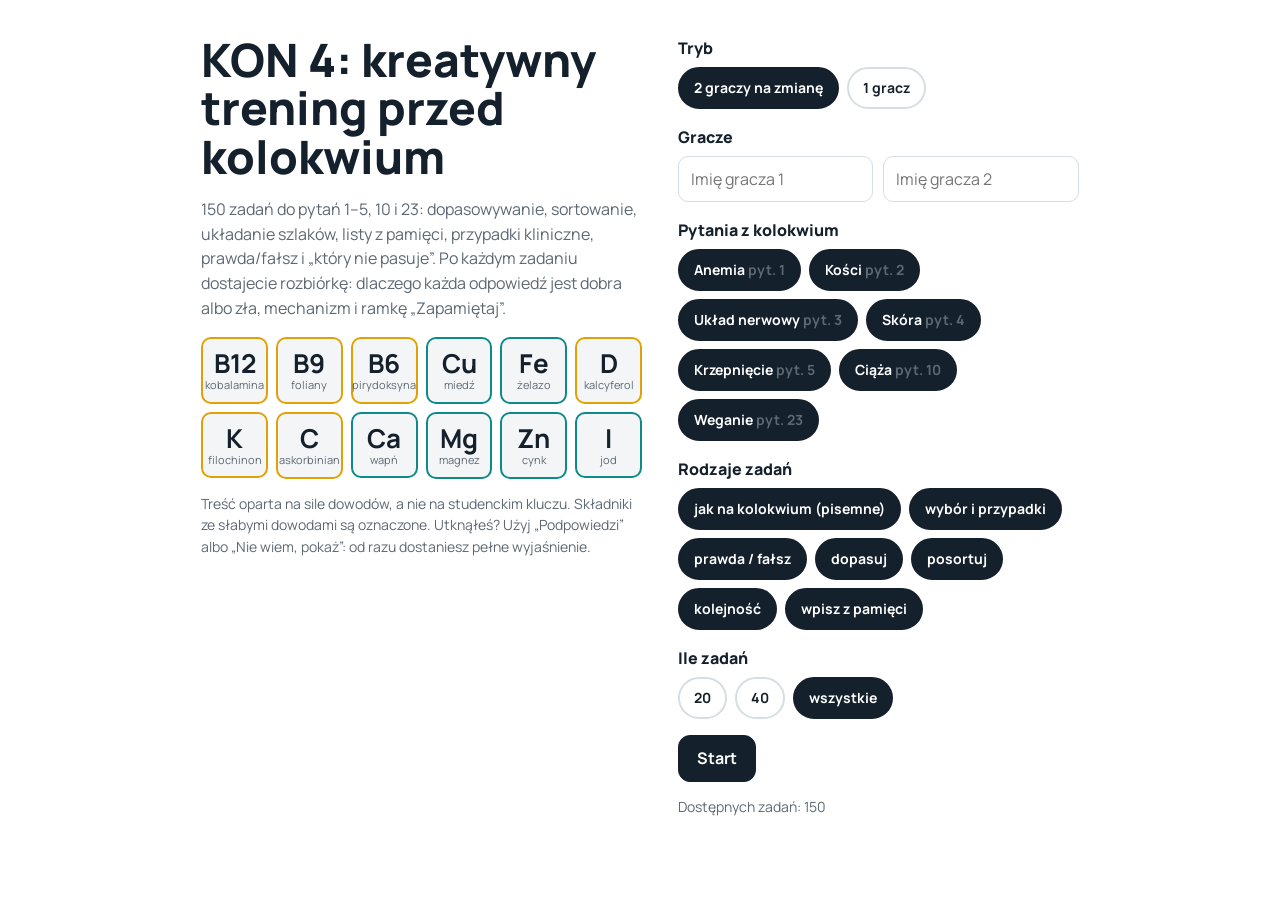
==== commit fb4505a9: "KON 4: puste pola imion graczy zamiast domyślnych imion Co-Authored-By: Claude Opus 5.5 <noreply@ant" ====
--- a/kon4-witaminy/index.html
+++ b/kon4-witaminy/index.html
@@ -161,7 +161,7 @@
       <div class="field"><span class="lab">Tryb</span>
         <div class="seg" id="modeSeg"><button data-m="2" aria-pressed="true">2 graczy na zmianę</button><button data-m="1" aria-pressed="false">1 gracz</button></div></div>
       <div class="field"><label for="n1">Gracze</label>
-        <div class="names"><input type="text" id="n1" value="Artur" aria-label="Gracz 1"><input type="text" id="n2" value="Andrzej" aria-label="Gracz 2"></div></div>
+        <div class="names"><input type="text" id="n1" placeholder="Imię gracza 1" aria-label="Gracz 1"><input type="text" id="n2" placeholder="Imię gracza 2" aria-label="Gracz 2"></div></div>
       <div class="field"><span class="lab">Pytania z kolokwium</span><div class="seg" id="topics"></div></div>
       <div class="field"><span class="lab">Rodzaje zadań</span><div class="seg" id="types"></div></div>
       <div class="field"><span class="lab">Ile zadań</span>
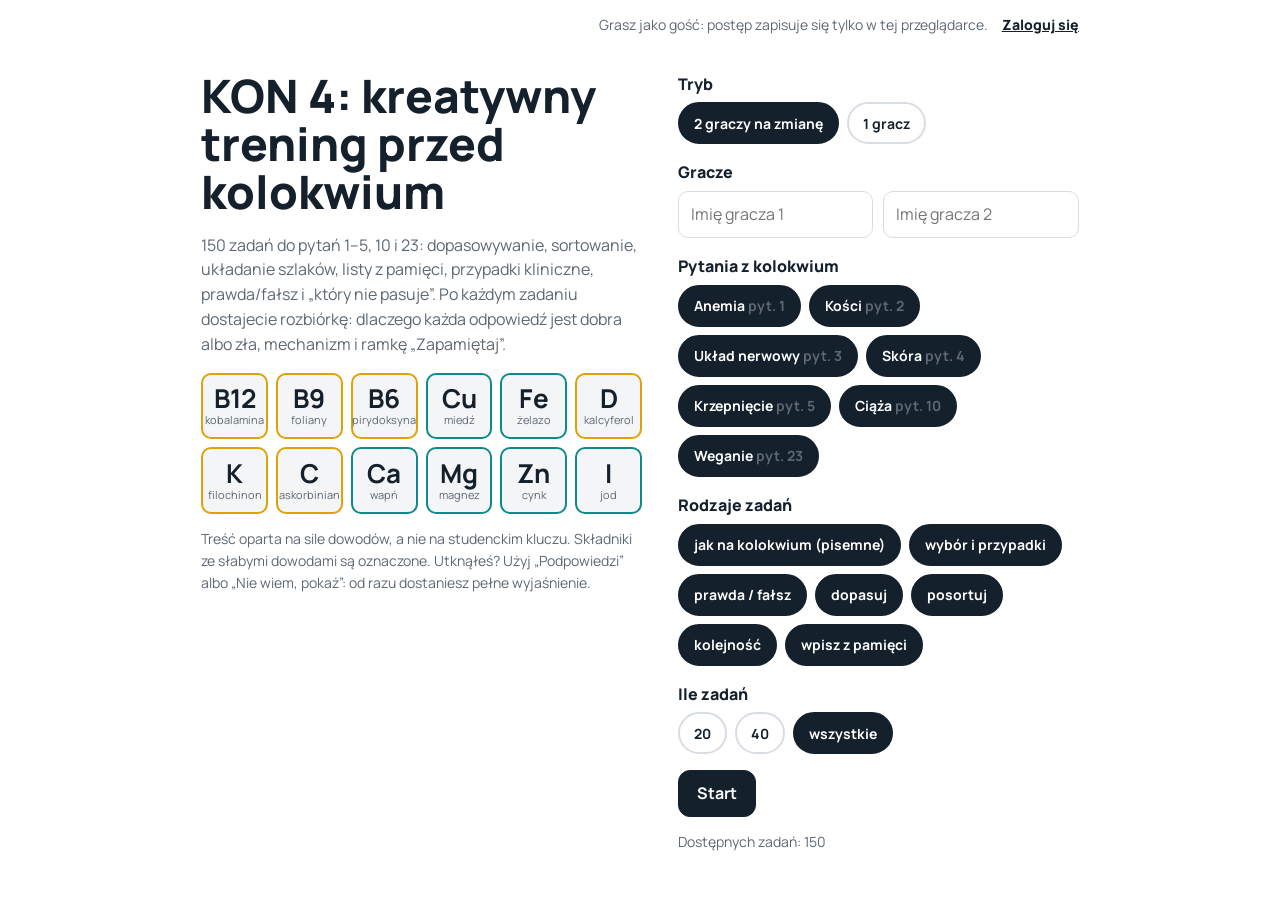
==== commit 52432d73: "Konta Supabase: logowanie, zapis postępu i wyników, zadania do poprawy Co-Authored-By: Claude Opus 5" ====
--- a/kon4-witaminy/index.html
+++ b/kon4-witaminy/index.html
@@ -145,11 +145,16 @@
 .btn.rate.sug{border:2px solid var(--ink);box-shadow:0 0 0 3px var(--panel)}
 .btn.rate small{font-weight:600;color:var(--mute)}
 .kdone{margin:4px 0 0;font-size:15px}
+
+.kt-bar{display:flex;flex-wrap:wrap;gap:6px 14px;align-items:center;justify-content:flex-end;font-size:14px;padding-top:14px;min-height:24px}
+.kt-mute{color:var(--mute)}
+.kt-link{font:inherit;font-weight:800;background:none;border:0;padding:0;color:var(--ink);text-decoration:underline;cursor:pointer}
 </style>
 </head>
 <body>
 
 <section id="vStart" class="wrap">
+  <div class="kt-bar" id="ktBar"></div>
   <div class="hero">
     <div>
       <h1>KON 4: kreatywny trening przed kolokwium</h1>
@@ -166,7 +171,8 @@
       <div class="field"><span class="lab">Rodzaje zadań</span><div class="seg" id="types"></div></div>
       <div class="field"><span class="lab">Ile zadań</span>
         <div class="seg" id="nSeg"><button data-n="20" aria-pressed="false">20</button><button data-n="40" aria-pressed="false">40</button><button data-n="999" aria-pressed="true">wszystkie</button></div></div>
-      <div class="row"><button class="btn pri" id="go">Start</button><button class="btn" id="resume" hidden>Wznów</button></div>
+      <div class="row"><button class="btn pri" id="go">Start</button><button class="btn" id="resume" hidden>Wznów</button><button class="btn" id="reviewMine" hidden></button></div>
+      <p class="mute" id="acctNote" hidden style="font-size:14px">Jesteś zalogowany: postęp i wyniki zapisują się na Twoim koncie. W trybie 2 graczy zapisują się tylko wyniki gracza 1.</p>
       <p class="mute" id="count" style="font-size:14px"></p>
     </div>
   </div>
@@ -198,6 +204,8 @@
   <div id="wrongList"></div>
 </section>
 
+<script src="../vendor/supabase.js"></script>
+<script src="../auth.js"></script>
 <script>
 {
 const TOPICS = {
@@ -1308,7 +1316,9 @@
 const $ = id => document.getElementById(id);
 const esc = s => String(s).replace(/[&<>"]/g, c => ({ '&': '&amp;', '<': '&lt;', '>': '&gt;', '"': '&quot;' }[c]));
 const shuffle = a => { a = a.slice(); for (let i = a.length - 1; i > 0; i--) { const j = Math.floor(Math.random() * (i + 1)); [a[i], a[j]] = [a[j], a[i]]; } return a; };
-const save = () => { try { localStorage.setItem(KEY, JSON.stringify(S)); } catch (e) {} };
+const TRAINING = 'kon4-witaminy';
+const logged = () => !!(window.KT && KT.user);
+const save = () => { if (!S) return; S.ts = Date.now(); try { localStorage.setItem(KEY, JSON.stringify(S)); } catch (e) {} if (logged()) KT.saveProgress(TRAINING, S); };
 const load = () => { try { return JSON.parse(localStorage.getItem(KEY) || 'null'); } catch (e) { return null; } };
 const fmt = x => (Math.round(x * 10) / 10).toString().replace('.', ',');
 const okB = (it, b) => Array.isArray(it[1]) ? it[1].includes(b) : it[1] === b;
@@ -1333,8 +1343,26 @@
 seg('modeSeg', 'm', v => { mode = +v; $('n2').hidden = mode === 1; });
 seg('nSeg', 'n', v => { nPick = +v; });
 upCount();
-const old = load(); if (old && !old.done && old.ids && old.ids.every(i => TASKS[i])) $('resume').hidden = false;
-$('resume').addEventListener('click', () => { S = load(); showTask(); });
+const validState = x => x && !x.done && Array.isArray(x.ids) && x.ids.length && x.ids.every(i => TASKS[i]);
+let resumeState = validState(load()) ? load() : null;
+if (resumeState) $('resume').hidden = false;
+$('resume').addEventListener('click', () => { if (!resumeState) return; S = resumeState; showTask(); });
+// Konto: pasek, imię gracza 1, postęp z chmury, zadania do poprawy ze wszystkich sesji
+(async () => {
+  if (!window.KT) return;
+  KT.renderBar($('ktBar'));
+  await KT.ready;
+  if (!KT.user) return;
+  $('n1').value = KT.name(); $('n1').readOnly = true; $('n1').title = 'Gracz 1 to zalogowane konto';
+  $('n2').placeholder = 'Gracz 2 (gość)';
+  $('acctNote').hidden = false;
+  const remote = await KT.loadProgress(TRAINING);
+  if (remote && validState(remote.state) && (!resumeState || (remote.state.ts || 0) > (resumeState.ts || 0))) { resumeState = remote.state; $('resume').hidden = false; }
+  const rows = await KT.attempts(TRAINING);
+  const ids = KT.toReview(rows).filter(i => TASKS[i]);
+  if (ids.length) { const b = $('reviewMine'); b.hidden = false; b.textContent = `Moje zadania do poprawy (${ids.length})`; b.onclick = () => begin(shuffle(ids)); }
+  if (rows.length) { const uniq = new Set(rows.map(r => r.task_id)).size; $('acctNote').textContent = `Twoje konto: ${uniq} z ${TASKS.length} zadań już rozwiązanych, średnio ${Math.round(100 * rows.reduce((a, r) => a + r.score, 0) / rows.length)}%. W trybie 2 graczy zapisują się tylko wyniki gracza 1.`; }
+})();
 $('go').addEventListener('click', () => { let ids = shuffle(pool()); if (!ids.length) return; begin(ids.slice(0, nPick)); });
 function begin(ids) {
   S = { mode, names: [($('n1').value || 'Gracz 1').trim(), ($('n2').value || 'Gracz 2').trim()].slice(0, mode), ids, cur: 0, res: {}, done: false };
@@ -1622,6 +1650,7 @@
   }
   st.checked = true;
   S.res[S.ids[S.cur]] = { p: player(), score, gave: !!gave, hint: st.hinted };
+  if (logged() && player() === 0) KT.saveAttempt(TRAINING, S.ids[S.cur], score, gave);
   feedback(fbT, score, summary, bdTitle, bd, gave);
   $('check').hidden = true; $('giveup').hidden = true; $('hintBtn').hidden = true; $('next').hidden = false;
   $('next').textContent = S.cur === S.ids.length - 1 ? 'Zobacz wynik →' : (S.mode === 2 ? `Dalej: kolej ${S.names[(S.cur + 1) % 2]} →` : 'Dalej →');
@@ -1650,7 +1679,7 @@
   $('endActions').innerHTML = `<button class="btn pri" id="again" ${wrong.length ? '' : 'disabled'}>Powtórz zadania do poprawy (${wrong.length})</button><button class="btn" id="newq">Nowa sesja</button>`;
   $('wrongList').innerHTML = wrong.length ? wrong.map(id => { const T = TASKS[id]; return `<div class="wl"><span class="tag" style="background:${TOPICS[T.tp].col}">${esc(TOPICS[T.tp].name)}</span> <span class="type">${TYPES[T.t]}</span> ${S.res[id].gave ? 'pokazana odpowiedź' : Math.round(S.res[id].score * 100) + '%'}<div style="margin-top:6px">${T.q}</div>${T.mem ? `<div class="mem" style="--acc:${TOPICS[T.tp].col}"><b>Zapamiętaj</b>${T.mem}</div>` : ''}</div>`; }).join('') : '<p class="mute">Wszystko na 100%.</p>';
   $('again').onclick = () => { mode = S.mode; $('n1').value = S.names[0]; if (S.names[1]) $('n2').value = S.names[1]; begin(shuffle(wrong)); };
-  $('newq').onclick = () => { $('vEnd').hidden = true; $('vStart').hidden = false; $('resume').hidden = true; };
+  $('newq').onclick = () => { $('vEnd').hidden = true; $('vStart').hidden = false; $('resume').hidden = true; resumeState = null; };
 }
 }
 
